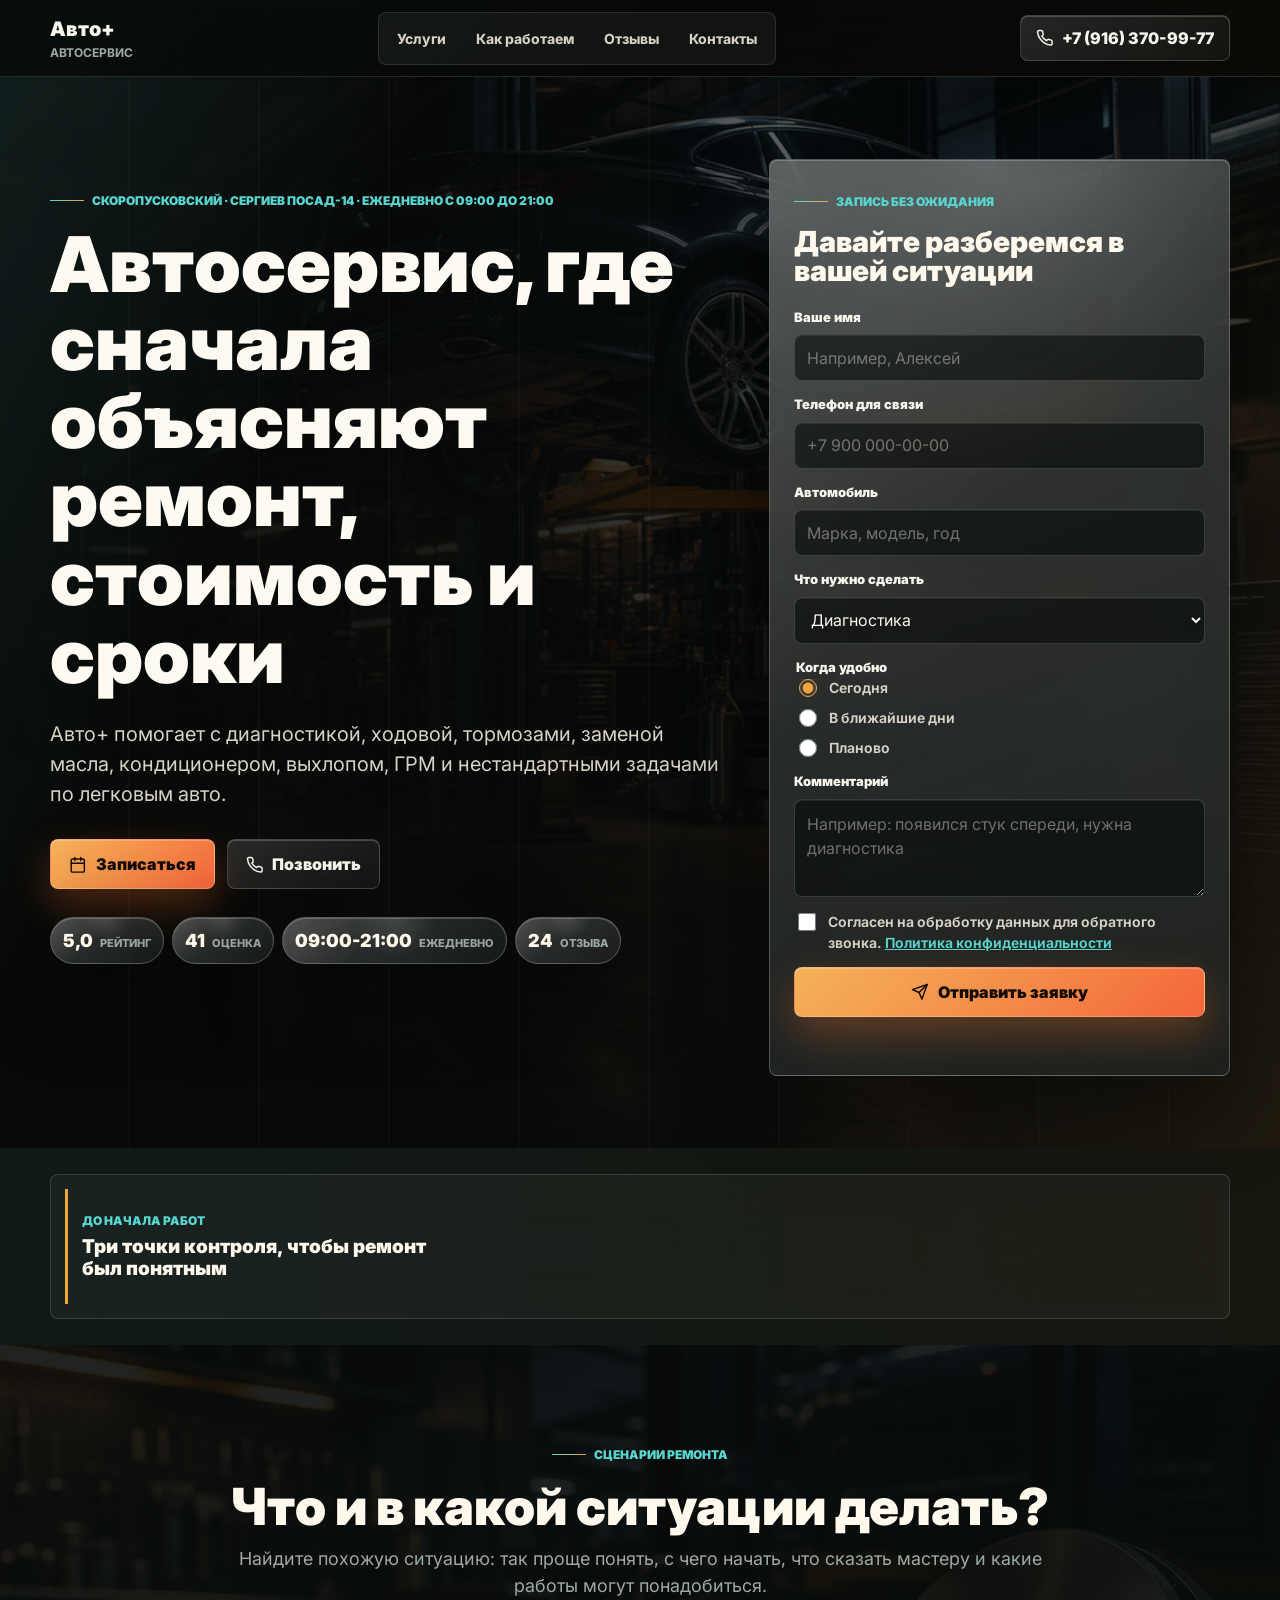
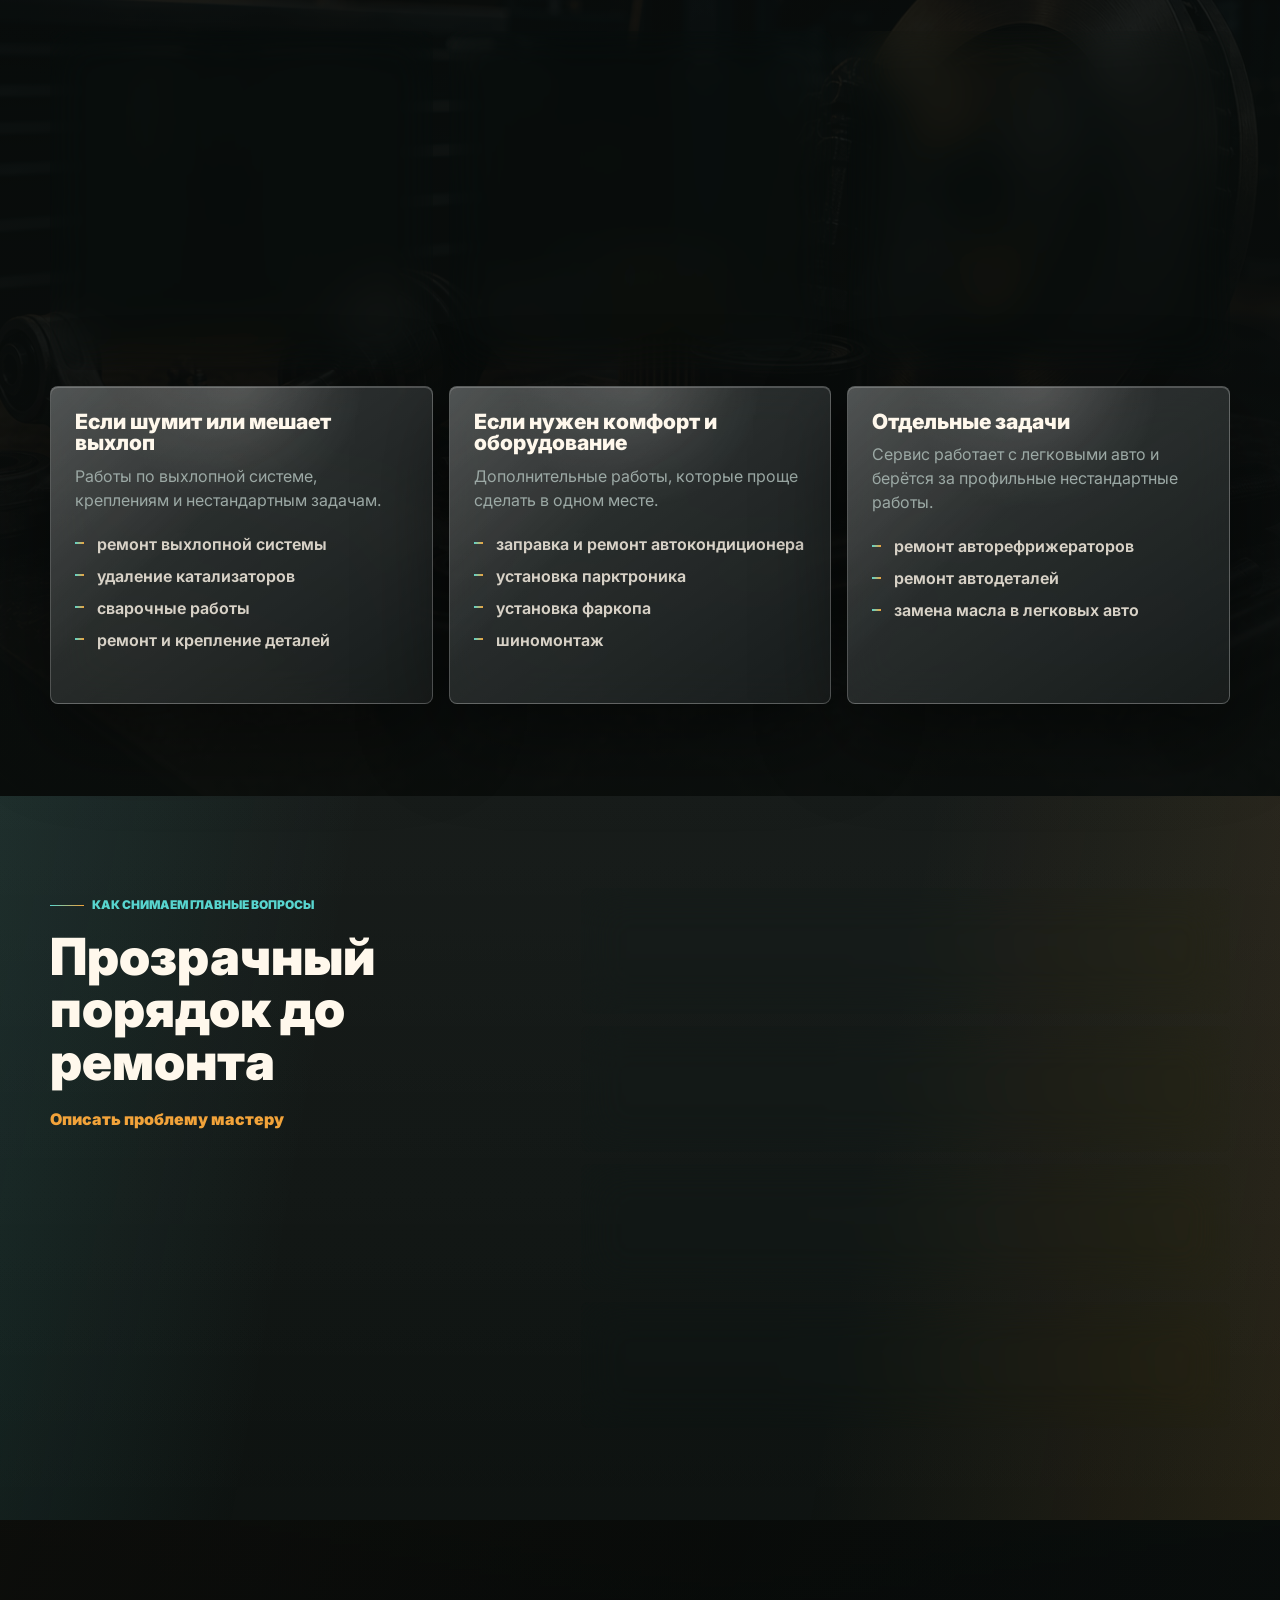
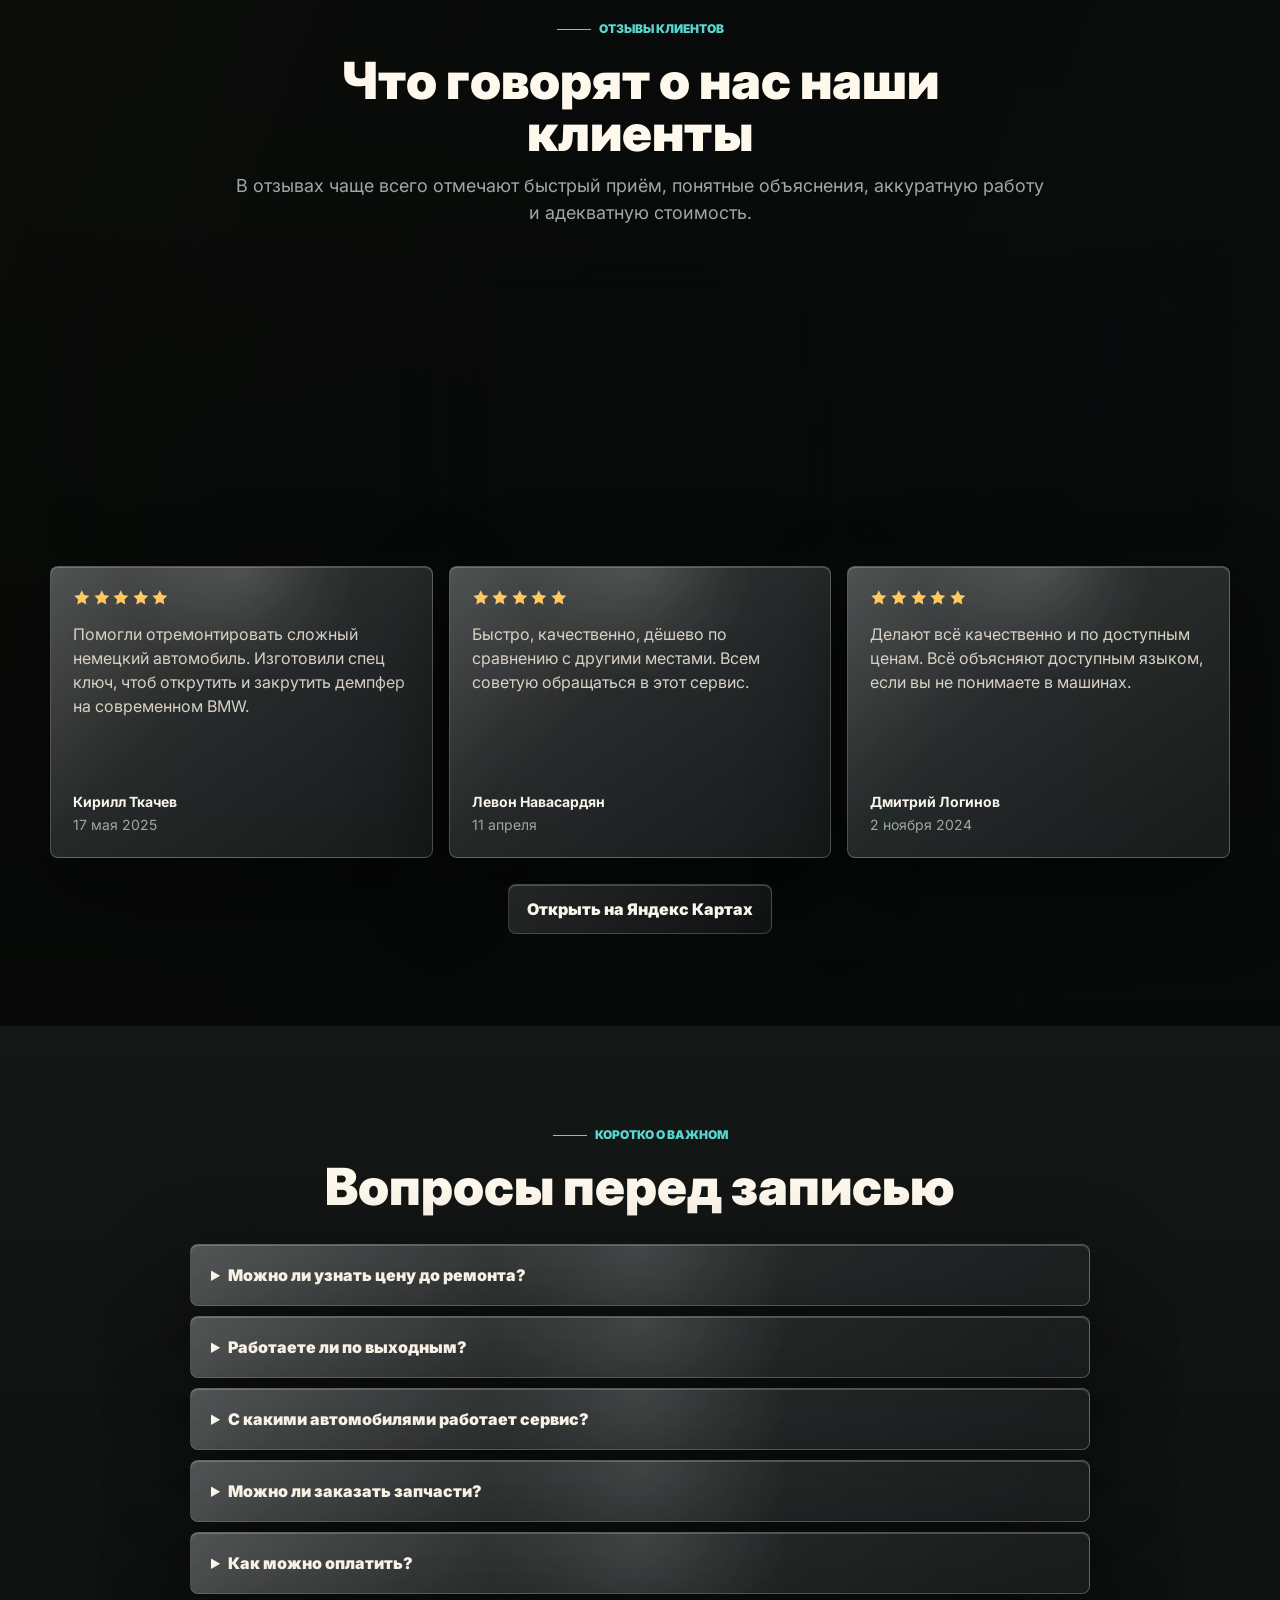
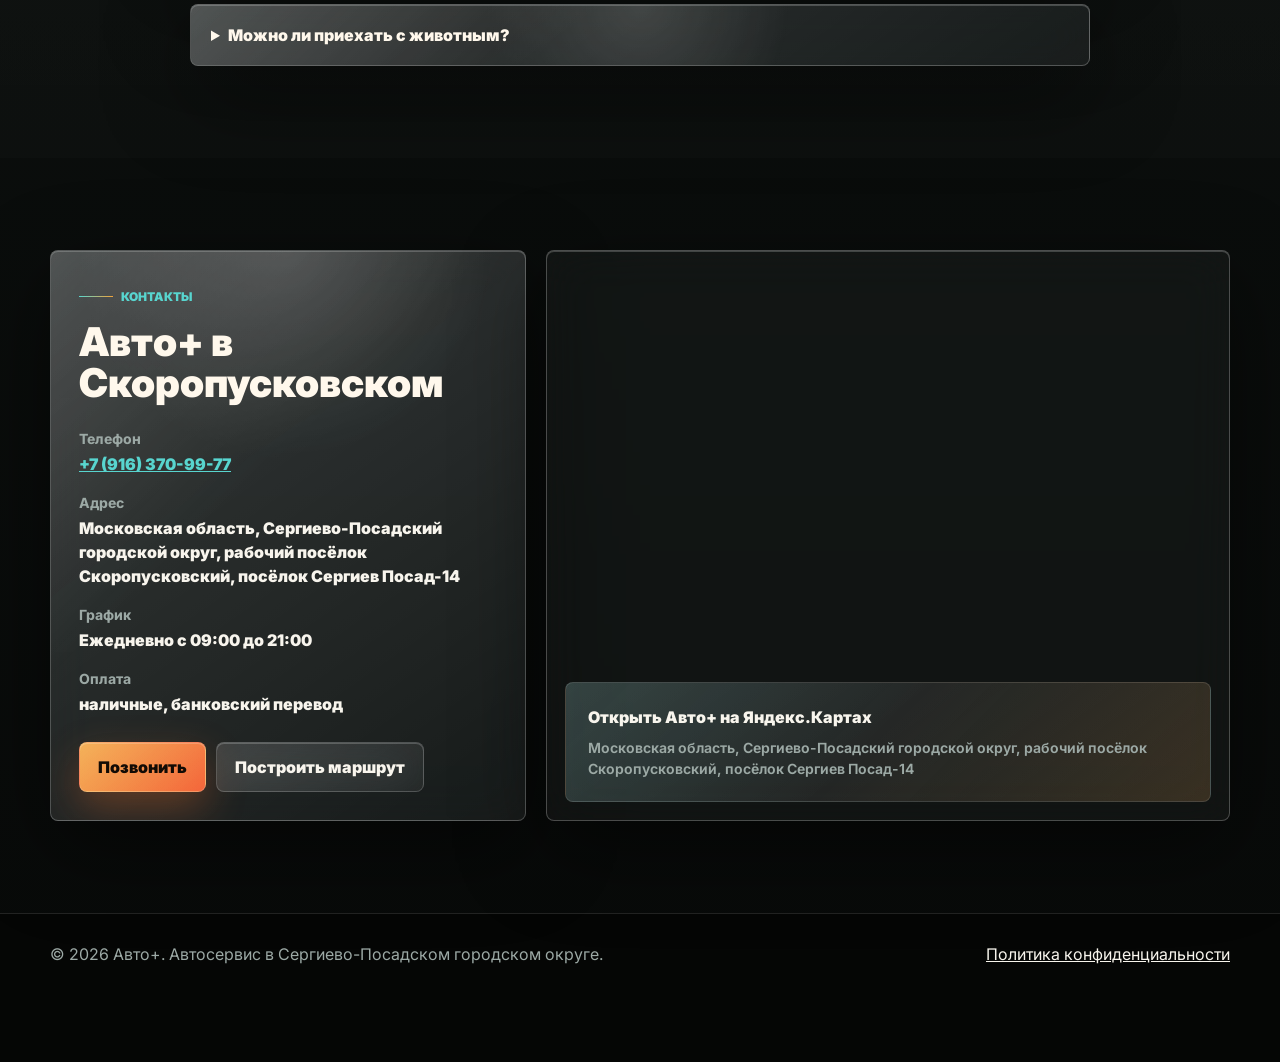
==== index.html @ de9ff043 "Publish static landing page" ====
﻿<!doctype html>
<html lang="ru">
<head>
    <meta charset="utf-8">
    <meta name="viewport" content="width=device-width, initial-scale=1">
    <title>Авто+ | Автосервис в Скоропусковском, Сергиев Посад-14</title>
    <meta name="description" content="Автосервис Авто+ в Скоропусковском: диагностика, ходовая, тормоза, замена масла, ГРМ, кондиционер, выхлоп, шиномонтаж. Рейтинг 5,0 на Яндекс.Картах, ежедневно 09:00-21:00.">
    <meta name="robots" content="index, follow">
    <meta property="og:type" content="website">
    <meta property="og:title" content="Авто+ — автосервис в Скоропусковском">
    <meta property="og:description" content="Ремонт и обслуживание легковых авто. Рейтинг 5,0, ежедневно 09:00-21:00, запись по телефону и через форму.">
    <meta property="og:locale" content="ru_RU">
    <link rel="preconnect" href="https://fonts.googleapis.com">
    <link rel="preconnect" href="https://fonts.gstatic.com" crossorigin>
    <link href="https://fonts.googleapis.com/css2?family=Inter:wght@400;500;600;700;800;900&display=swap" rel="stylesheet">
    <link rel="stylesheet" href="./css/styles.css">
    <script type="application/ld+json">
        {
    "@context": "https://schema.org",
    "@type": "AutoRepair",
    "name": "Авто+",
    "telephone": "+7 (916) 370-99-77",
    "address": {
        "@type": "PostalAddress",
        "addressLocality": "рабочий посёлок Скоропусковский",
        "addressRegion": "Московская область",
        "streetAddress": "посёлок Сергиев Посад-14"
    },
    "geo": {
        "@type": "GeoCoordinates",
        "latitude": 56.376827,
        "longitude": 38.193858
    },
    "openingHoursSpecification": [
        {
            "@type": "OpeningHoursSpecification",
            "dayOfWeek": [
                "Monday",
                "Tuesday",
                "Wednesday",
                "Thursday",
                "Friday",
                "Saturday",
                "Sunday"
            ],
            "opens": "09:00",
            "closes": "21:00"
        }
    ],
    "aggregateRating": {
        "@type": "AggregateRating",
        "ratingValue": "5.0",
        "ratingCount": "41",
        "reviewCount": "24"
    },
    "url": "https://yandex.ru/maps/-/CPxr4YkE",
    "paymentAccepted": [
        "Cash",
        "BankTransfer"
    ],
    "areaServed": "Сергиево-Посадский городской округ"
}    </script>
</head>
<body>
    <a class="skip-link" href="#main">Перейти к содержанию</a>
    <div class="ambient-shell" aria-hidden="true"></div>

    <header class="site-header" aria-label="Верхняя навигация">
        <div class="container header-inner">
            <a class="brand" href="#top" aria-label="Авто+ на начало страницы">
                <span>
                    <strong>Авто+</strong>
                    <small>Автосервис</small>
                </span>
            </a>
            <nav class="nav" aria-label="Разделы сайта">
                <a href="#services">Услуги</a>
                <a href="#process">Как работаем</a>
                <a href="#reviews">Отзывы</a>
                <a href="#contacts">Контакты</a>
            </nav>
            <a class="header-phone" href="tel:+79163709977">
                <svg viewBox="0 0 24 24" aria-hidden="true"><path d="M22 16.92v3a2 2 0 0 1-2.18 2 19.79 19.79 0 0 1-8.63-3.07 19.5 19.5 0 0 1-6-6A19.79 19.79 0 0 1 2.12 4.2 2 2 0 0 1 4.11 2h3a2 2 0 0 1 2 1.72c.12.9.33 1.77.62 2.61a2 2 0 0 1-.45 2.11L8 9.72a16 16 0 0 0 6.28 6.28l1.28-1.28a2 2 0 0 1 2.11-.45c.84.29 1.71.5 2.61.62A2 2 0 0 1 22 16.92Z"/></svg>
                <span>+7 (916) 370-99-77</span>
            </a>
        </div>
    </header>

    <main id="main">
        <section class="hero section" id="top">
            <div class="container hero-grid">
                <div class="hero-copy">
                    <p class="eyebrow">Скоропусковский · Сергиев Посад-14 · Ежедневно с 09:00 до 21:00</p>
                    <h1>Автосервис, где сначала объясняют ремонт, стоимость и сроки</h1>
                    <p class="hero-lead">Авто+ помогает с диагностикой, ходовой, тормозами, заменой масла, кондиционером, выхлопом, ГРМ и нестандартными задачами по легковым авто.</p>
                    <div class="hero-actions" aria-label="Основные действия">
                        <a class="btn btn-primary" href="#booking">
                            <svg viewBox="0 0 24 24" aria-hidden="true"><path d="M8 2v4M16 2v4M3 10h18M5 4h14a2 2 0 0 1 2 2v14a2 2 0 0 1-2 2H5a2 2 0 0 1-2-2V6a2 2 0 0 1 2-2Z"/></svg>
                            Записаться
                        </a>
                        <a class="btn btn-secondary" href="tel:+79163709977">
                            <svg viewBox="0 0 24 24" aria-hidden="true"><path d="M22 16.92v3a2 2 0 0 1-2.18 2 19.79 19.79 0 0 1-8.63-3.07 19.5 19.5 0 0 1-6-6A19.79 19.79 0 0 1 2.12 4.2 2 2 0 0 1 4.11 2h3a2 2 0 0 1 2 1.72c.12.9.33 1.77.62 2.61a2 2 0 0 1-.45 2.11L8 9.72a16 16 0 0 0 6.28 6.28l1.28-1.28a2 2 0 0 1 2.11-.45c.84.29 1.71.5 2.61.62A2 2 0 0 1 22 16.92Z"/></svg>
                            Позвонить
                        </a>
                    </div>
                    <dl class="proof-grid" aria-label="Факты о сервисе">
                                                    <div>
                                <dt>5,0</dt>
                                <dd>рейтинг</dd>
                            </div>
                                                    <div>
                                <dt>41</dt>
                                <dd>оценка</dd>
                            </div>
                                                    <div>
                                <dt>09:00-21:00</dt>
                                <dd>ежедневно</dd>
                            </div>
                                                    <div>
                                <dt>24</dt>
                                <dd>отзыва</dd>
                            </div>
                                            </dl>
                </div>

                <aside class="booking-panel" id="booking" aria-labelledby="booking-title">
                    <div class="panel-heading">
                        <p class="eyebrow">Запись без ожидания</p>
                        <h2 id="booking-title">Давайте разберемся в вашей ситуации</h2>
                    </div>

                    
                    <form class="lead-form" action="#booking" method="post" novalidate>
                        <div class="form-row">
                            <label for="name">Ваше имя</label>
                            <input id="name" name="name" type="text" autocomplete="name" maxlength="80" placeholder="Например, Алексей">
                        </div>
                        <div class="form-row">
                            <label for="phone">Телефон для связи</label>
                            <input id="phone" name="phone" type="tel" autocomplete="tel" inputmode="tel" maxlength="30" placeholder="+7 900 000-00-00" required>
                        </div>
                        <div class="form-row">
                            <label for="car">Автомобиль</label>
                            <input id="car" name="car" type="text" maxlength="80" placeholder="Марка, модель, год">
                        </div>
                        <div class="form-row">
                            <label for="service">Что нужно сделать</label>
                            <select id="service" name="service">
                                <option value="Диагностика">Диагностика</option>
                                <option value="Ходовая или тормоза">Ходовая или тормоза</option>
                                <option value="Замена масла / ТО">Замена масла / ТО</option>
                                <option value="Кондиционер">Кондиционер</option>
                                <option value="Выхлоп / сварка">Выхлоп / сварка</option>
                                <option value="ГРМ / форсунки">ГРМ / форсунки</option>
                                <option value="Шиномонтаж">Шиномонтаж</option>
                                <option value="Другое">Другое</option>
                            </select>
                        </div>
                        <fieldset class="choice-field">
                            <legend>Когда удобно</legend>
                            <label><input type="radio" name="urgency" value="Сегодня" checked> Сегодня</label>
                            <label><input type="radio" name="urgency" value="В ближайшие дни"> В ближайшие дни</label>
                            <label><input type="radio" name="urgency" value="Планово"> Планово</label>
                        </fieldset>
                        <div class="form-row">
                            <label for="comment">Комментарий</label>
                            <textarea id="comment" name="comment" rows="3" maxlength="700" placeholder="Например: появился стук спереди, нужна диагностика"></textarea>
                        </div>
                        <input class="honey" type="text" name="company" tabindex="-1" autocomplete="off" aria-hidden="true">
                        <label class="consent">
                            <input type="checkbox" name="consent" value="1" required>
                            <span>Согласен на обработку данных для обратного звонка. <a href="./privacy.html">Политика конфиденциальности</a></span>
                        </label>
                        <button class="btn btn-primary btn-wide" type="submit">
                            <svg viewBox="0 0 24 24" aria-hidden="true"><path d="m22 2-7 20-4-9-9-4 20-7Z"/><path d="M22 2 11 13"/></svg>
                            Отправить заявку
                        </button>
                        <p class="form-status" aria-live="polite"></p>
                    </form>
                </aside>
            </div>
        </section>

        <section class="section trust-strip" aria-label="Что сервис согласует перед ремонтом">
            <div class="container trust-grid">
                <div class="trust-intro">
                    <span>До начала работ</span>
                    <strong>Три точки контроля, чтобы ремонт был понятным</strong>
                </div>
                <ul class="trust-points">
                    <li>
                        <span>01</span>
                        <strong>Сначала причина</strong>
                        <em>диагностика и объяснение, что именно проверяют</em>
                    </li>
                    <li>
                        <span>02</span>
                        <strong>Потом стоимость</strong>
                        <em>работы, сроки и запчасти согласуются до ремонта</em>
                    </li>
                    <li>
                        <span>03</span>
                        <strong>Затем запись</strong>
                        <em>телефон и форма доступны сразу, особенно с мобильного</em>
                    </li>
                </ul>
            </div>
        </section>

        <section class="section" id="services">
            <div class="container section-heading">
                <p class="eyebrow">Сценарии ремонта</p>
                <h2>Что и в какой ситуации делать?</h2>
                <p>Найдите похожую ситуацию: так проще понять, с чего начать, что сказать мастеру и какие работы могут понадобиться.</p>
            </div>
            <div class="container service-grid">
                                    <article class="service-card">
                        <h3>Если нужен плановый сервис</h3>
                        <p>Подходит, когда машина исправна, но пора обслужить узлы и жидкости.</p>
                        <ul>
                                                            <li>замена масла</li>
                                                            <li>базовое сервисное обслуживание</li>
                                                            <li>компьютерная диагностика</li>
                                                            <li>предрейсовый техосмотр</li>
                                                            <li>запчасти и комплектующие под заказ</li>
                                                    </ul>
                    </article>
                                    <article class="service-card">
                        <h3>Если стучит, ведёт или скрипит</h3>
                        <p>Проверка ходовой, тормозов и деталей подвески без лишних догадок.</p>
                        <ul>
                                                            <li>ремонт ходовой части</li>
                                                            <li>ремонт тормозной системы</li>
                                                            <li>ремонт шаровых опор</li>
                                                            <li>запрессовка сайлентблоков и ремонт автодеталей</li>
                                                    </ul>
                    </article>
                                    <article class="service-card">
                        <h3>Если есть проблемы с двигателем</h3>
                        <p>Диагностика причин и ремонт работ, где важно не ошибиться с источником проблемы.</p>
                        <ul>
                                                            <li>замена ГРМ</li>
                                                            <li>чистка форсунок</li>
                                                            <li>компьютерная диагностика автомобиля</li>
                                                            <li>подбор запчастей под заказ</li>
                                                    </ul>
                    </article>
                                    <article class="service-card">
                        <h3>Если шумит или мешает выхлоп</h3>
                        <p>Работы по выхлопной системе, креплениям и нестандартным задачам.</p>
                        <ul>
                                                            <li>ремонт выхлопной системы</li>
                                                            <li>удаление катализаторов</li>
                                                            <li>сварочные работы</li>
                                                            <li>ремонт и крепление деталей</li>
                                                    </ul>
                    </article>
                                    <article class="service-card">
                        <h3>Если нужен комфорт и оборудование</h3>
                        <p>Дополнительные работы, которые проще сделать в одном месте.</p>
                        <ul>
                                                            <li>заправка и ремонт автокондиционера</li>
                                                            <li>установка парктроника</li>
                                                            <li>установка фаркопа</li>
                                                            <li>шиномонтаж</li>
                                                    </ul>
                    </article>
                                    <article class="service-card">
                        <h3>Отдельные задачи</h3>
                        <p>Сервис работает с легковыми авто и берётся за профильные нестандартные работы.</p>
                        <ul>
                                                            <li>ремонт авторефрижераторов</li>
                                                            <li>ремонт автодеталей</li>
                                                            <li>замена масла в легковых авто</li>
                                                    </ul>
                    </article>
                            </div>
        </section>

        <section class="section process" id="process">
            <div class="container process-grid">
                <div class="section-heading align-left">
                    <p class="eyebrow">Как снимаем главные вопросы</p>
                    <h2>Прозрачный порядок до ремонта</h2>
                    <a class="text-link" href="#booking">Описать проблему мастеру</a>
                </div>
                <ol class="steps">
                                            <li>
                            <span class="step-icon" aria-hidden="true">
                                <svg viewBox="0 0 24 24"><path d="M4 6.5A2.5 2.5 0 0 1 6.5 4h11A2.5 2.5 0 0 1 20 6.5v6A2.5 2.5 0 0 1 17.5 15H12l-4.5 4v-4h-1A2.5 2.5 0 0 1 4 12.5v-6Z"/><path d="M8 8h8M8 11h5"/></svg>
                            </span>
                            <div>
                                <h3>Описываете проблему</h3>
                                <p>Звоните или оставляете заявку: марка авто, симптом, срочность и удобное время.</p>
                            </div>
                        </li>
                                            <li>
                            <span class="step-icon" aria-hidden="true">
                                <svg viewBox="0 0 24 24"><path d="M5 8V5h3M16 5h3v3M19 16v3h-3M8 19H5v-3"/><path d="M8 12h8M10 9h4M10 15h4"/></svg>
                            </span>
                            <div>
                                <h3>Мастер уточняет детали</h3>
                                <p>Если нужно, предлагает диагностику и объясняет, что проверят в первую очередь.</p>
                            </div>
                        </li>
                                            <li>
                            <span class="step-icon" aria-hidden="true">
                                <svg viewBox="0 0 24 24"><path d="M14.7 6.3a4 4 0 0 0-5 5L4 17l3 3 5.7-5.7a4 4 0 0 0 5-5l-2.6 2.6-3-3 2.6-2.6Z"/></svg>
                            </span>
                            <div>
                                <h3>Согласовываете работы</h3>
                                <p>Стоимость, сроки и запчасти обсуждаются до начала ремонта, чтобы не было сюрпризов.</p>
                            </div>
                        </li>
                                            <li>
                            <span class="step-icon" aria-hidden="true">
                                <svg viewBox="0 0 24 24"><path d="M20 7 10 17l-5-5"/><path d="M12 3a9 9 0 1 1-8.4 5.7"/></svg>
                            </span>
                            <div>
                                <h3>Получаете понятный результат</h3>
                                <p>После работ можно оплатить наличными или банковским переводом.</p>
                            </div>
                        </li>
                                    </ol>
            </div>
        </section>

        <section class="section reviews" id="reviews">
            <div class="container section-heading">
                <p class="eyebrow">Отзывы клиентов</p>
                <h2>Что говорят о нас наши клиенты</h2>
                <p>В отзывах чаще всего отмечают быстрый приём, понятные объяснения, аккуратную работу и адекватную стоимость.</p>
            </div>
            <div class="container review-grid">
                                    <figure class="review-card">
                        <div class="stars" aria-label="Положительный отзыв">
                            <svg viewBox="0 0 20 20" aria-hidden="true"><path d="m10 1.5 2.6 5.3 5.9.9-4.3 4.1 1 5.8L10 14.9l-5.2 2.7 1-5.8-4.3-4.1 5.9-.9L10 1.5Z"/></svg>
                            <svg viewBox="0 0 20 20" aria-hidden="true"><path d="m10 1.5 2.6 5.3 5.9.9-4.3 4.1 1 5.8L10 14.9l-5.2 2.7 1-5.8-4.3-4.1 5.9-.9L10 1.5Z"/></svg>
                            <svg viewBox="0 0 20 20" aria-hidden="true"><path d="m10 1.5 2.6 5.3 5.9.9-4.3 4.1 1 5.8L10 14.9l-5.2 2.7 1-5.8-4.3-4.1 5.9-.9L10 1.5Z"/></svg>
                            <svg viewBox="0 0 20 20" aria-hidden="true"><path d="m10 1.5 2.6 5.3 5.9.9-4.3 4.1 1 5.8L10 14.9l-5.2 2.7 1-5.8-4.3-4.1 5.9-.9L10 1.5Z"/></svg>
                            <svg viewBox="0 0 20 20" aria-hidden="true"><path d="m10 1.5 2.6 5.3 5.9.9-4.3 4.1 1 5.8L10 14.9l-5.2 2.7 1-5.8-4.3-4.1 5.9-.9L10 1.5Z"/></svg>
                        </div>
                        <blockquote>Позвонили и в этот же день назначили время и взяли машину на ремонт, цена-качество соответствует. Всё делают на совесть, всё подскажут, расскажут.</blockquote>
                        <figcaption>
                            <strong>Nastya B.</strong>
                            <span>15 октября 2025</span>
                        </figcaption>
                    </figure>
                                    <figure class="review-card">
                        <div class="stars" aria-label="Положительный отзыв">
                            <svg viewBox="0 0 20 20" aria-hidden="true"><path d="m10 1.5 2.6 5.3 5.9.9-4.3 4.1 1 5.8L10 14.9l-5.2 2.7 1-5.8-4.3-4.1 5.9-.9L10 1.5Z"/></svg>
                            <svg viewBox="0 0 20 20" aria-hidden="true"><path d="m10 1.5 2.6 5.3 5.9.9-4.3 4.1 1 5.8L10 14.9l-5.2 2.7 1-5.8-4.3-4.1 5.9-.9L10 1.5Z"/></svg>
                            <svg viewBox="0 0 20 20" aria-hidden="true"><path d="m10 1.5 2.6 5.3 5.9.9-4.3 4.1 1 5.8L10 14.9l-5.2 2.7 1-5.8-4.3-4.1 5.9-.9L10 1.5Z"/></svg>
                            <svg viewBox="0 0 20 20" aria-hidden="true"><path d="m10 1.5 2.6 5.3 5.9.9-4.3 4.1 1 5.8L10 14.9l-5.2 2.7 1-5.8-4.3-4.1 5.9-.9L10 1.5Z"/></svg>
                            <svg viewBox="0 0 20 20" aria-hidden="true"><path d="m10 1.5 2.6 5.3 5.9.9-4.3 4.1 1 5.8L10 14.9l-5.2 2.7 1-5.8-4.3-4.1 5.9-.9L10 1.5Z"/></svg>
                        </div>
                        <blockquote>Сделали все для правильной диагностики, присылали видео манипуляций и всегда были на связи. Ребята очень толковые, рекомендую.</blockquote>
                        <figcaption>
                            <strong>Дарья Фадеева</strong>
                            <span>23 апреля</span>
                        </figcaption>
                    </figure>
                                    <figure class="review-card">
                        <div class="stars" aria-label="Положительный отзыв">
                            <svg viewBox="0 0 20 20" aria-hidden="true"><path d="m10 1.5 2.6 5.3 5.9.9-4.3 4.1 1 5.8L10 14.9l-5.2 2.7 1-5.8-4.3-4.1 5.9-.9L10 1.5Z"/></svg>
                            <svg viewBox="0 0 20 20" aria-hidden="true"><path d="m10 1.5 2.6 5.3 5.9.9-4.3 4.1 1 5.8L10 14.9l-5.2 2.7 1-5.8-4.3-4.1 5.9-.9L10 1.5Z"/></svg>
                            <svg viewBox="0 0 20 20" aria-hidden="true"><path d="m10 1.5 2.6 5.3 5.9.9-4.3 4.1 1 5.8L10 14.9l-5.2 2.7 1-5.8-4.3-4.1 5.9-.9L10 1.5Z"/></svg>
                            <svg viewBox="0 0 20 20" aria-hidden="true"><path d="m10 1.5 2.6 5.3 5.9.9-4.3 4.1 1 5.8L10 14.9l-5.2 2.7 1-5.8-4.3-4.1 5.9-.9L10 1.5Z"/></svg>
                            <svg viewBox="0 0 20 20" aria-hidden="true"><path d="m10 1.5 2.6 5.3 5.9.9-4.3 4.1 1 5.8L10 14.9l-5.2 2.7 1-5.8-4.3-4.1 5.9-.9L10 1.5Z"/></svg>
                        </div>
                        <blockquote>Все супер, делал ходовую, меняю масло, заправляю кондиционер. Все покажут и расскажут и сделают.</blockquote>
                        <figcaption>
                            <strong>Валерий Никитченко</strong>
                            <span>17 мая 2025</span>
                        </figcaption>
                    </figure>
                                    <figure class="review-card">
                        <div class="stars" aria-label="Положительный отзыв">
                            <svg viewBox="0 0 20 20" aria-hidden="true"><path d="m10 1.5 2.6 5.3 5.9.9-4.3 4.1 1 5.8L10 14.9l-5.2 2.7 1-5.8-4.3-4.1 5.9-.9L10 1.5Z"/></svg>
                            <svg viewBox="0 0 20 20" aria-hidden="true"><path d="m10 1.5 2.6 5.3 5.9.9-4.3 4.1 1 5.8L10 14.9l-5.2 2.7 1-5.8-4.3-4.1 5.9-.9L10 1.5Z"/></svg>
                            <svg viewBox="0 0 20 20" aria-hidden="true"><path d="m10 1.5 2.6 5.3 5.9.9-4.3 4.1 1 5.8L10 14.9l-5.2 2.7 1-5.8-4.3-4.1 5.9-.9L10 1.5Z"/></svg>
                            <svg viewBox="0 0 20 20" aria-hidden="true"><path d="m10 1.5 2.6 5.3 5.9.9-4.3 4.1 1 5.8L10 14.9l-5.2 2.7 1-5.8-4.3-4.1 5.9-.9L10 1.5Z"/></svg>
                            <svg viewBox="0 0 20 20" aria-hidden="true"><path d="m10 1.5 2.6 5.3 5.9.9-4.3 4.1 1 5.8L10 14.9l-5.2 2.7 1-5.8-4.3-4.1 5.9-.9L10 1.5Z"/></svg>
                        </div>
                        <blockquote>Помогли отремонтировать сложный немецкий автомобиль. Изготовили спец ключ, чтоб открутить и закрутить демпфер на современном BMW.</blockquote>
                        <figcaption>
                            <strong>Кирилл Ткачев</strong>
                            <span>17 мая 2025</span>
                        </figcaption>
                    </figure>
                                    <figure class="review-card">
                        <div class="stars" aria-label="Положительный отзыв">
                            <svg viewBox="0 0 20 20" aria-hidden="true"><path d="m10 1.5 2.6 5.3 5.9.9-4.3 4.1 1 5.8L10 14.9l-5.2 2.7 1-5.8-4.3-4.1 5.9-.9L10 1.5Z"/></svg>
                            <svg viewBox="0 0 20 20" aria-hidden="true"><path d="m10 1.5 2.6 5.3 5.9.9-4.3 4.1 1 5.8L10 14.9l-5.2 2.7 1-5.8-4.3-4.1 5.9-.9L10 1.5Z"/></svg>
                            <svg viewBox="0 0 20 20" aria-hidden="true"><path d="m10 1.5 2.6 5.3 5.9.9-4.3 4.1 1 5.8L10 14.9l-5.2 2.7 1-5.8-4.3-4.1 5.9-.9L10 1.5Z"/></svg>
                            <svg viewBox="0 0 20 20" aria-hidden="true"><path d="m10 1.5 2.6 5.3 5.9.9-4.3 4.1 1 5.8L10 14.9l-5.2 2.7 1-5.8-4.3-4.1 5.9-.9L10 1.5Z"/></svg>
                            <svg viewBox="0 0 20 20" aria-hidden="true"><path d="m10 1.5 2.6 5.3 5.9.9-4.3 4.1 1 5.8L10 14.9l-5.2 2.7 1-5.8-4.3-4.1 5.9-.9L10 1.5Z"/></svg>
                        </div>
                        <blockquote>Быстро, качественно, дёшево по сравнению с другими местами. Всем советую обращаться в этот сервис.</blockquote>
                        <figcaption>
                            <strong>Левон Навасардян</strong>
                            <span>11 апреля</span>
                        </figcaption>
                    </figure>
                                    <figure class="review-card">
                        <div class="stars" aria-label="Положительный отзыв">
                            <svg viewBox="0 0 20 20" aria-hidden="true"><path d="m10 1.5 2.6 5.3 5.9.9-4.3 4.1 1 5.8L10 14.9l-5.2 2.7 1-5.8-4.3-4.1 5.9-.9L10 1.5Z"/></svg>
                            <svg viewBox="0 0 20 20" aria-hidden="true"><path d="m10 1.5 2.6 5.3 5.9.9-4.3 4.1 1 5.8L10 14.9l-5.2 2.7 1-5.8-4.3-4.1 5.9-.9L10 1.5Z"/></svg>
                            <svg viewBox="0 0 20 20" aria-hidden="true"><path d="m10 1.5 2.6 5.3 5.9.9-4.3 4.1 1 5.8L10 14.9l-5.2 2.7 1-5.8-4.3-4.1 5.9-.9L10 1.5Z"/></svg>
                            <svg viewBox="0 0 20 20" aria-hidden="true"><path d="m10 1.5 2.6 5.3 5.9.9-4.3 4.1 1 5.8L10 14.9l-5.2 2.7 1-5.8-4.3-4.1 5.9-.9L10 1.5Z"/></svg>
                            <svg viewBox="0 0 20 20" aria-hidden="true"><path d="m10 1.5 2.6 5.3 5.9.9-4.3 4.1 1 5.8L10 14.9l-5.2 2.7 1-5.8-4.3-4.1 5.9-.9L10 1.5Z"/></svg>
                        </div>
                        <blockquote>Делают всё качественно и по доступным ценам. Всё объясняют доступным языком, если вы не понимаете в машинах.</blockquote>
                        <figcaption>
                            <strong>Дмитрий Логинов</strong>
                            <span>2 ноября 2024</span>
                        </figcaption>
                    </figure>
                            </div>
            <div class="container centered-cta">
                <a class="btn btn-secondary" href="https://yandex.ru/maps/-/CPxr4YkE" target="_blank" rel="noopener">Открыть на Яндекс Картах</a>
            </div>
        </section>

        <section class="section faq" aria-labelledby="faq-title">
            <div class="container section-heading">
                <p class="eyebrow">Коротко о важном</p>
                <h2 id="faq-title">Вопросы перед записью</h2>
            </div>
            <div class="container faq-list">
                                    <details>
                        <summary>Можно ли узнать цену до ремонта?</summary>
                        <p>Да. На сайте не указаны выдуманные цены, потому что итог зависит от модели, состояния узла и запчастей. Оставьте симптом в заявке: мастер уточнит ориентир и согласует работы до начала ремонта.</p>
                    </details>
                                    <details>
                        <summary>Работаете ли по выходным?</summary>
                        <p>Да, сервис открыт каждый день с 09:00 до 21:00.</p>
                    </details>
                                    <details>
                        <summary>С какими автомобилями работает сервис?</summary>
                        <p>В карточке указаны легковые автомобили. Для нестандартной задачи лучше коротко описать проблему в заявке или позвонить.</p>
                    </details>
                                    <details>
                        <summary>Можно ли заказать запчасти?</summary>
                        <p>Да, в услугах указаны запчасти и комплектующие под заказ.</p>
                    </details>
                                    <details>
                        <summary>Как можно оплатить?</summary>
                        <p>Доступна оплата наличными и банковским переводом.</p>
                    </details>
                                    <details>
                        <summary>Можно ли приехать с животным?</summary>
                        <p>Да, в особенностях указано, что посещение разрешено со всеми животными.</p>
                    </details>
                            </div>
        </section>

        <section class="section contacts" id="contacts">
            <div class="container contacts-grid">
                <div class="contact-card">
                    <p class="eyebrow">Контакты</p>
                    <h2>Авто+ в Скоропусковском</h2>
                    <dl class="contact-list">
                        <div>
                            <dt>Телефон</dt>
                            <dd><a href="tel:+79163709977">+7 (916) 370-99-77</a></dd>
                        </div>
                        <div>
                            <dt>Адрес</dt>
                            <dd>Московская область, Сергиево-Посадский городской округ, рабочий посёлок Скоропусковский, посёлок Сергиев Посад-14</dd>
                        </div>
                        <div>
                            <dt>График</dt>
                            <dd>Ежедневно с 09:00 до 21:00</dd>
                        </div>
                        <div>
                            <dt>Оплата</dt>
                            <dd>наличные, банковский перевод</dd>
                        </div>
                    </dl>
                    <div class="contact-actions">
                        <a class="btn btn-primary" href="tel:+79163709977">Позвонить</a>
                        <a class="btn btn-secondary" href="https://yandex.ru/maps/-/CPxr4YkE" target="_blank" rel="noopener">Построить маршрут</a>
                    </div>
                </div>
                <div class="map-wrap" aria-label="Карта расположения Авто+">
                    <a class="map-fallback" href="https://yandex.ru/maps/-/CPxr4YkE" target="_blank" rel="noopener">
                        <strong>Открыть Авто+ на Яндекс.Картах</strong>
                        <span>Московская область, Сергиево-Посадский городской округ, рабочий посёлок Скоропусковский, посёлок Сергиев Посад-14</span>
                    </a>
                    <iframe src="https://yandex.ru/map-widget/v1/?ll=38.193858%2C56.376827&amp;mode=search&amp;oid=167443148786&amp;ol=biz&amp;z=16" title="Авто+ на карте" loading="lazy"></iframe>
                </div>
            </div>
        </section>
    </main>

    <footer class="site-footer">
        <div class="container footer-inner">
            <p>© 2026 Авто+. Автосервис в Сергиево-Посадском городском округе.</p>
            <a href="./privacy.html">Политика конфиденциальности</a>
        </div>
    </footer>

    <div class="mobile-cta" aria-label="Быстрые действия">
        <a href="tel:+79163709977">
            <svg viewBox="0 0 24 24" aria-hidden="true"><path d="M22 16.92v3a2 2 0 0 1-2.18 2 19.79 19.79 0 0 1-8.63-3.07 19.5 19.5 0 0 1-6-6A19.79 19.79 0 0 1 2.12 4.2 2 2 0 0 1 4.11 2h3a2 2 0 0 1 2 1.72c.12.9.33 1.77.62 2.61a2 2 0 0 1-.45 2.11L8 9.72a16 16 0 0 0 6.28 6.28l1.28-1.28a2 2 0 0 1 2.11-.45c.84.29 1.71.5 2.61.62A2 2 0 0 1 22 16.92Z"/></svg>
            Позвонить
        </a>
        <a href="#booking">
            <svg viewBox="0 0 24 24" aria-hidden="true"><path d="M8 2v4M16 2v4M3 10h18M5 4h14a2 2 0 0 1 2 2v14a2 2 0 0 1-2 2H5a2 2 0 0 1-2-2V6a2 2 0 0 1 2-2Z"/></svg>
            Записаться
        </a>
    </div>

    <script src="./js/site.js" defer></script>
</body>
</html>
---- css/styles.css ----
﻿:root {
    --bg: #070908;
    --bg-2: #0d1110;
    --panel: rgba(18, 24, 23, .58);
    --panel-strong: rgba(23, 30, 29, .78);
    --glass-top: rgba(255, 255, 255, .16);
    --glass-line: rgba(255, 255, 255, .24);
    --glass-soft: rgba(255, 255, 255, .08);
    --ink: #f8f5ed;
    --ink-2: #d7d1c6;
    --muted: #9ca9a5;
    --dark-muted: #66736f;
    --cyan: #58d5cf;
    --cyan-dark: #1a8e8b;
    --amber: #f2a33a;
    --amber-dark: #c8771a;
    --ember: #f35f32;
    --green: #8ea15c;
    --success: #69d0a8;
    --danger: #ff7a68;
    --star: #ffc861;
    --radius: 8px;
    --container: 1180px;
    --shadow: 0 28px 90px rgba(0, 0, 0, .48);
    --inner-light: inset 0 1px 0 rgba(255, 255, 255, .2);
}

* {
    box-sizing: border-box;
}

html {
    scroll-behavior: smooth;
}

body {
    margin: 0;
    min-width: 320px;
    background:
        linear-gradient(180deg, #080a09 0%, #0f1412 48%, #080a09 100%);
    color: var(--ink);
    font-family: "Inter", Arial, sans-serif;
    line-height: 1.5;
    text-rendering: optimizeLegibility;
    -webkit-font-smoothing: antialiased;
}

body::before {
    content: "";
    position: fixed;
    inset: 0;
    z-index: -3;
    pointer-events: none;
    background:
        repeating-linear-gradient(90deg, rgba(255, 255, 255, .035) 0 1px, transparent 1px 88px),
        repeating-linear-gradient(180deg, rgba(255, 255, 255, .025) 0 1px, transparent 1px 88px),
        linear-gradient(135deg, rgba(88, 213, 207, .1), transparent 34%, rgba(242, 163, 58, .08) 69%, transparent);
    mask-image: linear-gradient(180deg, rgba(0, 0, 0, .72), transparent 92%);
}

.ambient-shell {
    display: none;
}

a {
    color: inherit;
}

button,
input,
select,
textarea {
    font: inherit;
}

button:disabled {
    cursor: wait;
    opacity: .72;
}

img {
    display: block;
    max-width: 100%;
}

svg {
    width: 1.1em;
    height: 1.1em;
    fill: none;
    stroke: currentColor;
    stroke-width: 2;
    stroke-linecap: round;
    stroke-linejoin: round;
}

.stars svg {
    fill: currentColor;
    stroke: none;
}

.container {
    width: min(100% - 32px, var(--container));
    margin-inline: auto;
}

.section {
    position: relative;
    padding: 92px 0;
}

.skip-link {
    position: absolute;
    left: 16px;
    top: 12px;
    z-index: 30;
    padding: 10px 14px;
    border-radius: var(--radius);
    background: var(--ink);
    color: #090b0a;
    transform: translateY(-160%);
}

.skip-link:focus {
    transform: translateY(0);
}

.site-header {
    position: sticky;
    top: 0;
    z-index: 20;
    border-bottom: 1px solid rgba(255, 255, 255, .12);
    background: rgba(7, 9, 8, .62);
    backdrop-filter: blur(24px) saturate(1.35);
    -webkit-backdrop-filter: blur(24px) saturate(1.35);
}

.header-inner {
    min-height: 76px;
    display: flex;
    align-items: center;
    justify-content: space-between;
    gap: 22px;
}

.brand,
.header-phone,
.btn,
.mobile-cta a {
    -webkit-tap-highlight-color: transparent;
}

.brand {
    display: inline-flex;
    align-items: center;
    text-decoration: none;
}

.brand strong,
.brand small {
    display: block;
}

.brand strong {
    font-size: 20px;
    font-weight: 900;
}

.brand small {
    color: var(--muted);
    font-size: 12px;
    font-weight: 700;
    text-transform: uppercase;
}

.nav {
    display: flex;
    align-items: center;
    gap: 6px;
    padding: 6px;
    border: 1px solid rgba(255, 255, 255, .1);
    border-radius: var(--radius);
    background: rgba(255, 255, 255, .05);
}

.nav a,
.text-link {
    text-decoration: none;
}

.nav a {
    min-height: 38px;
    padding: 9px 12px;
    border-radius: 7px;
    color: var(--ink-2);
    font-size: 14px;
    font-weight: 750;
}

.header-phone {
    display: inline-flex;
    align-items: center;
    gap: 8px;
    min-height: 46px;
    padding: 0 15px;
    border: 1px solid rgba(255, 255, 255, .16);
    border-radius: var(--radius);
    background: linear-gradient(145deg, rgba(255, 255, 255, .12), rgba(255, 255, 255, .04));
    box-shadow: var(--inner-light);
    color: var(--ink);
    text-decoration: none;
    font-weight: 850;
}

.hero {
    min-height: calc(100vh - 76px);
    padding: 82px 0 72px;
    isolation: isolate;
}

.hero::before,
.hero::after {
    content: "";
    position: absolute;
    inset: 0;
    z-index: -2;
    pointer-events: none;
}

.hero::before {
    background:
        linear-gradient(90deg, rgba(7, 9, 8, .95) 0%, rgba(7, 9, 8, .8) 35%, rgba(7, 9, 8, .25) 72%, rgba(7, 9, 8, .65) 100%),
        linear-gradient(180deg, rgba(7, 9, 8, .35), rgba(7, 9, 8, .95)),
        url("../images/garage-hero.png") center right / cover no-repeat;
}

.hero::after {
    z-index: -1;
    background:
        linear-gradient(115deg, rgba(88, 213, 207, .19), transparent 24% 70%, rgba(242, 163, 58, .2)),
        repeating-linear-gradient(90deg, transparent 0 128px, rgba(255, 255, 255, .08) 129px, transparent 130px);
    mix-blend-mode: screen;
    opacity: .5;
}

.hero-grid {
    display: grid;
    grid-template-columns: minmax(0, 1.06fr) minmax(360px, .72fr);
    gap: 40px;
    align-items: start;
}

.hero-copy {
    padding-top: 24px;
}

.eyebrow {
    display: inline-flex;
    align-items: center;
    gap: 8px;
    margin: 0 0 16px;
    color: var(--cyan);
    font-size: 12px;
    font-weight: 900;
    letter-spacing: 0;
    text-transform: uppercase;
}

.eyebrow::before {
    content: "";
    width: 34px;
    height: 1px;
    background: linear-gradient(90deg, var(--cyan), var(--amber));
}

h1,
h2,
h3 {
    margin: 0;
    font-family: "Inter", Arial, sans-serif;
    letter-spacing: 0;
    line-height: 1.02;
}

h1 {
    max-width: 820px;
    color: #fffaf1;
    font-size: clamp(42px, 6vw, 82px);
    font-weight: 900;
}

h2 {
    color: #fff8ec;
    font-size: clamp(31px, 4vw, 54px);
    font-weight: 900;
}

h3 {
    color: #fff8ec;
    font-size: 21px;
    font-weight: 850;
}

p {
    margin: 0;
}

.hero-lead {
    max-width: 720px;
    margin-top: 24px;
    color: var(--ink-2);
    font-size: 20px;
}

.hero-actions {
    display: flex;
    flex-wrap: wrap;
    gap: 12px;
    margin-top: 30px;
}

.btn {
    position: relative;
    display: inline-flex;
    align-items: center;
    justify-content: center;
    gap: 9px;
    min-height: 50px;
    overflow: hidden;
    padding: 0 18px;
    border: 1px solid transparent;
    border-radius: var(--radius);
    cursor: pointer;
    text-decoration: none;
    font-weight: 900;
}

.btn::before {
    content: "";
    position: absolute;
    inset: 0;
    pointer-events: none;
    background: linear-gradient(120deg, transparent, rgba(255, 255, 255, .24), transparent);
    transform: translateX(-120%);
}

.btn svg,
.btn span {
    position: relative;
}

.btn-primary {
    border-color: rgba(255, 255, 255, .16);
    background:
        linear-gradient(145deg, rgba(255, 255, 255, .16), rgba(255, 255, 255, .04)),
        linear-gradient(135deg, var(--amber), var(--ember));
    box-shadow: 0 16px 40px rgba(242, 113, 42, .32), var(--inner-light);
    color: #120b05;
}

.btn-secondary {
    border-color: rgba(255, 255, 255, .18);
    background: linear-gradient(145deg, rgba(255, 255, 255, .13), rgba(255, 255, 255, .045));
    box-shadow: var(--inner-light);
    color: var(--ink);
    backdrop-filter: blur(20px) saturate(1.3);
    -webkit-backdrop-filter: blur(20px) saturate(1.3);
}

.btn-wide {
    width: 100%;
}

.proof-grid {
    display: flex;
    flex-wrap: wrap;
    gap: 8px;
    max-width: 690px;
    margin: 28px 0 0;
}

.proof-grid div,
.booking-panel,
.service-card,
.review-card,
.contact-card,
details,
.trust-points li,
.steps li,
.map-wrap {
    position: relative;
    overflow: hidden;
    border: 1px solid var(--glass-line);
    border-radius: var(--radius);
    background:
        linear-gradient(145deg, var(--glass-top), rgba(255, 255, 255, .045)),
        var(--panel);
    box-shadow: var(--inner-light), var(--shadow);
    backdrop-filter: blur(22px) saturate(1.35);
    -webkit-backdrop-filter: blur(22px) saturate(1.35);
}

.proof-grid div::before,
.booking-panel::before,
.service-card::before,
.review-card::before,
.contact-card::before,
details::before,
.trust-points li::before,
.steps li::before {
    content: "";
    position: absolute;
    inset: 0;
    pointer-events: none;
    background:
        linear-gradient(135deg, rgba(255, 255, 255, .18), transparent 42%),
        radial-gradient(circle at var(--mx, 50%) var(--my, 0%), rgba(255, 255, 255, .16), transparent 34%);
    opacity: .8;
}

.proof-grid div {
    display: inline-flex;
    align-items: baseline;
    gap: 7px;
    min-height: 0;
    padding: 9px 12px;
    border-radius: 999px;
}

.proof-grid dt {
    position: relative;
    color: #fff7e8;
    font-size: 18px;
    font-weight: 900;
}

.proof-grid dd {
    position: relative;
    margin: 0;
    color: var(--muted);
    font-size: 11px;
    font-weight: 800;
    text-transform: uppercase;
}

.booking-panel {
    position: sticky;
    top: 98px;
    padding: 24px;
    background:
        linear-gradient(160deg, rgba(255, 255, 255, .18), rgba(255, 255, 255, .055)),
        rgba(15, 20, 19, .72);
}

.panel-heading {
    position: relative;
}

.panel-heading h2 {
    font-size: 29px;
}

.notice {
    position: relative;
    margin-top: 18px;
    padding: 12px 14px;
    border-radius: var(--radius);
    font-weight: 800;
}

.notice-success {
    border: 1px solid rgba(105, 208, 168, .28);
    background: rgba(105, 208, 168, .1);
    color: var(--success);
}

.notice-error {
    border: 1px solid rgba(255, 122, 104, .28);
    background: rgba(255, 122, 104, .11);
    color: var(--danger);
}

.lead-form {
    position: relative;
    display: grid;
    gap: 14px;
    margin-top: 22px;
}

.form-row {
    display: grid;
    gap: 7px;
}

label,
legend {
    color: var(--ink);
    font-size: 13px;
    font-weight: 900;
}

input,
select,
textarea {
    width: 100%;
    border: 1px solid rgba(255, 255, 255, .16);
    border-radius: var(--radius);
    background: rgba(3, 7, 7, .54);
    box-shadow: inset 0 1px 0 rgba(255, 255, 255, .08);
    color: var(--ink);
}

input::placeholder,
textarea::placeholder {
    color: rgba(215, 209, 198, .48);
}

input,
select {
    min-height: 47px;
    padding: 0 12px;
}

select option {
    background: #0d1110;
    color: var(--ink);
}

textarea {
    min-height: 88px;
    padding: 12px;
    resize: vertical;
}

.choice-field {
    display: grid;
    gap: 9px;
    margin: 0;
    padding: 0;
    border: 0;
}

.choice-field label,
.consent {
    display: flex;
    align-items: flex-start;
    gap: 9px;
    color: var(--ink-2);
    font-size: 14px;
    font-weight: 650;
}

.choice-field input,
.consent input {
    width: 18px;
    min-width: 18px;
    height: 18px;
    min-height: 18px;
    margin-top: 2px;
    accent-color: var(--amber);
}

.consent a {
    color: var(--cyan);
}

.honey {
    position: absolute;
    left: -10000px;
    width: 1px;
    height: 1px;
    opacity: 0;
}

.form-status {
    min-height: 20px;
    color: var(--muted);
    font-size: 14px;
    font-weight: 800;
}

.form-status.is-error {
    color: var(--danger);
}

.form-status.is-success {
    color: var(--success);
}

.trust-strip {
    padding: 26px 0;
    background: linear-gradient(90deg, rgba(88, 213, 207, .06), rgba(242, 163, 58, .05));
}

.trust-grid {
    display: grid;
    grid-template-columns: minmax(220px, .7fr) minmax(0, 1.3fr);
    gap: 16px;
    align-items: stretch;
    padding: 14px;
    border: 1px solid rgba(255, 255, 255, .14);
    border-radius: var(--radius);
    background: rgba(255, 255, 255, .04);
}

.trust-intro {
    display: grid;
    align-content: center;
    gap: 6px;
    padding: 10px 14px;
    border-left: 3px solid var(--amber);
}

.trust-intro span,
.trust-intro strong,
.trust-points span,
.trust-points strong,
.trust-points em {
    position: relative;
}

.trust-intro span {
    color: var(--cyan);
    font-size: 12px;
    font-weight: 900;
    text-transform: uppercase;
}

.trust-intro strong {
    color: #fff8ec;
    font-size: 19px;
    line-height: 1.16;
    font-weight: 900;
}

.trust-points {
    display: grid;
    grid-template-columns: repeat(3, minmax(0, 1fr));
    gap: 10px;
    margin: 0;
    padding: 0;
    list-style: none;
}

.trust-points li {
    display: grid;
    grid-template-columns: 34px minmax(0, 1fr);
    column-gap: 10px;
    row-gap: 3px;
    min-height: 86px;
    padding: 14px;
}

.trust-points li > span {
    grid-row: 1 / 3;
    display: grid;
    place-items: center;
    width: 34px;
    height: 34px;
    border-radius: 7px;
    background: rgba(88, 213, 207, .16);
    color: var(--cyan);
    font-size: 12px;
    font-weight: 900;
}

.trust-points strong {
    color: #fff8ec;
    font-weight: 900;
}

.trust-points em {
    color: var(--muted);
    font-size: 13px;
    font-style: normal;
    font-weight: 650;
}

.section-heading {
    max-width: 820px;
    margin-bottom: 32px;
    text-align: center;
}

.section-heading p:last-child {
    margin-top: 13px;
    color: var(--muted);
    font-size: 18px;
}

.align-left {
    text-align: left;
    margin: 0;
}

#services::before,
.reviews::before,
.faq::before,
.contacts::before {
    content: "";
    position: absolute;
    inset: 0;
    z-index: -1;
    pointer-events: none;
}

#services::before {
    background:
        linear-gradient(180deg, rgba(7, 9, 8, .76), rgba(7, 9, 8, .97)),
        url("../images/service-parts.png") center / cover no-repeat;
    opacity: .42;
}

.service-grid {
    display: grid;
    grid-template-columns: repeat(3, minmax(0, 1fr));
    gap: 16px;
}

.service-card {
    min-height: 318px;
    padding: 24px;
}

.service-card h3,
.service-card p,
.service-card ul {
    position: relative;
}

.service-card p {
    margin-top: 10px;
    color: var(--muted);
}

.service-card ul {
    display: grid;
    gap: 8px;
    margin: 20px 0 0;
    padding: 0;
    list-style: none;
}

.service-card li {
    position: relative;
    padding-left: 22px;
    color: var(--ink-2);
    font-weight: 650;
}

.service-card li::before {
    content: "";
    position: absolute;
    left: 0;
    top: .67em;
    width: 9px;
    height: 2px;
    background: linear-gradient(90deg, var(--cyan), var(--amber));
}

.process {
    overflow: hidden;
}

.process::before {
    content: "";
    position: absolute;
    inset: 0;
    z-index: -1;
    background:
        linear-gradient(100deg, rgba(88, 213, 207, .1), transparent 26% 66%, rgba(242, 163, 58, .1)),
        linear-gradient(180deg, rgba(255, 255, 255, .045), transparent);
}

.process-grid {
    display: grid;
    grid-template-columns: minmax(0, .86fr) minmax(0, 1.14fr);
    gap: 42px;
    align-items: start;
}

.steps {
    display: grid;
    gap: 12px;
    margin: 0;
    padding: 0;
    list-style: none;
}

.steps li {
    display: grid;
    grid-template-columns: 52px minmax(0, 1fr);
    gap: 16px;
    min-height: 126px;
    padding: 20px;
}

.step-icon {
    position: relative;
    z-index: 1;
    display: grid;
    place-items: center;
    width: 54px;
    height: 54px;
    border: 1px solid rgba(255, 255, 255, .2);
    border-radius: 14px;
    background:
        radial-gradient(circle at 30% 20%, rgba(255, 255, 255, .38), transparent 28%),
        linear-gradient(145deg, rgba(88, 213, 207, .48), rgba(242, 163, 58, .24) 62%, rgba(255, 255, 255, .08));
    box-shadow:
        inset 0 1px 0 rgba(255, 255, 255, .42),
        inset -12px -14px 22px rgba(0, 0, 0, .22),
        0 16px 32px rgba(0, 0, 0, .38),
        0 2px 0 rgba(255, 255, 255, .16);
    color: #fff8ec;
    transform: perspective(700px) rotateX(10deg) rotateY(-10deg);
}

.step-icon::after {
    content: "";
    position: absolute;
    left: 11px;
    right: 8px;
    bottom: -9px;
    height: 10px;
    border-radius: 999px;
    background: rgba(0, 0, 0, .36);
    filter: blur(7px);
}

.step-icon svg {
    position: relative;
    z-index: 1;
    width: 27px;
    height: 27px;
    filter: drop-shadow(0 2px 1px rgba(0, 0, 0, .35));
}

.steps div,
.steps h3,
.steps p {
    position: relative;
    z-index: 1;
}

.steps p {
    margin-top: 7px;
    color: var(--muted);
}

.text-link {
    display: inline-flex;
    margin-top: 20px;
    color: var(--amber);
    font-weight: 900;
}

.reviews::before {
    background:
        linear-gradient(180deg, rgba(7, 9, 8, .78), rgba(7, 9, 8, .94)),
        linear-gradient(110deg, rgba(242, 163, 58, .09), transparent 44%, rgba(88, 213, 207, .1));
}

.review-grid {
    display: grid;
    grid-template-columns: repeat(3, minmax(0, 1fr));
    gap: 16px;
}

.review-card {
    display: flex;
    flex-direction: column;
    min-height: 292px;
    margin: 0;
    padding: 22px;
}

.stars {
    position: relative;
    display: flex;
    gap: 2px;
    color: var(--star);
}

.review-card blockquote {
    position: relative;
    flex: 1;
    margin: 16px 0 18px;
    color: var(--ink-2);
}

.review-card figcaption {
    position: relative;
    display: flex;
    flex-direction: column;
    gap: 2px;
    color: var(--muted);
    font-size: 14px;
}

.review-card figcaption strong {
    color: var(--ink);
}

.centered-cta {
    display: flex;
    justify-content: center;
    margin-top: 26px;
}

.faq {
    background: linear-gradient(180deg, rgba(255, 255, 255, .035), rgba(255, 255, 255, .015));
}

.faq-list {
    display: grid;
    gap: 10px;
    max-width: 900px;
}

details {
    padding: 18px 20px;
}

summary {
    position: relative;
    cursor: pointer;
    color: #fff8ec;
    font-weight: 900;
}

details p {
    position: relative;
    margin-top: 12px;
    color: var(--muted);
}

.contacts {
    padding-bottom: 92px;
}

.contacts-grid {
    display: grid;
    grid-template-columns: minmax(0, .82fr) minmax(0, 1.18fr);
    gap: 20px;
    align-items: stretch;
}

.contact-card {
    padding: 28px;
}

.contact-card > * {
    position: relative;
}

.contact-card h2 {
    max-width: 100%;
    font-size: clamp(28px, 3.1vw, 40px);
    line-height: 1.04;
    overflow-wrap: anywhere;
}

.contact-list {
    display: grid;
    gap: 16px;
    margin: 24px 0 0;
}

.contact-list div {
    display: grid;
    gap: 3px;
}

.contact-list dt {
    color: var(--muted);
    font-size: 14px;
    font-weight: 750;
}

.contact-list dd {
    margin: 0;
    color: var(--ink);
    font-weight: 900;
}

.contact-list a {
    color: var(--cyan);
}

.contact-actions {
    display: flex;
    flex-wrap: wrap;
    gap: 10px;
    margin-top: 26px;
}

.map-wrap {
    position: relative;
    min-height: 468px;
    background: rgba(255, 255, 255, .04);
}

.map-fallback {
    position: absolute;
    left: 18px;
    right: 18px;
    bottom: 18px;
    z-index: 2;
    display: grid;
    align-content: end;
    gap: 8px;
    padding: 22px;
    border: 1px solid rgba(255, 255, 255, .12);
    border-radius: var(--radius);
    background:
        linear-gradient(145deg, rgba(255, 255, 255, .12), rgba(255, 255, 255, .04)),
        linear-gradient(135deg, rgba(88, 213, 207, .12), transparent 48%, rgba(242, 163, 58, .14));
    color: var(--ink);
    text-decoration: none;
}

.map-fallback strong,
.map-fallback span {
    position: relative;
}

.map-fallback strong {
    font-weight: 900;
}

.map-fallback span {
    color: var(--muted);
    font-size: 14px;
    font-weight: 650;
}

.map-wrap iframe {
    position: relative;
    z-index: 1;
    width: 100%;
    height: 100%;
    min-height: 468px;
    border: 0;
    filter: saturate(.78) contrast(1.04);
}

.site-footer {
    padding: 28px 0 96px;
    border-top: 1px solid rgba(255, 255, 255, .12);
    background: #050605;
    color: var(--muted);
}

.footer-inner {
    display: flex;
    justify-content: space-between;
    gap: 18px;
}

.footer-inner a {
    color: var(--ink);
}

.mobile-cta {
    display: none;
}

.policy-page {
    background: var(--bg);
}

.policy {
    max-width: 820px;
    padding: 54px 0 88px;
}

.policy h1 {
    margin-top: 24px;
    font-size: clamp(36px, 5vw, 56px);
}

.policy h2 {
    margin-top: 28px;
    font-size: 26px;
}

.policy p {
    margin-top: 12px;
    color: var(--muted);
    font-size: 18px;
}

.policy a {
    color: var(--cyan);
}

.btn:focus-visible,
.nav a:focus-visible,
.header-phone:focus-visible,
.text-link:focus-visible,
summary:focus-visible,
input:focus-visible,
select:focus-visible,
textarea:focus-visible,
.mobile-cta a:focus-visible {
    outline: 3px solid rgba(242, 163, 58, .42);
    outline-offset: 3px;
}

input:focus,
select:focus,
textarea:focus {
    border-color: rgba(88, 213, 207, .55);
}

@media (hover: hover) and (pointer: fine) and (min-width: 769px) {
    .btn,
    .nav a,
    .header-phone,
    .brand,
    .service-card,
    .review-card,
    .trust-points li,
    .steps li,
    details,
    input,
    select,
    textarea {
        transition: transform .22s ease, border-color .22s ease, box-shadow .22s ease, background .22s ease, color .22s ease, filter .22s ease;
    }

    .btn::before {
        transition: transform .55s ease;
    }

    .btn:hover::before {
        transform: translateX(120%);
    }

    .btn:hover,
    .header-phone:hover,
    .brand:hover {
        transform: translateY(-2px);
    }

    .btn-primary:hover {
        box-shadow: 0 18px 46px rgba(242, 113, 42, .42), var(--inner-light);
        filter: saturate(1.08);
    }

    .btn-secondary:hover,
    .header-phone:hover,
    .nav a:hover {
        border-color: rgba(88, 213, 207, .42);
        background: rgba(255, 255, 255, .11);
        color: #fff;
    }

    .service-card:hover,
    .review-card:hover,
    .trust-points li:hover,
    .steps li:hover,
    details:hover {
        transform: translateY(-5px);
        border-color: rgba(255, 255, 255, .36);
        box-shadow: var(--inner-light), 0 32px 96px rgba(0, 0, 0, .56);
    }

    input:hover,
    select:hover,
    textarea:hover {
        border-color: rgba(255, 255, 255, .28);
    }

}

@media (max-width: 1040px) {
    .nav {
        display: none;
    }

    .hero-grid,
    .process-grid,
    .contacts-grid {
        grid-template-columns: 1fr;
    }

    .booking-panel {
        position: static;
    }

    .proof-grid,
    .service-grid,
    .review-grid {
        grid-template-columns: repeat(2, minmax(0, 1fr));
    }

    .trust-grid {
        grid-template-columns: 1fr;
    }

    .trust-points {
        grid-template-columns: 1fr;
    }
}

@media (max-width: 680px) {
    html {
        scroll-behavior: auto;
    }

    .container {
        width: min(100% - 24px, var(--container));
    }

    .section {
        padding: 58px 0;
    }

    .site-header {
        position: sticky;
        background: rgba(7, 9, 8, .9);
        backdrop-filter: none;
        -webkit-backdrop-filter: none;
    }

    .header-inner {
        min-height: 68px;
    }

    .header-phone span {
        display: none;
    }

    .header-phone {
        width: 44px;
        padding: 0;
        justify-content: center;
    }

    .hero {
        min-height: auto;
        padding: 48px 0 52px;
    }

    .hero::before {
        background:
            linear-gradient(180deg, rgba(7, 9, 8, .82), rgba(7, 9, 8, .98)),
            url("../images/garage-hero.png") center / cover no-repeat;
    }

    .hero::after,
    .ambient-shell,
    body::before {
        opacity: .18;
    }

    .hero-copy {
        padding-top: 0;
    }

    h1 {
        font-size: 40px;
    }

    h2 {
        font-size: 31px;
    }

    h3 {
        font-size: 20px;
    }

    .hero-lead,
    .section-heading p:last-child {
        font-size: 17px;
    }

    .hero-actions,
    .contact-actions {
        display: grid;
        grid-template-columns: 1fr;
    }

    .proof-grid,
    .service-grid,
    .review-grid {
        grid-template-columns: 1fr;
    }

    .proof-grid div,
    .trust-points li,
    .service-card,
    .review-card,
    .steps li {
        min-height: auto;
    }

    .booking-panel,
    .service-card,
    .review-card,
    .contact-card {
        padding: 20px;
    }

    .booking-panel,
    .proof-grid div,
    .service-card,
    .review-card,
    .contact-card,
    details,
    .trust-points li,
    .steps li,
    .map-wrap {
        backdrop-filter: none;
        -webkit-backdrop-filter: none;
    }

    .steps li {
        grid-template-columns: 42px minmax(0, 1fr);
        padding: 16px;
    }

    .step-icon {
        width: 42px;
        height: 42px;
        border-radius: 12px;
    }

    .step-icon svg {
        width: 22px;
        height: 22px;
    }

    .contact-card h2 {
        font-size: 28px;
    }

    .map-wrap,
    .map-wrap iframe {
        min-height: 340px;
    }

    .footer-inner {
        display: grid;
    }

    .site-footer {
        padding-bottom: 96px;
    }

    .mobile-cta {
        position: fixed;
        left: 0;
        right: 0;
        bottom: 0;
        z-index: 25;
        display: grid;
        grid-template-columns: 1fr 1fr;
        gap: 8px;
        padding: 10px 12px calc(10px + env(safe-area-inset-bottom));
        border-top: 1px solid rgba(255, 255, 255, .14);
        background: rgba(7, 9, 8, .96);
    }

    .mobile-cta a {
        display: inline-flex;
        align-items: center;
        justify-content: center;
        gap: 8px;
        min-height: 46px;
        border-radius: var(--radius);
        text-decoration: none;
        font-weight: 900;
    }

    .mobile-cta a:first-child {
        border: 1px solid rgba(255, 255, 255, .18);
        color: var(--ink);
    }

    .mobile-cta a:last-child {
        background: linear-gradient(135deg, var(--amber), var(--ember));
        color: #120b05;
    }
}

@media (prefers-reduced-motion: reduce) {
    *,
    *::before,
    *::after {
        scroll-behavior: auto !important;
        transition-duration: .01ms !important;
        animation-duration: .01ms !important;
        animation-iteration-count: 1 !important;
    }
}
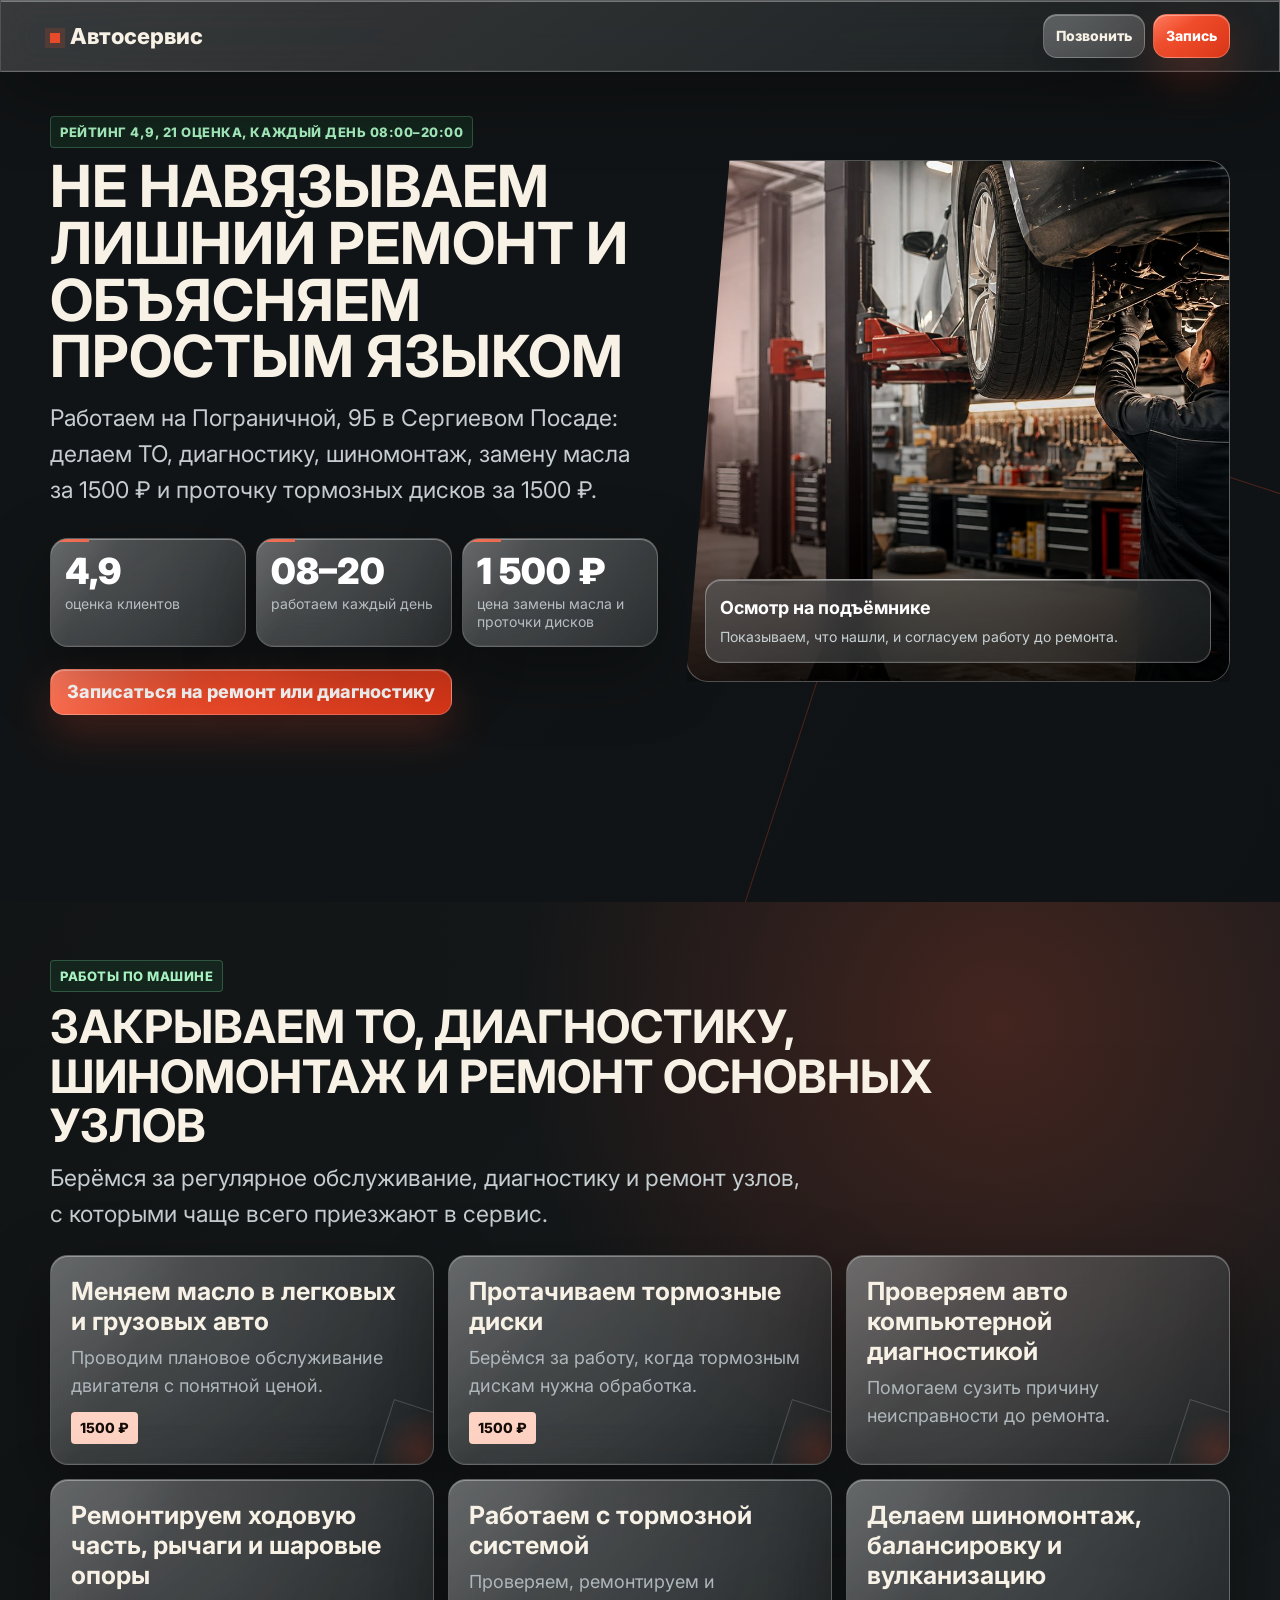
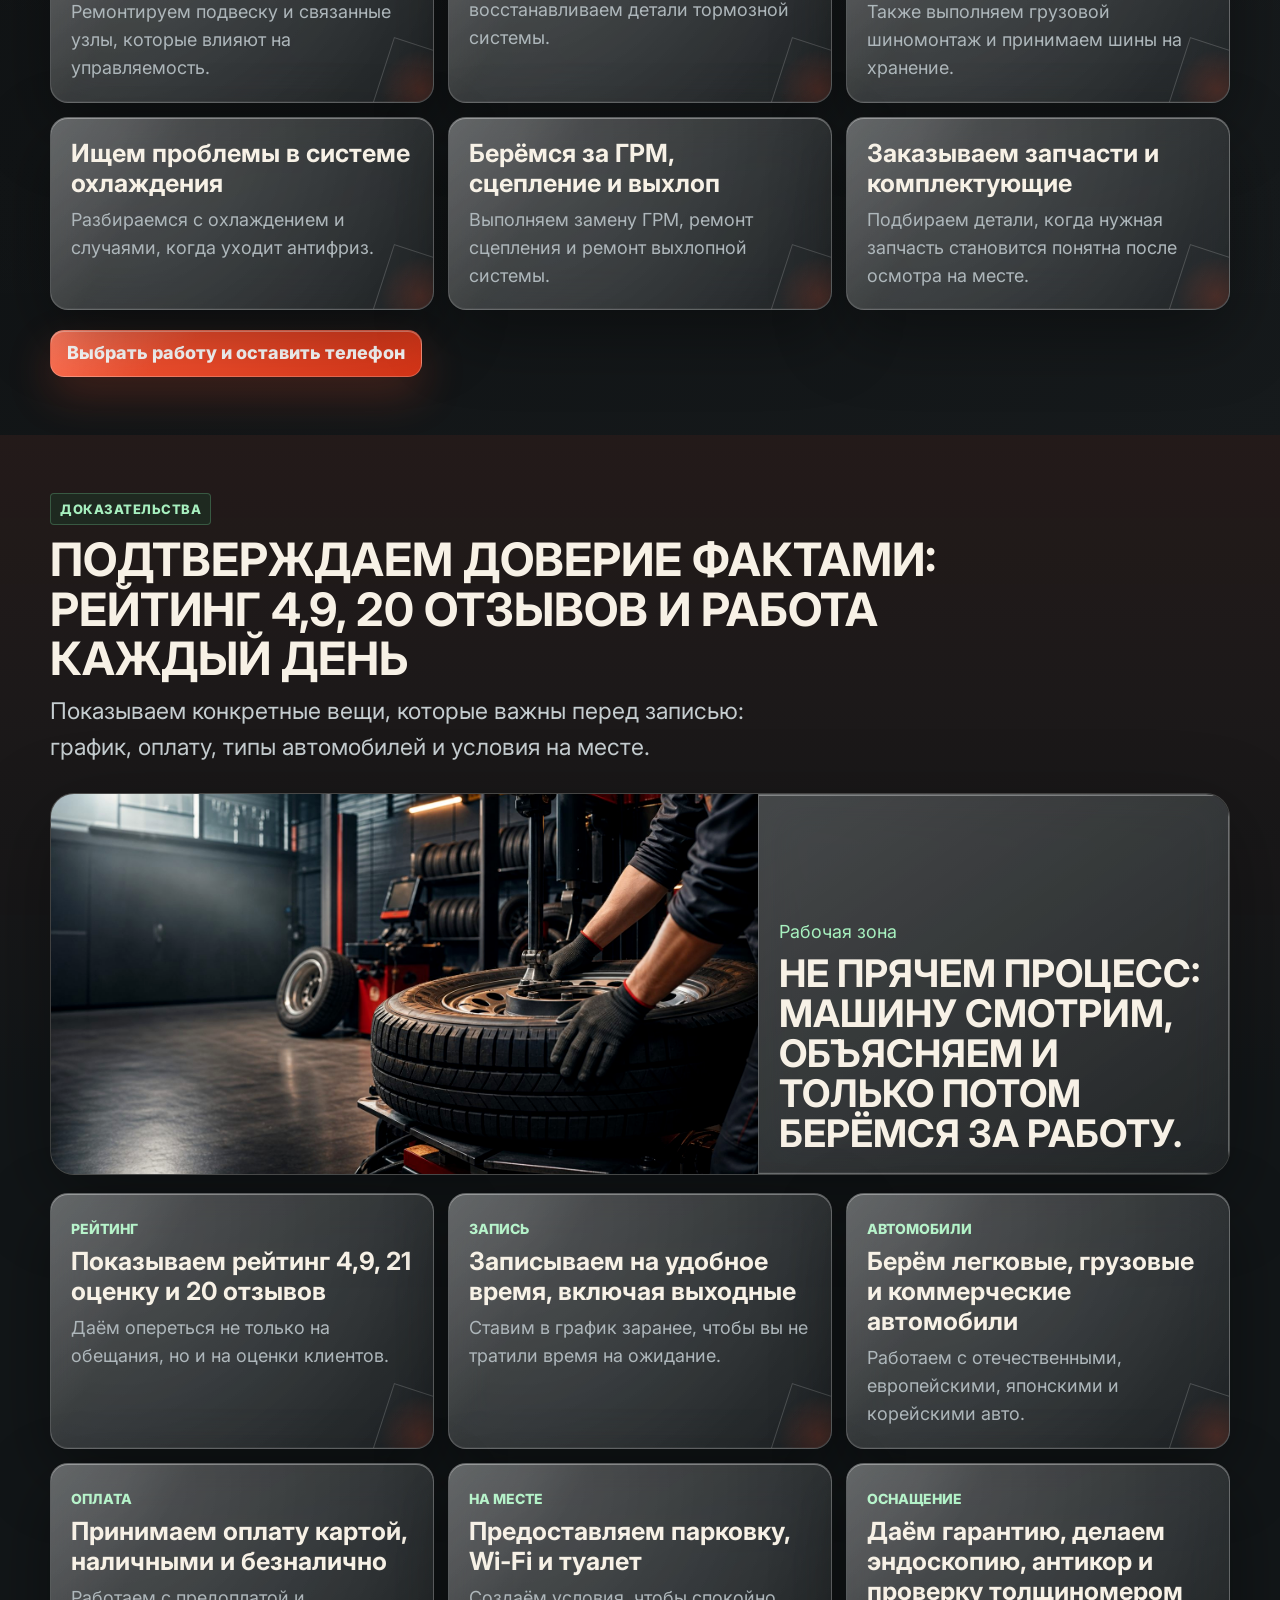
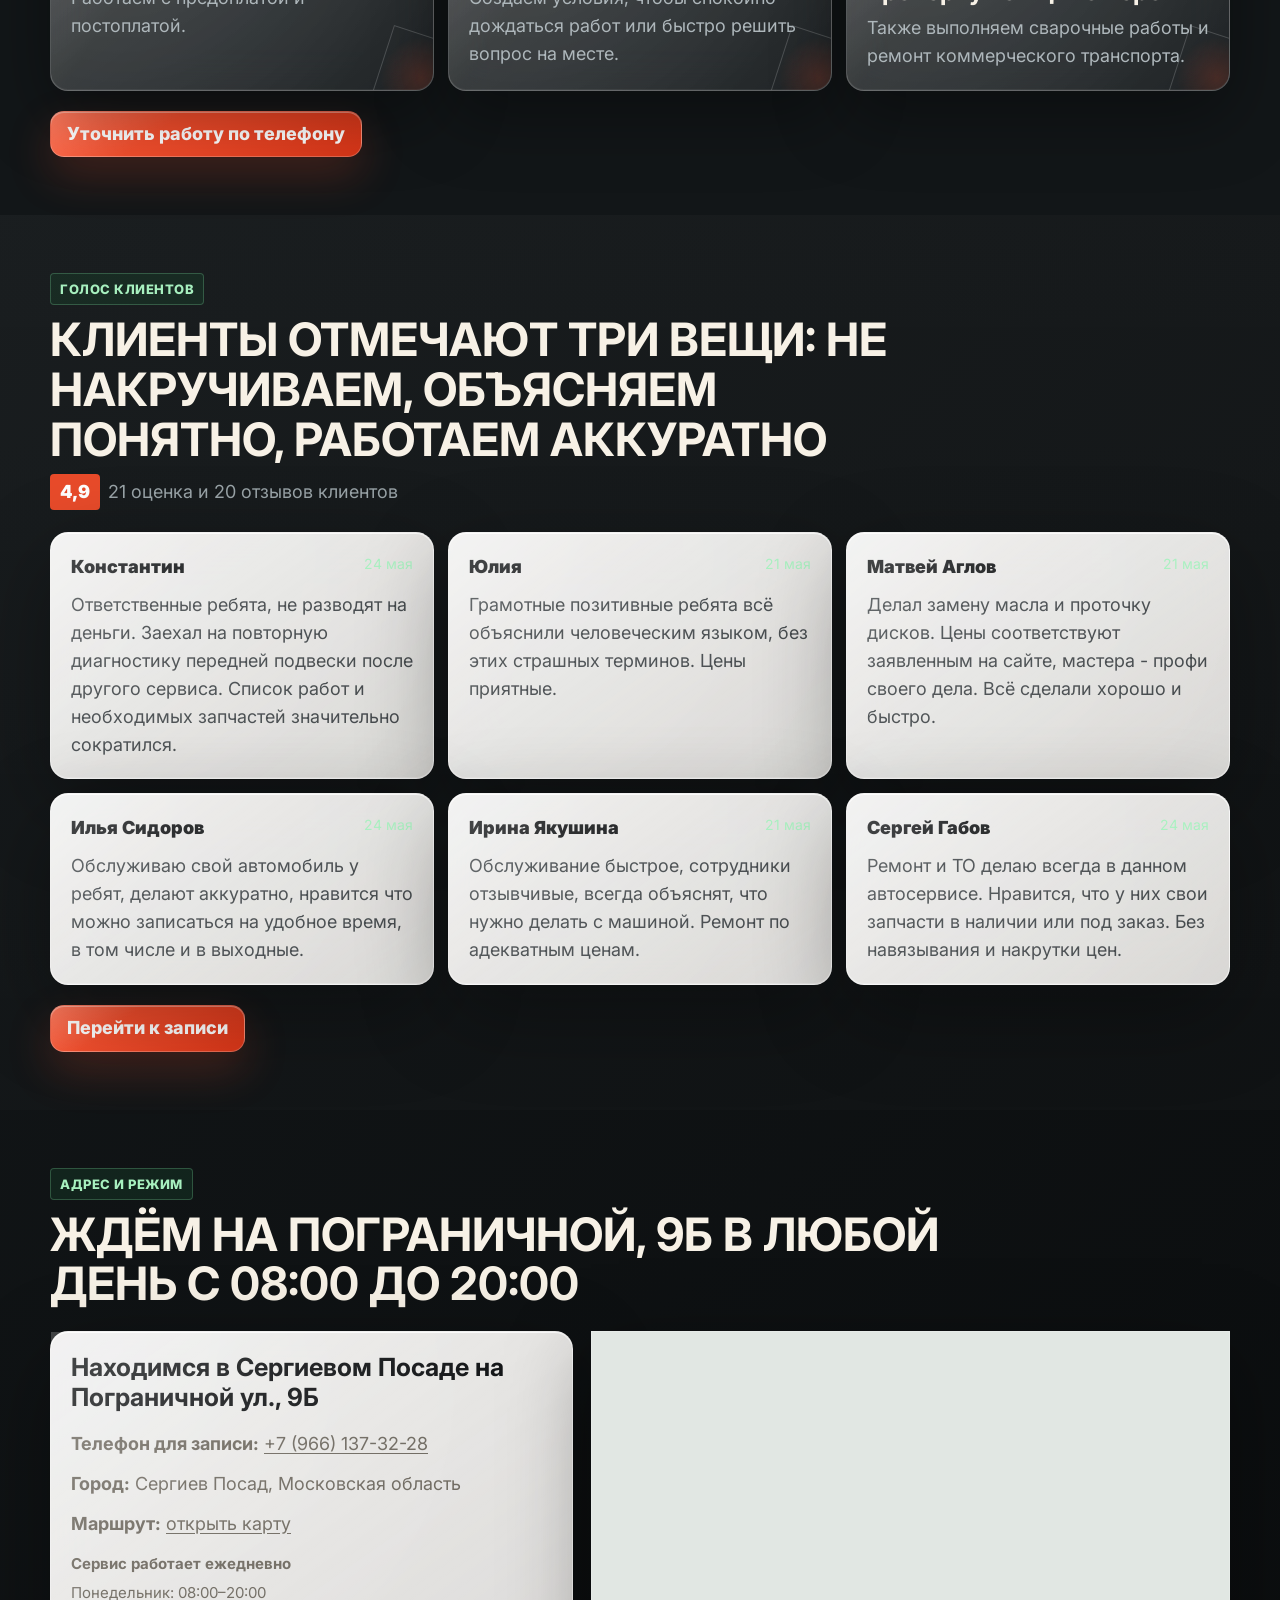
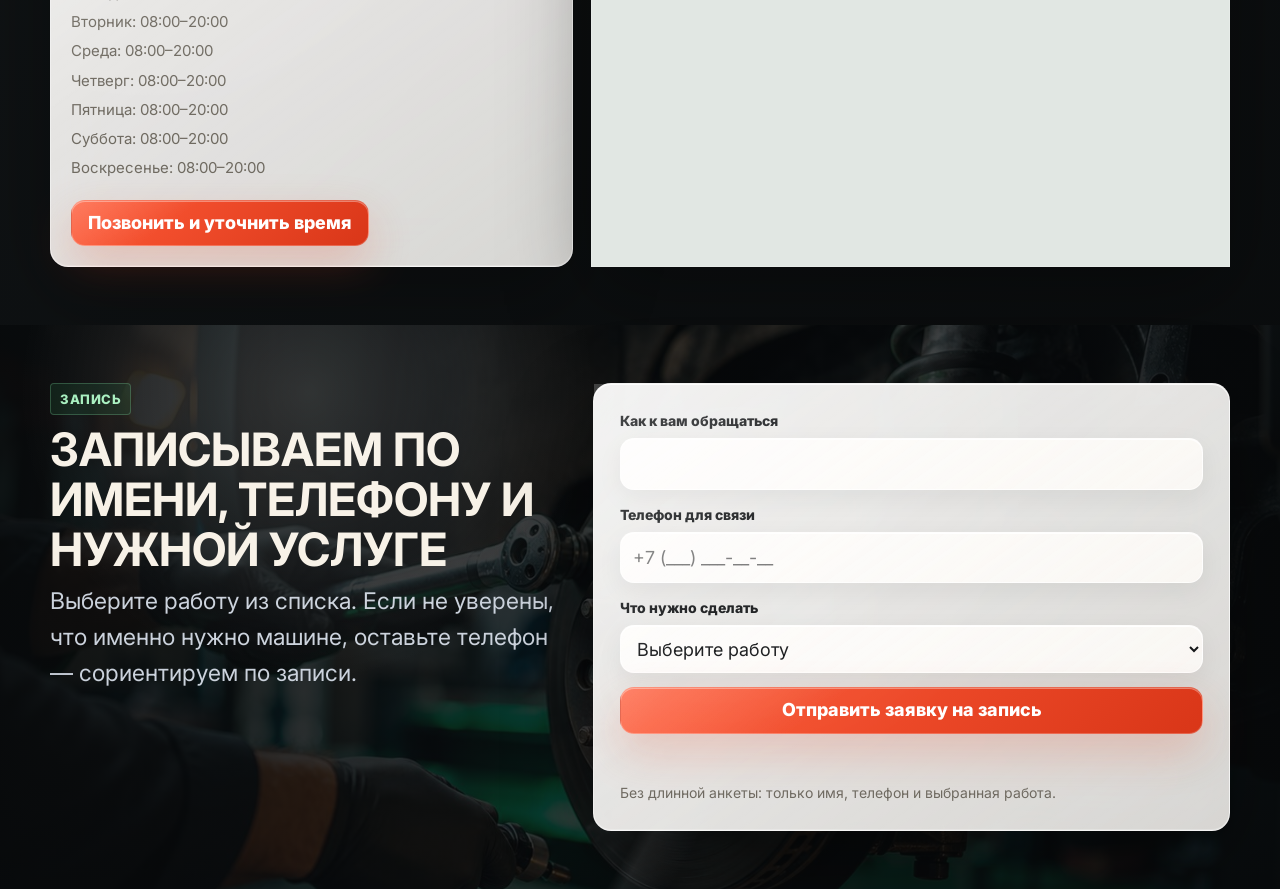
==== commit 191dbc35: "Publish autoservice landing redesign" ====
--- a/index.html
+++ b/index.html
@@ -1,517 +1,1794 @@
 ﻿<!doctype html>
 <html lang="ru">
 <head>
-    <meta charset="utf-8">
-    <meta name="viewport" content="width=device-width, initial-scale=1">
-    <title>Авто+ | Автосервис в Скоропусковском, Сергиев Посад-14</title>
-    <meta name="description" content="Автосервис Авто+ в Скоропусковском: диагностика, ходовая, тормоза, замена масла, ГРМ, кондиционер, выхлоп, шиномонтаж. Рейтинг 5,0 на Яндекс.Картах, ежедневно 09:00-21:00.">
-    <meta name="robots" content="index, follow">
-    <meta property="og:type" content="website">
-    <meta property="og:title" content="Авто+ — автосервис в Скоропусковском">
-    <meta property="og:description" content="Ремонт и обслуживание легковых авто. Рейтинг 5,0, ежедневно 09:00-21:00, запись по телефону и через форму.">
-    <meta property="og:locale" content="ru_RU">
-    <link rel="preconnect" href="https://fonts.googleapis.com">
-    <link rel="preconnect" href="https://fonts.gstatic.com" crossorigin>
-    <link href="https://fonts.googleapis.com/css2?family=Inter:wght@400;500;600;700;800;900&display=swap" rel="stylesheet">
-    <link rel="stylesheet" href="./css/styles.css">
-    <script type="application/ld+json">
-        {
-    "@context": "https://schema.org",
-    "@type": "AutoRepair",
-    "name": "Авто+",
-    "telephone": "+7 (916) 370-99-77",
-    "address": {
+  <meta charset="utf-8">
+  <meta name="viewport" content="width=device-width, initial-scale=1">
+  <title>Автосервис в Сергиевом Посаде без лишних работ: ТО, диагностика, шиномонтаж</title>
+  <meta name="description" content="Автосервис на Пограничной, 9Б: ТО, диагностика, шиномонтаж, замена масла за 1500 ₽, проточка тормозных дисков за 1500 ₽. Рейтинг 4,9.">
+  <link rel="canonical" href="https://rombensonn.github.io/autoservice-sergiev-posad/">
+  <meta property="og:type" content="website">
+  <meta property="og:title" content="Автосервис на Пограничной, 9Б: без лишних работ и с понятными объяснениями">
+  <meta property="og:description" content="ТО, диагностика, шиномонтаж и ремонт авто в Сергиевом Посаде. Рейтинг 4,9, 21 оценка, ежедневно 08:00–20:00.">
+  <meta property="og:url" content="https://rombensonn.github.io/autoservice-sergiev-posad/">
+  <meta property="og:locale" content="ru_RU">
+  <meta name="theme-color" content="#12161c">
+  <link rel="preconnect" href="https://fonts.googleapis.com">
+  <link rel="preconnect" href="https://fonts.gstatic.com" crossorigin>
+  <link href="https://fonts.googleapis.com/css2?family=Inter:wght@400;500;600;700;800;900&display=swap" rel="stylesheet">
+  <style>
+    :root {
+      --bg: #f4f6f5;
+      --surface: #ffffff;
+      --surface-strong: #12161c;
+      --text: #171a20;
+      --muted: #606773;
+      --line: #d8ded9;
+      --accent: #d94b2b;
+      --accent-dark: #ad341a;
+      --accent-soft: #fff0e8;
+      --green: #20714b;
+      --shadow: 0 18px 44px rgba(18, 22, 28, .1);
+      --radius: 8px;
+      --max: 1120px;
+    }
+
+    * {
+      box-sizing: border-box;
+    }
+
+    html {
+      scroll-behavior: smooth;
+    }
+
+    body {
+      margin: 0;
+      color: var(--text);
+      background: var(--bg);
+      font-family: "Inter";
+      font-size: clamp(16px, 2.4vw, 18px);
+      line-height: 1.55;
+      padding-bottom: 78px;
+    }
+
+    a {
+      color: inherit;
+      text-decoration: none;
+    }
+
+    img {
+      display: block;
+      max-width: 100%;
+      height: auto;
+    }
+
+    button,
+    input,
+    select {
+      font: inherit;
+      font-family: "Inter";
+    }
+
+    .container {
+      width: min(100% - 32px, var(--max));
+      margin: 0 auto;
+    }
+
+    .site-header {
+      position: sticky;
+      top: 0;
+      z-index: 20;
+      background: rgba(244, 246, 245, .96);
+      border-bottom: 1px solid var(--line);
+      backdrop-filter: blur(10px);
+    }
+
+    .header-inner {
+      display: flex;
+      align-items: center;
+      justify-content: space-between;
+      gap: 12px;
+      min-height: 68px;
+    }
+
+    .brand {
+      min-width: 0;
+    }
+
+    .brand-name {
+      display: block;
+      font-size: clamp(18px, 4.2vw, 22px);
+      font-weight: 800;
+      line-height: 1.1;
+    }
+
+    .header-actions {
+      display: flex;
+      align-items: center;
+      gap: 8px;
+      flex-shrink: 0;
+    }
+
+    .btn {
+      display: inline-flex;
+      align-items: center;
+      justify-content: center;
+      min-height: 44px;
+      padding: 12px 16px;
+      border: 0;
+      border-radius: var(--radius);
+      background: var(--accent);
+      color: #fff;
+      font-weight: 800;
+      line-height: 1.15;
+      cursor: pointer;
+      transition: background .18s ease, transform .18s ease, box-shadow .18s ease;
+    }
+
+    .btn:hover,
+    .btn:focus-visible {
+      background: var(--accent-dark);
+      box-shadow: 0 12px 26px rgba(217, 75, 43, .24);
+      outline: none;
+    }
+
+    .btn:active {
+      transform: translateY(1px);
+    }
+
+    .btn-secondary {
+      color: var(--text);
+      background: #fff;
+      border: 1px solid var(--line);
+    }
+
+    .btn-secondary:hover,
+    .btn-secondary:focus-visible {
+      color: var(--text);
+      background: #eef2ef;
+      box-shadow: none;
+    }
+
+    .btn-small {
+      min-height: 44px;
+      padding: 10px 12px;
+      font-size: 14px;
+      white-space: nowrap;
+    }
+
+    .section {
+      padding: 44px 0;
+      scroll-margin-top: 84px;
+    }
+
+    .section-dark {
+      color: #fff;
+      background: var(--surface-strong);
+    }
+
+    .section-head {
+      margin-bottom: 22px;
+    }
+
+    .eyebrow {
+      display: inline-flex;
+      align-items: center;
+      min-height: 30px;
+      padding: 4px 9px;
+      margin: 0 0 10px;
+      border-radius: 999px;
+      color: var(--green);
+      background: #e9f4ee;
+      font-size: 13px;
+      font-weight: 800;
+    }
+
+    h1,
+    h2,
+    h3,
+    p {
+      margin-top: 0;
+    }
+
+    h1 {
+      max-width: 900px;
+      margin-bottom: 16px;
+      font-size: clamp(34px, 9vw, 72px);
+      line-height: .98;
+      letter-spacing: 0;
+    }
+
+    h2 {
+      margin-bottom: 10px;
+      font-size: clamp(28px, 6vw, 46px);
+      line-height: 1.08;
+      letter-spacing: 0;
+    }
+
+    h3 {
+      margin-bottom: 8px;
+      font-size: clamp(20px, 4.2vw, 25px);
+      line-height: 1.2;
+      letter-spacing: 0;
+    }
+
+    .lead {
+      max-width: 760px;
+      color: var(--muted);
+      font-size: clamp(18px, 3.2vw, 23px);
+    }
+
+    .section-dark .lead,
+    .section-dark .muted {
+      color: #cbd2dc;
+    }
+
+    .hero {
+      padding: 44px 0 36px;
+      background:
+        linear-gradient(180deg, rgba(18, 22, 28, .04), rgba(244, 246, 245, 0)),
+        var(--bg);
+    }
+
+    .hero-grid {
+      display: grid;
+      gap: 24px;
+    }
+
+    .hero-proof {
+      display: grid;
+      gap: 10px;
+      margin: 24px 0 22px;
+    }
+
+    .proof-item {
+      padding: 14px;
+      border: 1px solid var(--line);
+      border-radius: var(--radius);
+      background: var(--surface);
+    }
+
+    .proof-value {
+      display: block;
+      font-size: clamp(23px, 7vw, 36px);
+      font-weight: 900;
+      line-height: 1;
+    }
+
+    .proof-label {
+      display: block;
+      color: var(--muted);
+      font-size: 14px;
+      line-height: 1.3;
+      margin-top: 6px;
+    }
+
+    .price-note {
+      padding: 18px;
+      border-left: 4px solid var(--accent);
+      border-radius: var(--radius);
+      background: var(--accent-soft);
+      color: #3a211a;
+    }
+
+    .price-note strong {
+      display: block;
+      margin-bottom: 4px;
+    }
+
+    .service-grid,
+    .fact-grid,
+    .review-grid {
+      display: grid;
+      gap: 12px;
+    }
+
+    .service-card,
+    .fact-card,
+    .review-card,
+    .contact-panel,
+    .form-panel {
+      border: 1px solid var(--line);
+      border-radius: var(--radius);
+      background: var(--surface);
+      box-shadow: var(--shadow);
+    }
+
+    .service-card,
+    .fact-card,
+    .review-card {
+      padding: 18px;
+    }
+
+    .service-card p,
+    .fact-card p,
+    .review-card p {
+      margin-bottom: 0;
+      color: var(--muted);
+    }
+
+    .service-price {
+      display: inline-flex;
+      align-items: center;
+      min-height: 32px;
+      margin-top: 12px;
+      padding: 4px 9px;
+      border-radius: 999px;
+      color: #fff;
+      background: var(--surface-strong);
+      font-size: 14px;
+      font-weight: 800;
+    }
+
+    .section-cta {
+      margin-top: 20px;
+    }
+
+    .facts-band {
+      background: #e7ede8;
+    }
+
+    .fact-label {
+      color: var(--muted);
+      font-size: 14px;
+      font-weight: 800;
+      text-transform: uppercase;
+    }
+
+    .fact-card h3 {
+      margin-top: 4px;
+    }
+
+    .review-top {
+      display: flex;
+      justify-content: space-between;
+      gap: 12px;
+      margin-bottom: 10px;
+    }
+
+    .review-author {
+      font-weight: 900;
+    }
+
+    .review-meta {
+      color: var(--muted);
+      font-size: 14px;
+      white-space: nowrap;
+    }
+
+    .rating-line {
+      display: flex;
+      flex-wrap: wrap;
+      gap: 8px;
+      align-items: center;
+      margin-bottom: 18px;
+      color: var(--muted);
+    }
+
+    .rating-pill {
+      display: inline-flex;
+      align-items: center;
+      min-height: 34px;
+      padding: 4px 10px;
+      border-radius: 999px;
+      color: #111;
+      background: #ffe9a8;
+      font-weight: 900;
+    }
+
+    .contact-grid {
+      display: grid;
+      gap: 18px;
+    }
+
+    .contact-panel {
+      padding: 20px;
+    }
+
+    .contact-list {
+      display: grid;
+      gap: 12px;
+      margin: 18px 0 0;
+      padding: 0;
+      list-style: none;
+    }
+
+    .contact-list a {
+      text-decoration: underline;
+      text-underline-offset: 3px;
+    }
+
+    .hours {
+      display: grid;
+      gap: 6px;
+      margin-top: 14px;
+      color: var(--muted);
+      font-size: 15px;
+    }
+
+    .map-frame {
+      width: 100%;
+      min-height: 320px;
+      border: 0;
+      border-radius: var(--radius);
+      background: #dbe2de;
+      box-shadow: var(--shadow);
+    }
+
+    .final-cta {
+      padding-bottom: 54px;
+    }
+
+    .form-layout {
+      display: grid;
+      gap: 22px;
+    }
+
+    .form-panel {
+      padding: 20px;
+      color: var(--text);
+    }
+
+    .form-grid {
+      display: grid;
+      gap: 14px;
+    }
+
+    .field label {
+      display: block;
+      margin-bottom: 6px;
+      font-size: 14px;
+      font-weight: 800;
+    }
+
+    .field input,
+    .field select {
+      width: 100%;
+      min-height: 48px;
+      padding: 11px 12px;
+      border: 1px solid #c9c1b6;
+      border-radius: var(--radius);
+      background: #fff;
+      color: var(--text);
+    }
+
+    .field input:focus,
+    .field select:focus {
+      border-color: var(--accent);
+      outline: 3px solid rgba(217, 75, 43, .2);
+    }
+
+    .form-message {
+      min-height: 24px;
+      margin: 12px 0 0;
+      font-weight: 800;
+    }
+
+    .form-message.success {
+      color: var(--green);
+    }
+
+    .form-message.error {
+      color: #b3261e;
+    }
+
+    .microcopy {
+      margin: 12px 0 0;
+      color: var(--muted);
+      font-size: 14px;
+    }
+
+    .mobile-call {
+      position: fixed;
+      right: 16px;
+      bottom: 14px;
+      left: 16px;
+      z-index: 40;
+      display: inline-flex;
+      align-items: center;
+      justify-content: center;
+      min-height: 52px;
+      border-radius: var(--radius);
+      background: var(--surface-strong);
+      color: #fff;
+      font-weight: 900;
+      box-shadow: 0 18px 38px rgba(18, 22, 28, .28);
+    }
+
+    .visually-hidden {
+      position: absolute;
+      width: 1px;
+      height: 1px;
+      padding: 0;
+      margin: -1px;
+      overflow: hidden;
+      clip: rect(0, 0, 0, 0);
+      white-space: nowrap;
+      border: 0;
+    }
+
+    @media (min-width: 360px) and (max-width: 479px) {
+      .hero-proof {
+        grid-template-columns: repeat(2, minmax(0, 1fr));
+      }
+
+      .hero-proof .proof-item:last-child {
+        grid-column: span 2;
+      }
+    }
+
+    @media (max-width: 767px) {
+      .hero .btn {
+        width: 100%;
+        margin-bottom: 76px;
+      }
+    }
+
+    @media (min-width: 480px) {
+      .hero-proof,
+      .service-grid,
+      .fact-grid {
+        grid-template-columns: repeat(2, minmax(0, 1fr));
+      }
+
+      .review-grid {
+        grid-template-columns: repeat(2, minmax(0, 1fr));
+      }
+    }
+
+    @media (min-width: 768px) {
+      body {
+        padding-bottom: 0;
+      }
+
+      .mobile-call {
+        display: none;
+      }
+
+      .section {
+        padding: 70px 0;
+      }
+
+      .hero {
+        padding: 78px 0 64px;
+      }
+
+      .hero-proof {
+        grid-template-columns: repeat(3, minmax(0, 1fr));
+      }
+
+      .service-grid {
+        grid-template-columns: repeat(3, minmax(0, 1fr));
+      }
+
+      .fact-grid {
+        grid-template-columns: repeat(3, minmax(0, 1fr));
+      }
+
+      .review-grid {
+        grid-template-columns: repeat(3, minmax(0, 1fr));
+      }
+
+      .contact-grid,
+      .form-layout {
+        grid-template-columns: .9fr 1.1fr;
+        align-items: stretch;
+      }
+
+      .form-panel {
+        padding: 26px;
+      }
+    }
+
+    /* Visual redesign layer */
+    :root {
+      --bg: #0f1214;
+      --surface: #f5f1e9;
+      --surface-strong: #111416;
+      --panel: #1a1f22;
+      --panel-2: #22292d;
+      --text: #f7f1e6;
+      --dark-text: #151719;
+      --muted: #9aa4a8;
+      --muted-warm: #6f6a61;
+      --line: rgba(247, 241, 230, .16);
+      --dark-line: rgba(21, 23, 25, .14);
+      --accent: #e84b2a;
+      --accent-dark: #bd3218;
+      --accent-soft: #341a13;
+      --green: #7ad29c;
+      --shadow: 0 24px 80px rgba(0, 0, 0, .34);
+      --radius: 6px;
+      --max: 1180px;
+    }
+
+    body {
+      color: var(--text);
+      background:
+        radial-gradient(circle at 8% 0%, rgba(232, 75, 42, .16), transparent 28rem),
+        linear-gradient(180deg, #151a1d 0%, #0f1214 34%, #171b1d 100%);
+      font-family: "Inter";
+    }
+
+    body::before {
+      content: "";
+      position: fixed;
+      inset: 0;
+      z-index: -1;
+      pointer-events: none;
+      opacity: .22;
+      background-image:
+        linear-gradient(rgba(255, 255, 255, .045) 1px, transparent 1px),
+        linear-gradient(90deg, rgba(255, 255, 255, .035) 1px, transparent 1px);
+      background-size: 52px 52px;
+      mask-image: linear-gradient(180deg, #000, transparent 82%);
+    }
+
+    .site-header {
+      background: rgba(15, 18, 20, .82);
+      border-bottom: 1px solid rgba(255, 255, 255, .09);
+      box-shadow: 0 12px 34px rgba(0, 0, 0, .22);
+    }
+
+    .header-inner {
+      min-height: 70px;
+    }
+
+    .brand-name {
+      color: var(--text);
+      letter-spacing: 0;
+    }
+
+    .brand-name::before {
+      content: "";
+      display: inline-block;
+      width: 10px;
+      height: 10px;
+      margin-right: 10px;
+      background: var(--accent);
+      box-shadow: 0 0 0 5px rgba(232, 75, 42, .16);
+      vertical-align: 1px;
+    }
+
+    .btn {
+      border-radius: 4px;
+      background: var(--accent);
+      color: #fff;
+      box-shadow: inset 0 -2px 0 rgba(0, 0, 0, .22);
+    }
+
+    .btn-secondary {
+      color: var(--text);
+      background: rgba(255, 255, 255, .08);
+      border-color: rgba(255, 255, 255, .18);
+      box-shadow: none;
+    }
+
+    .btn-secondary:hover,
+    .btn-secondary:focus-visible {
+      color: #fff;
+      background: rgba(255, 255, 255, .14);
+    }
+
+    .hero {
+      position: relative;
+      overflow: hidden;
+      min-height: calc(100svh - 70px);
+      padding: 44px 0 52px;
+      background:
+        linear-gradient(120deg, rgba(17, 20, 22, .98) 0%, rgba(17, 20, 22, .92) 46%, rgba(17, 20, 22, .3) 100%),
+        var(--bg);
+    }
+
+    .hero::after {
+      content: "";
+      position: absolute;
+      right: -16vw;
+      bottom: -20vw;
+      width: 54vw;
+      height: 54vw;
+      border: 1px solid rgba(232, 75, 42, .28);
+      transform: rotate(18deg);
+    }
+
+    .hero-grid {
+      position: relative;
+      z-index: 1;
+      gap: 28px;
+      align-items: center;
+    }
+
+    .hero h1 {
+      max-width: 760px;
+      text-transform: uppercase;
+      font-size: clamp(34px, 6.2vw, 58px);
+      line-height: .98;
+    }
+
+    .lead {
+      color: #c5cdd0;
+    }
+
+    .eyebrow {
+      min-height: 32px;
+      border: 1px solid rgba(122, 210, 156, .28);
+      color: #a7f0bf;
+      background: rgba(25, 83, 51, .28);
+      border-radius: 4px;
+      text-transform: uppercase;
+      letter-spacing: .04em;
+    }
+
+    .hero-proof {
+      max-width: 760px;
+      margin: 30px 0 22px;
+    }
+
+    .proof-item,
+    .service-card,
+    .fact-card,
+    .review-card,
+    .contact-panel,
+    .form-panel {
+      border: 1px solid var(--line);
+      background: rgba(255, 255, 255, .055);
+      box-shadow: none;
+      backdrop-filter: blur(12px);
+    }
+
+    .proof-item {
+      position: relative;
+      overflow: hidden;
+      min-height: 96px;
+    }
+
+    .proof-item::before {
+      content: "";
+      position: absolute;
+      top: 0;
+      left: 0;
+      width: 38px;
+      height: 3px;
+      background: var(--accent);
+    }
+
+    .proof-value {
+      color: #fff;
+    }
+
+    .proof-label,
+    .service-card p,
+    .fact-card p,
+    .review-card p {
+      color: #aeb7bb;
+    }
+
+    .hero-media {
+      position: relative;
+      margin: 10px 0 0;
+      min-height: 360px;
+      border: 1px solid rgba(255, 255, 255, .16);
+      background: #050607;
+      box-shadow: var(--shadow);
+      overflow: hidden;
+      transform: none;
+    }
+
+    .hero-media::before {
+      content: "";
+      position: absolute;
+      inset: 0;
+      z-index: 1;
+      background:
+        linear-gradient(180deg, transparent 42%, rgba(0, 0, 0, .84) 100%),
+        linear-gradient(90deg, rgba(232, 75, 42, .22), transparent 40%);
+      pointer-events: none;
+    }
+
+    .hero-media img {
+      width: 100%;
+      height: 100%;
+      min-height: 360px;
+      object-fit: cover;
+    }
+
+    .hero-media figcaption {
+      position: absolute;
+      right: 18px;
+      bottom: 18px;
+      left: 18px;
+      z-index: 2;
+      display: grid;
+      gap: 4px;
+      padding: 14px;
+      border-left: 3px solid var(--accent);
+      color: #fff;
+      background: rgba(12, 14, 15, .72);
+      backdrop-filter: blur(10px);
+    }
+
+    .hero-media figcaption span {
+      color: #c7d0d3;
+      font-size: 14px;
+    }
+
+    .section {
+      position: relative;
+      padding: 58px 0;
+    }
+
+    .section:nth-of-type(even) {
+      background: linear-gradient(180deg, rgba(255, 255, 255, .03), rgba(255, 255, 255, .015));
+    }
+
+    h2 {
+      max-width: 900px;
+      text-transform: uppercase;
+      color: var(--text);
+    }
+
+    h3 {
+      color: var(--text);
+    }
+
+    .service-grid,
+    .fact-grid,
+    .review-grid {
+      gap: 14px;
+    }
+
+    .service-card,
+    .fact-card,
+    .review-card {
+      position: relative;
+      overflow: hidden;
+      padding: 20px;
+    }
+
+    .service-card::after,
+    .fact-card::after {
+      content: "";
+      position: absolute;
+      right: -30px;
+      bottom: -30px;
+      width: 82px;
+      height: 82px;
+      border: 1px solid rgba(232, 75, 42, .22);
+      transform: rotate(18deg);
+    }
+
+    .service-price {
+      border-radius: 4px;
+      color: #160c08;
+      background: #ffd3c4;
+    }
+
+    .facts-band {
+      background:
+        linear-gradient(180deg, rgba(232, 75, 42, .08), transparent 48%),
+        #121618;
+    }
+
+    .fact-visual {
+      display: grid;
+      gap: 0;
+      margin: 28px 0 18px;
+      border: 1px solid var(--line);
+      background: #070808;
+      overflow: hidden;
+      box-shadow: var(--shadow);
+    }
+
+    .fact-visual img {
+      width: 100%;
+      height: 260px;
+      object-fit: cover;
+    }
+
+    .fact-visual-copy {
+      display: grid;
+      gap: 8px;
+      padding: 20px;
+      border-top: 3px solid var(--accent);
+      background: rgba(255, 255, 255, .055);
+    }
+
+    .fact-visual-copy span,
+    .fact-label,
+    .review-meta {
+      color: #a7f0bf;
+    }
+
+    .fact-visual-copy strong {
+      max-width: 760px;
+      font-size: clamp(22px, 4.6vw, 38px);
+      line-height: 1.05;
+      text-transform: uppercase;
+    }
+
+    .review-card {
+      background: var(--surface);
+      color: var(--dark-text);
+      border-color: var(--dark-line);
+    }
+
+    .review-card h3,
+    .review-author {
+      color: var(--dark-text);
+    }
+
+    .review-card p {
+      color: #43484b;
+    }
+
+    .rating-pill {
+      border-radius: 4px;
+      background: var(--accent);
+      color: #fff;
+    }
+
+    .contact-panel,
+    .form-panel {
+      background: var(--surface);
+      color: var(--dark-text);
+      border-color: var(--dark-line);
+      backdrop-filter: none;
+    }
+
+    .contact-panel h3,
+    .form-panel h3,
+    .form-panel label {
+      color: var(--dark-text);
+    }
+
+    .contact-list,
+    .hours,
+    .microcopy {
+      color: var(--muted-warm);
+    }
+
+    .map-frame {
+      min-height: 390px;
+      border: 1px solid rgba(255, 255, 255, .14);
+      border-radius: 0;
+      box-shadow: var(--shadow);
+      filter: grayscale(.2) contrast(1.05);
+    }
+
+    .section-dark {
+      background:
+        linear-gradient(120deg, rgba(232, 75, 42, .14), transparent 42%),
+        #0d1011;
+    }
+
+    .field input,
+    .field select {
+      border-radius: 4px;
+      border-color: rgba(21, 23, 25, .22);
+      background: #fffaf1;
+    }
+
+    .mobile-call {
+      border: 1px solid rgba(255, 255, 255, .18);
+      border-radius: 4px;
+      background: #111416;
+    }
+
+    @media (max-width: 767px) {
+      html {
+        scroll-behavior: auto;
+      }
+
+      *,
+      *::before,
+      *::after {
+        transition: none !important;
+        animation: none !important;
+      }
+
+      body {
+        background: #101315;
+      }
+
+      body::before {
+        display: none;
+      }
+
+      .site-header {
+        background: rgba(15, 18, 20, .96);
+      }
+
+      .hero {
+        min-height: auto;
+        padding-top: 32px;
+      }
+
+      .hero .btn {
+        margin-bottom: 20px;
+      }
+
+      .hero::after,
+      .service-card::after,
+      .fact-card::after {
+        display: none;
+      }
+
+      .hero h1,
+      h2 {
+        text-transform: none;
+      }
+
+      .hero-media {
+        min-height: 260px;
+      }
+
+      .hero-media img {
+        min-height: 260px;
+      }
+
+      .section {
+        padding: 48px 0;
+      }
+
+      .fact-visual img {
+        height: 220px;
+      }
+
+      .btn:hover,
+      .btn:focus-visible,
+      .btn-secondary:hover,
+      .btn-secondary:focus-visible {
+        box-shadow: none;
+        transform: none;
+      }
+    }
+
+    @media (min-width: 768px) {
+      .hero-grid {
+        grid-template-columns: minmax(0, .95fr) minmax(360px, .85fr);
+      }
+
+      .hero-media {
+        min-height: 520px;
+        clip-path: polygon(8% 0, 100% 0, 100% 100%, 0 100%);
+      }
+
+      .hero-media img {
+        min-height: 520px;
+      }
+
+      .fact-visual {
+        grid-template-columns: minmax(0, 1.2fr) minmax(340px, .8fr);
+        align-items: stretch;
+      }
+
+      .fact-visual img {
+        height: 380px;
+      }
+
+      .fact-visual-copy {
+        align-content: end;
+        border-top: 0;
+        border-left: 3px solid var(--accent);
+      }
+
+      .btn,
+      .service-card,
+      .fact-card,
+      .review-card,
+      .contact-panel,
+      .form-panel,
+      .hero-media,
+      .fact-visual {
+        transition: transform .22s ease, border-color .22s ease, box-shadow .22s ease, background .22s ease, filter .22s ease;
+      }
+
+      .btn:hover,
+      .btn:focus-visible {
+        transform: translateY(-2px);
+      }
+
+      .service-card:hover,
+      .fact-card:hover,
+      .review-card:hover {
+        transform: translateY(-4px);
+        border-color: rgba(232, 75, 42, .42);
+        box-shadow: 0 22px 60px rgba(0, 0, 0, .24);
+      }
+
+      .hero-media:hover,
+      .fact-visual:hover {
+        transform: translateY(-3px);
+        border-color: rgba(232, 75, 42, .46);
+      }
+
+      .hero-media:hover img,
+      .fact-visual:hover img {
+        filter: saturate(1.06) contrast(1.04);
+      }
+    }
+
+    /* Liquid Glass industrial language */
+    body {
+      font-family: "Inter";
+      background:
+        radial-gradient(circle at 16% 8%, rgba(255, 255, 255, .13), transparent 18rem),
+        radial-gradient(circle at 78% 18%, rgba(232, 75, 42, .22), transparent 30rem),
+        linear-gradient(135deg, #080a0b 0%, #131719 48%, #090b0c 100%);
+    }
+
+    body::after {
+      content: "";
+      position: fixed;
+      inset: 0;
+      z-index: -1;
+      pointer-events: none;
+      opacity: .16;
+      background:
+        linear-gradient(115deg, transparent 0 44%, rgba(255, 255, 255, .16) 45%, transparent 47% 100%),
+        linear-gradient(290deg, transparent 0 55%, rgba(122, 210, 156, .08) 56%, transparent 58% 100%);
+      background-size: 760px 760px, 520px 520px;
+    }
+
+    .site-header,
+    .proof-item,
+    .service-card,
+    .fact-card,
+    .contact-panel,
+    .form-panel,
+    .hero-media figcaption,
+    .fact-visual-copy,
+    .mobile-call,
+    .btn-secondary {
+      background:
+        linear-gradient(145deg, rgba(255, 255, 255, .18), rgba(255, 255, 255, .055)),
+        rgba(18, 22, 24, .52);
+      border: 1px solid rgba(255, 255, 255, .24);
+      box-shadow:
+        inset 0 1px 0 rgba(255, 255, 255, .34),
+        inset 0 -1px 0 rgba(255, 255, 255, .06),
+        0 24px 70px rgba(0, 0, 0, .36);
+      backdrop-filter: blur(22px) saturate(1.35);
+      -webkit-backdrop-filter: blur(22px) saturate(1.35);
+    }
+
+    .contact-panel,
+    .form-panel,
+    .review-card {
+      background:
+        linear-gradient(145deg, rgba(255, 255, 255, .8), rgba(255, 255, 255, .48)),
+        rgba(245, 241, 233, .72);
+      border-color: rgba(255, 255, 255, .58);
+      box-shadow:
+        inset 0 1px 0 rgba(255, 255, 255, .82),
+        inset 0 -1px 0 rgba(255, 255, 255, .22),
+        0 28px 90px rgba(0, 0, 0, .32);
+      backdrop-filter: blur(28px) saturate(1.25);
+      -webkit-backdrop-filter: blur(28px) saturate(1.25);
+    }
+
+    .proof-item::after,
+    .service-card::before,
+    .fact-card::before,
+    .review-card::before,
+    .contact-panel::before,
+    .form-panel::before,
+    .hero-media::after,
+    .fact-visual::before {
+      content: "";
+      position: absolute;
+      inset: 0;
+      pointer-events: none;
+      background:
+        linear-gradient(120deg, rgba(255, 255, 255, .32), transparent 28%),
+        radial-gradient(circle at 18% 10%, rgba(255, 255, 255, .28), transparent 22rem);
+      opacity: .45;
+      mix-blend-mode: screen;
+    }
+
+    .contact-panel,
+    .form-panel,
+    .hero-media,
+    .fact-visual {
+      position: relative;
+    }
+
+    .hero-media {
+      border-radius: 22px;
+      border-color: rgba(255, 255, 255, .26);
+      background:
+        linear-gradient(145deg, rgba(255, 255, 255, .18), rgba(255, 255, 255, .04)),
+        #050607;
+      box-shadow:
+        inset 0 1px 0 rgba(255, 255, 255, .28),
+        0 36px 110px rgba(0, 0, 0, .48);
+    }
+
+    .hero-media img,
+    .fact-visual img {
+      filter: contrast(1.06) saturate(1.02);
+    }
+
+    .hero-media figcaption {
+      border-radius: 16px;
+      border-left: 1px solid rgba(255, 255, 255, .36);
+    }
+
+    .hero-media figcaption::before {
+      content: "";
+      position: absolute;
+      top: -1px;
+      left: 18px;
+      right: 18px;
+      height: 1px;
+      background: linear-gradient(90deg, transparent, rgba(255, 255, 255, .78), transparent);
+    }
+
+    .service-card,
+    .fact-card,
+    .review-card,
+    .contact-panel,
+    .form-panel,
+    .proof-item,
+    .fact-visual {
+      border-radius: 18px;
+    }
+
+    .service-card h3,
+    .fact-card h3 {
+      position: relative;
+      z-index: 1;
+    }
+
+    .service-card p,
+    .fact-card p,
+    .service-price {
+      position: relative;
+      z-index: 1;
+    }
+
+    .service-card::after,
+    .fact-card::after {
+      border-color: rgba(255, 255, 255, .18);
+      background: radial-gradient(circle, rgba(232, 75, 42, .2), transparent 70%);
+    }
+
+    .btn {
+      border-radius: 14px;
+      background:
+        linear-gradient(145deg, rgba(255, 255, 255, .2), transparent 36%),
+        linear-gradient(135deg, #ff5b38, #d93618);
+      border: 1px solid rgba(255, 255, 255, .22);
+      box-shadow:
+        inset 0 1px 0 rgba(255, 255, 255, .36),
+        0 18px 44px rgba(232, 75, 42, .24);
+    }
+
+    .btn-secondary {
+      background:
+        linear-gradient(145deg, rgba(255, 255, 255, .2), rgba(255, 255, 255, .06)),
+        rgba(255, 255, 255, .08);
+      box-shadow:
+        inset 0 1px 0 rgba(255, 255, 255, .28),
+        0 18px 44px rgba(0, 0, 0, .18);
+    }
+
+    .fact-visual {
+      border-radius: 24px;
+      background:
+        linear-gradient(145deg, rgba(255, 255, 255, .12), rgba(255, 255, 255, .035)),
+        rgba(17, 20, 22, .58);
+      backdrop-filter: blur(18px) saturate(1.25);
+      -webkit-backdrop-filter: blur(18px) saturate(1.25);
+    }
+
+    .fact-visual-copy {
+      border-left-color: rgba(255, 255, 255, .26);
+    }
+
+    .section-dark.final-cta {
+      background:
+        linear-gradient(110deg, rgba(8, 10, 11, .96) 0%, rgba(8, 10, 11, .78) 46%, rgba(8, 10, 11, .92) 100%),
+        url("./images/booking-reception.jpg") center / cover no-repeat;
+    }
+
+    .section-dark.final-cta::before {
+      content: "";
+      position: absolute;
+      inset: 0;
+      pointer-events: none;
+      background:
+        radial-gradient(circle at 24% 12%, rgba(255, 255, 255, .16), transparent 18rem),
+        linear-gradient(120deg, transparent 0 58%, rgba(255, 255, 255, .08) 59%, transparent 62% 100%);
+    }
+
+    .field input,
+    .field select {
+      font-family: "Inter";
+      color: var(--dark-text);
+      border-radius: 14px;
+      background:
+        linear-gradient(145deg, rgba(255, 255, 255, .78), rgba(255, 255, 255, .48)),
+        rgba(255, 250, 241, .68);
+      border-color: rgba(255, 255, 255, .68);
+      box-shadow:
+        inset 0 1px 0 rgba(255, 255, 255, .88),
+        0 8px 26px rgba(0, 0, 0, .06);
+    }
+
+    @media (max-width: 767px) {
+      body,
+      button,
+      input,
+      select {
+        font-family: "Inter";
+      }
+
+      .site-header,
+      .proof-item,
+      .service-card,
+      .fact-card,
+      .hero-media figcaption,
+      .fact-visual-copy,
+      .mobile-call,
+      .btn-secondary {
+        backdrop-filter: none;
+        -webkit-backdrop-filter: none;
+      }
+
+      .contact-panel,
+      .form-panel,
+      .review-card {
+        backdrop-filter: none;
+        -webkit-backdrop-filter: none;
+      }
+
+      .hero-media,
+      .fact-visual,
+      .service-card,
+      .fact-card,
+      .review-card,
+      .contact-panel,
+      .form-panel,
+      .proof-item {
+        border-radius: 14px;
+      }
+
+      .final-cta {
+        padding-bottom: 136px;
+      }
+
+      .form-panel {
+        margin-bottom: 34px;
+        padding-bottom: 92px;
+      }
+
+      .microcopy {
+        display: none;
+      }
+    }
+
+    @media (min-width: 768px) {
+      .btn:hover,
+      .btn:focus-visible {
+        filter: brightness(1.06) saturate(1.05);
+      }
+
+      .btn:hover::after,
+      .service-card:hover::before,
+      .fact-card:hover::before,
+      .review-card:hover::before,
+      .hero-media:hover::after,
+      .fact-visual:hover::before {
+        opacity: .78;
+      }
+
+      .field input,
+      .field select {
+        transition: transform .2s ease, box-shadow .2s ease, border-color .2s ease;
+      }
+
+      .field input:hover,
+      .field select:hover {
+        transform: translateY(-1px);
+        border-color: rgba(232, 75, 42, .48);
+      }
+    }
+
+    @media (max-width: 767px) {
+      #booking .microcopy {
+        display: none !important;
+      }
+    }
+  </style>
+  <script type="application/ld+json">
+    {
+      "@context": "https://schema.org",
+      "@type": "AutoRepair",
+      "name": "Автосервис",
+      "address": {
         "@type": "PostalAddress",
-        "addressLocality": "рабочий посёлок Скоропусковский",
+        "streetAddress": "Пограничная ул., 9Б",
+        "addressLocality": "Сергиев Посад",
         "addressRegion": "Московская область",
-        "streetAddress": "посёлок Сергиев Посад-14"
-    },
-    "geo": {
-        "@type": "GeoCoordinates",
-        "latitude": 56.376827,
-        "longitude": 38.193858
-    },
-    "openingHoursSpecification": [
-        {
-            "@type": "OpeningHoursSpecification",
-            "dayOfWeek": [
-                "Monday",
-                "Tuesday",
-                "Wednesday",
-                "Thursday",
-                "Friday",
-                "Saturday",
-                "Sunday"
-            ],
-            "opens": "09:00",
-            "closes": "21:00"
-        }
-    ],
-    "aggregateRating": {
+        "addressCountry": "RU"
+      },
+      "telephone": "+7 966 137-32-28",
+      "url": "https://yandex.ru/maps/-/CPxzJQlx",
+      "hasMap": "https://yandex.ru/maps/-/CPxzJQlx",
+      "openingHours": "Mo-Su 08:00-20:00",
+      "aggregateRating": {
         "@type": "AggregateRating",
-        "ratingValue": "5.0",
-        "ratingCount": "41",
-        "reviewCount": "24"
-    },
-    "url": "https://yandex.ru/maps/-/CPxr4YkE",
-    "paymentAccepted": [
-        "Cash",
-        "BankTransfer"
-    ],
-    "areaServed": "Сергиево-Посадский городской округ"
-}    </script>
+        "ratingValue": "4.9",
+        "ratingCount": "21",
+        "reviewCount": "20"
+      },
+      "priceRange": "Нормочас от 2500 ₽"
+    }
+  </script>
 </head>
 <body>
-    <a class="skip-link" href="#main">Перейти к содержанию</a>
-    <div class="ambient-shell" aria-hidden="true"></div>
-
-    <header class="site-header" aria-label="Верхняя навигация">
-        <div class="container header-inner">
-            <a class="brand" href="#top" aria-label="Авто+ на начало страницы">
-                <span>
-                    <strong>Авто+</strong>
-                    <small>Автосервис</small>
-                </span>
-            </a>
-            <nav class="nav" aria-label="Разделы сайта">
-                <a href="#services">Услуги</a>
-                <a href="#process">Как работаем</a>
-                <a href="#reviews">Отзывы</a>
-                <a href="#contacts">Контакты</a>
-            </nav>
-            <a class="header-phone" href="tel:+79163709977">
-                <svg viewBox="0 0 24 24" aria-hidden="true"><path d="M22 16.92v3a2 2 0 0 1-2.18 2 19.79 19.79 0 0 1-8.63-3.07 19.5 19.5 0 0 1-6-6A19.79 19.79 0 0 1 2.12 4.2 2 2 0 0 1 4.11 2h3a2 2 0 0 1 2 1.72c.12.9.33 1.77.62 2.61a2 2 0 0 1-.45 2.11L8 9.72a16 16 0 0 0 6.28 6.28l1.28-1.28a2 2 0 0 1 2.11-.45c.84.29 1.71.5 2.61.62A2 2 0 0 1 22 16.92Z"/></svg>
-                <span>+7 (916) 370-99-77</span>
-            </a>
+  <header class="site-header">
+    <div class="container header-inner">
+      <a class="brand" href="#top" aria-label="Автосервис, начало страницы">
+        <span class="brand-name">Автосервис</span>
+      </a>
+      <div class="header-actions">
+        <a class="btn btn-secondary btn-small" href="tel:+79661373228">Позвонить</a>
+        <a class="btn btn-small" href="#booking">Запись</a>
+      </div>
+    </div>
+  </header>
+
+  <main id="top">
+    <section class="hero" aria-labelledby="hero-title">
+      <div class="container hero-grid">
+        <div>
+          <p class="eyebrow">Рейтинг 4,9, 21 оценка, каждый день 08:00–20:00</p>
+          <h1 id="hero-title">Не навязываем лишний ремонт и объясняем простым языком</h1>
+          <p class="lead">Работаем на Пограничной, 9Б в Сергиевом Посаде: делаем ТО, диагностику, шиномонтаж, замену масла за 1500 ₽ и проточку тормозных дисков за 1500 ₽.</p>
+          <div class="hero-proof" aria-label="Факты для быстрого решения">
+            <div class="proof-item">
+              <span class="proof-value">4,9</span>
+              <span class="proof-label">оценка клиентов</span>
+            </div>
+            <div class="proof-item">
+              <span class="proof-value">08–20</span>
+              <span class="proof-label">работаем каждый день</span>
+            </div>
+            <div class="proof-item">
+              <span class="proof-value">1 500 ₽</span>
+              <span class="proof-label">цена замены масла и проточки дисков</span>
+            </div>
+          </div>
+          <a class="btn" href="#booking">Записаться на ремонт или диагностику</a>
         </div>
-    </header>
-
-    <main id="main">
-        <section class="hero section" id="top">
-            <div class="container hero-grid">
-                <div class="hero-copy">
-                    <p class="eyebrow">Скоропусковский · Сергиев Посад-14 · Ежедневно с 09:00 до 21:00</p>
-                    <h1>Автосервис, где сначала объясняют ремонт, стоимость и сроки</h1>
-                    <p class="hero-lead">Авто+ помогает с диагностикой, ходовой, тормозами, заменой масла, кондиционером, выхлопом, ГРМ и нестандартными задачами по легковым авто.</p>
-                    <div class="hero-actions" aria-label="Основные действия">
-                        <a class="btn btn-primary" href="#booking">
-                            <svg viewBox="0 0 24 24" aria-hidden="true"><path d="M8 2v4M16 2v4M3 10h18M5 4h14a2 2 0 0 1 2 2v14a2 2 0 0 1-2 2H5a2 2 0 0 1-2-2V6a2 2 0 0 1 2-2Z"/></svg>
-                            Записаться
-                        </a>
-                        <a class="btn btn-secondary" href="tel:+79163709977">
-                            <svg viewBox="0 0 24 24" aria-hidden="true"><path d="M22 16.92v3a2 2 0 0 1-2.18 2 19.79 19.79 0 0 1-8.63-3.07 19.5 19.5 0 0 1-6-6A19.79 19.79 0 0 1 2.12 4.2 2 2 0 0 1 4.11 2h3a2 2 0 0 1 2 1.72c.12.9.33 1.77.62 2.61a2 2 0 0 1-.45 2.11L8 9.72a16 16 0 0 0 6.28 6.28l1.28-1.28a2 2 0 0 1 2.11-.45c.84.29 1.71.5 2.61.62A2 2 0 0 1 22 16.92Z"/></svg>
-                            Позвонить
-                        </a>
-                    </div>
-                    <dl class="proof-grid" aria-label="Факты о сервисе">
-                                                    <div>
-                                <dt>5,0</dt>
-                                <dd>рейтинг</dd>
-                            </div>
-                                                    <div>
-                                <dt>41</dt>
-                                <dd>оценка</dd>
-                            </div>
-                                                    <div>
-                                <dt>09:00-21:00</dt>
-                                <dd>ежедневно</dd>
-                            </div>
-                                                    <div>
-                                <dt>24</dt>
-                                <dd>отзыва</dd>
-                            </div>
-                                            </dl>
-                </div>
-
-                <aside class="booking-panel" id="booking" aria-labelledby="booking-title">
-                    <div class="panel-heading">
-                        <p class="eyebrow">Запись без ожидания</p>
-                        <h2 id="booking-title">Давайте разберемся в вашей ситуации</h2>
-                    </div>
-
-                    
-                    <form class="lead-form" action="#booking" method="post" novalidate>
-                        <div class="form-row">
-                            <label for="name">Ваше имя</label>
-                            <input id="name" name="name" type="text" autocomplete="name" maxlength="80" placeholder="Например, Алексей">
-                        </div>
-                        <div class="form-row">
-                            <label for="phone">Телефон для связи</label>
-                            <input id="phone" name="phone" type="tel" autocomplete="tel" inputmode="tel" maxlength="30" placeholder="+7 900 000-00-00" required>
-                        </div>
-                        <div class="form-row">
-                            <label for="car">Автомобиль</label>
-                            <input id="car" name="car" type="text" maxlength="80" placeholder="Марка, модель, год">
-                        </div>
-                        <div class="form-row">
-                            <label for="service">Что нужно сделать</label>
-                            <select id="service" name="service">
-                                <option value="Диагностика">Диагностика</option>
-                                <option value="Ходовая или тормоза">Ходовая или тормоза</option>
-                                <option value="Замена масла / ТО">Замена масла / ТО</option>
-                                <option value="Кондиционер">Кондиционер</option>
-                                <option value="Выхлоп / сварка">Выхлоп / сварка</option>
-                                <option value="ГРМ / форсунки">ГРМ / форсунки</option>
-                                <option value="Шиномонтаж">Шиномонтаж</option>
-                                <option value="Другое">Другое</option>
-                            </select>
-                        </div>
-                        <fieldset class="choice-field">
-                            <legend>Когда удобно</legend>
-                            <label><input type="radio" name="urgency" value="Сегодня" checked> Сегодня</label>
-                            <label><input type="radio" name="urgency" value="В ближайшие дни"> В ближайшие дни</label>
-                            <label><input type="radio" name="urgency" value="Планово"> Планово</label>
-                        </fieldset>
-                        <div class="form-row">
-                            <label for="comment">Комментарий</label>
-                            <textarea id="comment" name="comment" rows="3" maxlength="700" placeholder="Например: появился стук спереди, нужна диагностика"></textarea>
-                        </div>
-                        <input class="honey" type="text" name="company" tabindex="-1" autocomplete="off" aria-hidden="true">
-                        <label class="consent">
-                            <input type="checkbox" name="consent" value="1" required>
-                            <span>Согласен на обработку данных для обратного звонка. <a href="./privacy.html">Политика конфиденциальности</a></span>
-                        </label>
-                        <button class="btn btn-primary btn-wide" type="submit">
-                            <svg viewBox="0 0 24 24" aria-hidden="true"><path d="m22 2-7 20-4-9-9-4 20-7Z"/><path d="M22 2 11 13"/></svg>
-                            Отправить заявку
-                        </button>
-                        <p class="form-status" aria-live="polite"></p>
-                    </form>
-                </aside>
+        <figure class="hero-media">
+          <img src="./images/service-detail.jpg" alt="Мастер осматривает автомобиль на подъёмнике в автосервисе" width="1400" height="800" loading="eager">
+          <figcaption>
+            <strong>Осмотр на подъёмнике</strong>
+            <span>Показываем, что нашли, и согласуем работу до ремонта.</span>
+          </figcaption>
+        </figure>
+      </div>
+    </section>
+
+    <section class="section" id="services" aria-labelledby="services-title">
+      <div class="container">
+        <div class="section-head">
+          <p class="eyebrow">Работы по машине</p>
+          <h2 id="services-title">Закрываем ТО, диагностику, шиномонтаж и ремонт основных узлов</h2>
+          <p class="lead">Берёмся за регулярное обслуживание, диагностику и ремонт узлов, с которыми чаще всего приезжают в сервис.</p>
+        </div>
+        <div class="service-grid">
+          <article class="service-card">
+            <h3>Меняем масло в легковых и грузовых авто</h3>
+            <p>Проводим плановое обслуживание двигателя с понятной ценой.</p>
+            <span class="service-price">1500 ₽</span>
+          </article>
+          <article class="service-card">
+            <h3>Протачиваем тормозные диски</h3>
+            <p>Берёмся за работу, когда тормозным дискам нужна обработка.</p>
+            <span class="service-price">1500 ₽</span>
+          </article>
+          <article class="service-card">
+            <h3>Проверяем авто компьютерной диагностикой</h3>
+            <p>Помогаем сузить причину неисправности до ремонта.</p>
+          </article>
+          <article class="service-card">
+            <h3>Ремонтируем ходовую часть, рычаги и шаровые опоры</h3>
+            <p>Ремонтируем подвеску и связанные узлы, которые влияют на управляемость.</p>
+          </article>
+          <article class="service-card">
+            <h3>Работаем с тормозной системой</h3>
+            <p>Проверяем, ремонтируем и восстанавливаем детали тормозной системы.</p>
+          </article>
+          <article class="service-card">
+            <h3>Делаем шиномонтаж, балансировку и вулканизацию</h3>
+            <p>Также выполняем грузовой шиномонтаж и принимаем шины на хранение.</p>
+          </article>
+          <article class="service-card">
+            <h3>Ищем проблемы в системе охлаждения</h3>
+            <p>Разбираемся с охлаждением и случаями, когда уходит антифриз.</p>
+          </article>
+          <article class="service-card">
+            <h3>Берёмся за ГРМ, сцепление и выхлоп</h3>
+            <p>Выполняем замену ГРМ, ремонт сцепления и ремонт выхлопной системы.</p>
+          </article>
+          <article class="service-card">
+            <h3>Заказываем запчасти и комплектующие</h3>
+            <p>Подбираем детали, когда нужная запчасть становится понятна после осмотра на месте.</p>
+          </article>
+        </div>
+        <div class="section-cta">
+          <a class="btn" href="#booking">Выбрать работу и оставить телефон</a>
+        </div>
+      </div>
+    </section>
+
+    <section class="section facts-band" id="facts" aria-labelledby="facts-title">
+      <div class="container">
+        <div class="section-head">
+          <p class="eyebrow">Доказательства</p>
+          <h2 id="facts-title">Подтверждаем доверие фактами: рейтинг 4,9, 20 отзывов и работа каждый день</h2>
+          <p class="lead">Показываем конкретные вещи, которые важны перед записью: график, оплату, типы автомобилей и условия на месте.</p>
+        </div>
+        <div class="fact-visual">
+          <img src="./images/workshop-hero.jpg" alt="Шиномонтажное оборудование и колесо в рабочей зоне автосервиса" width="1400" height="800" loading="lazy">
+          <div class="fact-visual-copy">
+            <span>Рабочая зона</span>
+            <strong>Не прячем процесс: машину смотрим, объясняем и только потом берёмся за работу.</strong>
+          </div>
+        </div>
+        <div class="fact-grid">
+          <article class="fact-card">
+            <span class="fact-label">Рейтинг</span>
+            <h3>Показываем рейтинг 4,9, 21 оценку и 20 отзывов</h3>
+            <p>Даём опереться не только на обещания, но и на оценки клиентов.</p>
+          </article>
+          <article class="fact-card">
+            <span class="fact-label">Запись</span>
+            <h3>Записываем на удобное время, включая выходные</h3>
+            <p>Ставим в график заранее, чтобы вы не тратили время на ожидание.</p>
+          </article>
+          <article class="fact-card">
+            <span class="fact-label">Автомобили</span>
+            <h3>Берём легковые, грузовые и коммерческие автомобили</h3>
+            <p>Работаем с отечественными, европейскими, японскими и корейскими авто.</p>
+          </article>
+          <article class="fact-card">
+            <span class="fact-label">Оплата</span>
+            <h3>Принимаем оплату картой, наличными и безналично</h3>
+            <p>Работаем с предоплатой и постоплатой.</p>
+          </article>
+          <article class="fact-card">
+            <span class="fact-label">На месте</span>
+            <h3>Предоставляем парковку, Wi-Fi и туалет</h3>
+            <p>Создаём условия, чтобы спокойно дождаться работ или быстро решить вопрос на месте.</p>
+          </article>
+          <article class="fact-card">
+            <span class="fact-label">Оснащение</span>
+            <h3>Даём гарантию, делаем эндоскопию, антикор и проверку толщиномером</h3>
+            <p>Также выполняем сварочные работы и ремонт коммерческого транспорта.</p>
+          </article>
+        </div>
+        <div class="section-cta">
+          <a class="btn" href="tel:+79661373228">Уточнить работу по телефону</a>
+        </div>
+      </div>
+    </section>
+
+    <section class="section" id="reviews" aria-labelledby="reviews-title">
+      <div class="container">
+        <div class="section-head">
+          <p class="eyebrow">Голос клиентов</p>
+          <h2 id="reviews-title">Клиенты отмечают три вещи: не накручиваем, объясняем понятно, работаем аккуратно</h2>
+          <div class="rating-line">
+            <span class="rating-pill">4,9</span>
+            <span>21 оценка и 20 отзывов клиентов</span>
+          </div>
+        </div>
+        <div class="review-grid">
+          <article class="review-card">
+            <div class="review-top">
+              <span class="review-author">Константин</span>
+              <span class="review-meta">24 мая</span>
             </div>
-        </section>
-
-        <section class="section trust-strip" aria-label="Что сервис согласует перед ремонтом">
-            <div class="container trust-grid">
-                <div class="trust-intro">
-                    <span>До начала работ</span>
-                    <strong>Три точки контроля, чтобы ремонт был понятным</strong>
-                </div>
-                <ul class="trust-points">
-                    <li>
-                        <span>01</span>
-                        <strong>Сначала причина</strong>
-                        <em>диагностика и объяснение, что именно проверяют</em>
-                    </li>
-                    <li>
-                        <span>02</span>
-                        <strong>Потом стоимость</strong>
-                        <em>работы, сроки и запчасти согласуются до ремонта</em>
-                    </li>
-                    <li>
-                        <span>03</span>
-                        <strong>Затем запись</strong>
-                        <em>телефон и форма доступны сразу, особенно с мобильного</em>
-                    </li>
-                </ul>
+            <p>Ответственные ребята, не разводят на деньги. Заехал на повторную диагностику передней подвески после другого сервиса. Список работ и необходимых запчастей значительно сократился.</p>
+          </article>
+          <article class="review-card">
+            <div class="review-top">
+              <span class="review-author">Юлия</span>
+              <span class="review-meta">21 мая</span>
             </div>
-        </section>
-
-        <section class="section" id="services">
-            <div class="container section-heading">
-                <p class="eyebrow">Сценарии ремонта</p>
-                <h2>Что и в какой ситуации делать?</h2>
-                <p>Найдите похожую ситуацию: так проще понять, с чего начать, что сказать мастеру и какие работы могут понадобиться.</p>
+            <p>Грамотные позитивные ребята всё объяснили человеческим языком, без этих страшных терминов. Цены приятные.</p>
+          </article>
+          <article class="review-card">
+            <div class="review-top">
+              <span class="review-author">Матвей Аглов</span>
+              <span class="review-meta">21 мая</span>
             </div>
-            <div class="container service-grid">
-                                    <article class="service-card">
-                        <h3>Если нужен плановый сервис</h3>
-                        <p>Подходит, когда машина исправна, но пора обслужить узлы и жидкости.</p>
-                        <ul>
-                                                            <li>замена масла</li>
-                                                            <li>базовое сервисное обслуживание</li>
-                                                            <li>компьютерная диагностика</li>
-                                                            <li>предрейсовый техосмотр</li>
-                                                            <li>запчасти и комплектующие под заказ</li>
-                                                    </ul>
-                    </article>
-                                    <article class="service-card">
-                        <h3>Если стучит, ведёт или скрипит</h3>
-                        <p>Проверка ходовой, тормозов и деталей подвески без лишних догадок.</p>
-                        <ul>
-                                                            <li>ремонт ходовой части</li>
-                                                            <li>ремонт тормозной системы</li>
-                                                            <li>ремонт шаровых опор</li>
-                                                            <li>запрессовка сайлентблоков и ремонт автодеталей</li>
-                                                    </ul>
-                    </article>
-                                    <article class="service-card">
-                        <h3>Если есть проблемы с двигателем</h3>
-                        <p>Диагностика причин и ремонт работ, где важно не ошибиться с источником проблемы.</p>
-                        <ul>
-                                                            <li>замена ГРМ</li>
-                                                            <li>чистка форсунок</li>
-                                                            <li>компьютерная диагностика автомобиля</li>
-                                                            <li>подбор запчастей под заказ</li>
-                                                    </ul>
-                    </article>
-                                    <article class="service-card">
-                        <h3>Если шумит или мешает выхлоп</h3>
-                        <p>Работы по выхлопной системе, креплениям и нестандартным задачам.</p>
-                        <ul>
-                                                            <li>ремонт выхлопной системы</li>
-                                                            <li>удаление катализаторов</li>
-                                                            <li>сварочные работы</li>
-                                                            <li>ремонт и крепление деталей</li>
-                                                    </ul>
-                    </article>
-                                    <article class="service-card">
-                        <h3>Если нужен комфорт и оборудование</h3>
-                        <p>Дополнительные работы, которые проще сделать в одном месте.</p>
-                        <ul>
-                                                            <li>заправка и ремонт автокондиционера</li>
-                                                            <li>установка парктроника</li>
-                                                            <li>установка фаркопа</li>
-                                                            <li>шиномонтаж</li>
-                                                    </ul>
-                    </article>
-                                    <article class="service-card">
-                        <h3>Отдельные задачи</h3>
-                        <p>Сервис работает с легковыми авто и берётся за профильные нестандартные работы.</p>
-                        <ul>
-                                                            <li>ремонт авторефрижераторов</li>
-                                                            <li>ремонт автодеталей</li>
-                                                            <li>замена масла в легковых авто</li>
-                                                    </ul>
-                    </article>
-                            </div>
-        </section>
-
-        <section class="section process" id="process">
-            <div class="container process-grid">
-                <div class="section-heading align-left">
-                    <p class="eyebrow">Как снимаем главные вопросы</p>
-                    <h2>Прозрачный порядок до ремонта</h2>
-                    <a class="text-link" href="#booking">Описать проблему мастеру</a>
-                </div>
-                <ol class="steps">
-                                            <li>
-                            <span class="step-icon" aria-hidden="true">
-                                <svg viewBox="0 0 24 24"><path d="M4 6.5A2.5 2.5 0 0 1 6.5 4h11A2.5 2.5 0 0 1 20 6.5v6A2.5 2.5 0 0 1 17.5 15H12l-4.5 4v-4h-1A2.5 2.5 0 0 1 4 12.5v-6Z"/><path d="M8 8h8M8 11h5"/></svg>
-                            </span>
-                            <div>
-                                <h3>Описываете проблему</h3>
-                                <p>Звоните или оставляете заявку: марка авто, симптом, срочность и удобное время.</p>
-                            </div>
-                        </li>
-                                            <li>
-                            <span class="step-icon" aria-hidden="true">
-                                <svg viewBox="0 0 24 24"><path d="M5 8V5h3M16 5h3v3M19 16v3h-3M8 19H5v-3"/><path d="M8 12h8M10 9h4M10 15h4"/></svg>
-                            </span>
-                            <div>
-                                <h3>Мастер уточняет детали</h3>
-                                <p>Если нужно, предлагает диагностику и объясняет, что проверят в первую очередь.</p>
-                            </div>
-                        </li>
-                                            <li>
-                            <span class="step-icon" aria-hidden="true">
-                                <svg viewBox="0 0 24 24"><path d="M14.7 6.3a4 4 0 0 0-5 5L4 17l3 3 5.7-5.7a4 4 0 0 0 5-5l-2.6 2.6-3-3 2.6-2.6Z"/></svg>
-                            </span>
-                            <div>
-                                <h3>Согласовываете работы</h3>
-                                <p>Стоимость, сроки и запчасти обсуждаются до начала ремонта, чтобы не было сюрпризов.</p>
-                            </div>
-                        </li>
-                                            <li>
-                            <span class="step-icon" aria-hidden="true">
-                                <svg viewBox="0 0 24 24"><path d="M20 7 10 17l-5-5"/><path d="M12 3a9 9 0 1 1-8.4 5.7"/></svg>
-                            </span>
-                            <div>
-                                <h3>Получаете понятный результат</h3>
-                                <p>После работ можно оплатить наличными или банковским переводом.</p>
-                            </div>
-                        </li>
-                                    </ol>
+            <p>Делал замену масла и проточку дисков. Цены соответствуют заявленным на сайте, мастера - профи своего дела. Всё сделали хорошо и быстро.</p>
+          </article>
+          <article class="review-card">
+            <div class="review-top">
+              <span class="review-author">Илья Сидоров</span>
+              <span class="review-meta">24 мая</span>
             </div>
-        </section>
-
-        <section class="section reviews" id="reviews">
-            <div class="container section-heading">
-                <p class="eyebrow">Отзывы клиентов</p>
-                <h2>Что говорят о нас наши клиенты</h2>
-                <p>В отзывах чаще всего отмечают быстрый приём, понятные объяснения, аккуратную работу и адекватную стоимость.</p>
+            <p>Обслуживаю свой автомобиль у ребят, делают аккуратно, нравится что можно записаться на удобное время, в том числе и в выходные.</p>
+          </article>
+          <article class="review-card">
+            <div class="review-top">
+              <span class="review-author">Ирина Якушина</span>
+              <span class="review-meta">21 мая</span>
             </div>
-            <div class="container review-grid">
-                                    <figure class="review-card">
-                        <div class="stars" aria-label="Положительный отзыв">
-                            <svg viewBox="0 0 20 20" aria-hidden="true"><path d="m10 1.5 2.6 5.3 5.9.9-4.3 4.1 1 5.8L10 14.9l-5.2 2.7 1-5.8-4.3-4.1 5.9-.9L10 1.5Z"/></svg>
-                            <svg viewBox="0 0 20 20" aria-hidden="true"><path d="m10 1.5 2.6 5.3 5.9.9-4.3 4.1 1 5.8L10 14.9l-5.2 2.7 1-5.8-4.3-4.1 5.9-.9L10 1.5Z"/></svg>
-                            <svg viewBox="0 0 20 20" aria-hidden="true"><path d="m10 1.5 2.6 5.3 5.9.9-4.3 4.1 1 5.8L10 14.9l-5.2 2.7 1-5.8-4.3-4.1 5.9-.9L10 1.5Z"/></svg>
-                            <svg viewBox="0 0 20 20" aria-hidden="true"><path d="m10 1.5 2.6 5.3 5.9.9-4.3 4.1 1 5.8L10 14.9l-5.2 2.7 1-5.8-4.3-4.1 5.9-.9L10 1.5Z"/></svg>
-                            <svg viewBox="0 0 20 20" aria-hidden="true"><path d="m10 1.5 2.6 5.3 5.9.9-4.3 4.1 1 5.8L10 14.9l-5.2 2.7 1-5.8-4.3-4.1 5.9-.9L10 1.5Z"/></svg>
-                        </div>
-                        <blockquote>Позвонили и в этот же день назначили время и взяли машину на ремонт, цена-качество соответствует. Всё делают на совесть, всё подскажут, расскажут.</blockquote>
-                        <figcaption>
-                            <strong>Nastya B.</strong>
-                            <span>15 октября 2025</span>
-                        </figcaption>
-                    </figure>
-                                    <figure class="review-card">
-                        <div class="stars" aria-label="Положительный отзыв">
-                            <svg viewBox="0 0 20 20" aria-hidden="true"><path d="m10 1.5 2.6 5.3 5.9.9-4.3 4.1 1 5.8L10 14.9l-5.2 2.7 1-5.8-4.3-4.1 5.9-.9L10 1.5Z"/></svg>
-                            <svg viewBox="0 0 20 20" aria-hidden="true"><path d="m10 1.5 2.6 5.3 5.9.9-4.3 4.1 1 5.8L10 14.9l-5.2 2.7 1-5.8-4.3-4.1 5.9-.9L10 1.5Z"/></svg>
-                            <svg viewBox="0 0 20 20" aria-hidden="true"><path d="m10 1.5 2.6 5.3 5.9.9-4.3 4.1 1 5.8L10 14.9l-5.2 2.7 1-5.8-4.3-4.1 5.9-.9L10 1.5Z"/></svg>
-                            <svg viewBox="0 0 20 20" aria-hidden="true"><path d="m10 1.5 2.6 5.3 5.9.9-4.3 4.1 1 5.8L10 14.9l-5.2 2.7 1-5.8-4.3-4.1 5.9-.9L10 1.5Z"/></svg>
-                            <svg viewBox="0 0 20 20" aria-hidden="true"><path d="m10 1.5 2.6 5.3 5.9.9-4.3 4.1 1 5.8L10 14.9l-5.2 2.7 1-5.8-4.3-4.1 5.9-.9L10 1.5Z"/></svg>
-                        </div>
-                        <blockquote>Сделали все для правильной диагностики, присылали видео манипуляций и всегда были на связи. Ребята очень толковые, рекомендую.</blockquote>
-                        <figcaption>
-                            <strong>Дарья Фадеева</strong>
-                            <span>23 апреля</span>
-                        </figcaption>
-                    </figure>
-                                    <figure class="review-card">
-                        <div class="stars" aria-label="Положительный отзыв">
-                            <svg viewBox="0 0 20 20" aria-hidden="true"><path d="m10 1.5 2.6 5.3 5.9.9-4.3 4.1 1 5.8L10 14.9l-5.2 2.7 1-5.8-4.3-4.1 5.9-.9L10 1.5Z"/></svg>
-                            <svg viewBox="0 0 20 20" aria-hidden="true"><path d="m10 1.5 2.6 5.3 5.9.9-4.3 4.1 1 5.8L10 14.9l-5.2 2.7 1-5.8-4.3-4.1 5.9-.9L10 1.5Z"/></svg>
-                            <svg viewBox="0 0 20 20" aria-hidden="true"><path d="m10 1.5 2.6 5.3 5.9.9-4.3 4.1 1 5.8L10 14.9l-5.2 2.7 1-5.8-4.3-4.1 5.9-.9L10 1.5Z"/></svg>
-                            <svg viewBox="0 0 20 20" aria-hidden="true"><path d="m10 1.5 2.6 5.3 5.9.9-4.3 4.1 1 5.8L10 14.9l-5.2 2.7 1-5.8-4.3-4.1 5.9-.9L10 1.5Z"/></svg>
-                            <svg viewBox="0 0 20 20" aria-hidden="true"><path d="m10 1.5 2.6 5.3 5.9.9-4.3 4.1 1 5.8L10 14.9l-5.2 2.7 1-5.8-4.3-4.1 5.9-.9L10 1.5Z"/></svg>
-                        </div>
-                        <blockquote>Все супер, делал ходовую, меняю масло, заправляю кондиционер. Все покажут и расскажут и сделают.</blockquote>
-                        <figcaption>
-                            <strong>Валерий Никитченко</strong>
-                            <span>17 мая 2025</span>
-                        </figcaption>
-                    </figure>
-                                    <figure class="review-card">
-                        <div class="stars" aria-label="Положительный отзыв">
-                            <svg viewBox="0 0 20 20" aria-hidden="true"><path d="m10 1.5 2.6 5.3 5.9.9-4.3 4.1 1 5.8L10 14.9l-5.2 2.7 1-5.8-4.3-4.1 5.9-.9L10 1.5Z"/></svg>
-                            <svg viewBox="0 0 20 20" aria-hidden="true"><path d="m10 1.5 2.6 5.3 5.9.9-4.3 4.1 1 5.8L10 14.9l-5.2 2.7 1-5.8-4.3-4.1 5.9-.9L10 1.5Z"/></svg>
-                            <svg viewBox="0 0 20 20" aria-hidden="true"><path d="m10 1.5 2.6 5.3 5.9.9-4.3 4.1 1 5.8L10 14.9l-5.2 2.7 1-5.8-4.3-4.1 5.9-.9L10 1.5Z"/></svg>
-                            <svg viewBox="0 0 20 20" aria-hidden="true"><path d="m10 1.5 2.6 5.3 5.9.9-4.3 4.1 1 5.8L10 14.9l-5.2 2.7 1-5.8-4.3-4.1 5.9-.9L10 1.5Z"/></svg>
-                            <svg viewBox="0 0 20 20" aria-hidden="true"><path d="m10 1.5 2.6 5.3 5.9.9-4.3 4.1 1 5.8L10 14.9l-5.2 2.7 1-5.8-4.3-4.1 5.9-.9L10 1.5Z"/></svg>
-                        </div>
-                        <blockquote>Помогли отремонтировать сложный немецкий автомобиль. Изготовили спец ключ, чтоб открутить и закрутить демпфер на современном BMW.</blockquote>
-                        <figcaption>
-                            <strong>Кирилл Ткачев</strong>
-                            <span>17 мая 2025</span>
-                        </figcaption>
-                    </figure>
-                                    <figure class="review-card">
-                        <div class="stars" aria-label="Положительный отзыв">
-                            <svg viewBox="0 0 20 20" aria-hidden="true"><path d="m10 1.5 2.6 5.3 5.9.9-4.3 4.1 1 5.8L10 14.9l-5.2 2.7 1-5.8-4.3-4.1 5.9-.9L10 1.5Z"/></svg>
-                            <svg viewBox="0 0 20 20" aria-hidden="true"><path d="m10 1.5 2.6 5.3 5.9.9-4.3 4.1 1 5.8L10 14.9l-5.2 2.7 1-5.8-4.3-4.1 5.9-.9L10 1.5Z"/></svg>
-                            <svg viewBox="0 0 20 20" aria-hidden="true"><path d="m10 1.5 2.6 5.3 5.9.9-4.3 4.1 1 5.8L10 14.9l-5.2 2.7 1-5.8-4.3-4.1 5.9-.9L10 1.5Z"/></svg>
-                            <svg viewBox="0 0 20 20" aria-hidden="true"><path d="m10 1.5 2.6 5.3 5.9.9-4.3 4.1 1 5.8L10 14.9l-5.2 2.7 1-5.8-4.3-4.1 5.9-.9L10 1.5Z"/></svg>
-                            <svg viewBox="0 0 20 20" aria-hidden="true"><path d="m10 1.5 2.6 5.3 5.9.9-4.3 4.1 1 5.8L10 14.9l-5.2 2.7 1-5.8-4.3-4.1 5.9-.9L10 1.5Z"/></svg>
-                        </div>
-                        <blockquote>Быстро, качественно, дёшево по сравнению с другими местами. Всем советую обращаться в этот сервис.</blockquote>
-                        <figcaption>
-                            <strong>Левон Навасардян</strong>
-                            <span>11 апреля</span>
-                        </figcaption>
-                    </figure>
-                                    <figure class="review-card">
-                        <div class="stars" aria-label="Положительный отзыв">
-                            <svg viewBox="0 0 20 20" aria-hidden="true"><path d="m10 1.5 2.6 5.3 5.9.9-4.3 4.1 1 5.8L10 14.9l-5.2 2.7 1-5.8-4.3-4.1 5.9-.9L10 1.5Z"/></svg>
-                            <svg viewBox="0 0 20 20" aria-hidden="true"><path d="m10 1.5 2.6 5.3 5.9.9-4.3 4.1 1 5.8L10 14.9l-5.2 2.7 1-5.8-4.3-4.1 5.9-.9L10 1.5Z"/></svg>
-                            <svg viewBox="0 0 20 20" aria-hidden="true"><path d="m10 1.5 2.6 5.3 5.9.9-4.3 4.1 1 5.8L10 14.9l-5.2 2.7 1-5.8-4.3-4.1 5.9-.9L10 1.5Z"/></svg>
-                            <svg viewBox="0 0 20 20" aria-hidden="true"><path d="m10 1.5 2.6 5.3 5.9.9-4.3 4.1 1 5.8L10 14.9l-5.2 2.7 1-5.8-4.3-4.1 5.9-.9L10 1.5Z"/></svg>
-                            <svg viewBox="0 0 20 20" aria-hidden="true"><path d="m10 1.5 2.6 5.3 5.9.9-4.3 4.1 1 5.8L10 14.9l-5.2 2.7 1-5.8-4.3-4.1 5.9-.9L10 1.5Z"/></svg>
-                        </div>
-                        <blockquote>Делают всё качественно и по доступным ценам. Всё объясняют доступным языком, если вы не понимаете в машинах.</blockquote>
-                        <figcaption>
-                            <strong>Дмитрий Логинов</strong>
-                            <span>2 ноября 2024</span>
-                        </figcaption>
-                    </figure>
-                            </div>
-            <div class="container centered-cta">
-                <a class="btn btn-secondary" href="https://yandex.ru/maps/-/CPxr4YkE" target="_blank" rel="noopener">Открыть на Яндекс Картах</a>
+            <p>Обслуживание быстрое, сотрудники отзывчивые, всегда объяснят, что нужно делать с машиной. Ремонт по адекватным ценам.</p>
+          </article>
+          <article class="review-card">
+            <div class="review-top">
+              <span class="review-author">Сергей Габов</span>
+              <span class="review-meta">24 мая</span>
             </div>
-        </section>
-
-        <section class="section faq" aria-labelledby="faq-title">
-            <div class="container section-heading">
-                <p class="eyebrow">Коротко о важном</p>
-                <h2 id="faq-title">Вопросы перед записью</h2>
+            <p>Ремонт и ТО делаю всегда в данном автосервисе. Нравится, что у них свои запчасти в наличии или под заказ. Без навязывания и накрутки цен.</p>
+          </article>
+        </div>
+        <div class="section-cta">
+          <a class="btn" href="#booking">Перейти к записи</a>
+        </div>
+      </div>
+    </section>
+
+    <section class="section" id="contacts" aria-labelledby="contacts-title">
+      <div class="container">
+        <div class="section-head">
+          <p class="eyebrow">Адрес и режим</p>
+          <h2 id="contacts-title">Ждём на Пограничной, 9Б в любой день с 08:00 до 20:00</h2>
+        </div>
+        <div class="contact-grid">
+          <div class="contact-panel">
+            <h3>Находимся в Сергиевом Посаде на Пограничной ул., 9Б</h3>
+            <ul class="contact-list">
+              <li><strong>Телефон для записи:</strong> <a href="tel:+79661373228">+7 (966) 137-32-28</a></li>
+              <li><strong>Город:</strong> Сергиев Посад, Московская область</li>
+              <li><strong>Маршрут:</strong> <a href="https://yandex.ru/maps/-/CPxzJQlx" target="_blank" rel="noopener">открыть карту</a></li>
+            </ul>
+            <div class="hours" aria-label="Режим работы">
+              <strong>Сервис работает ежедневно</strong>
+              <span>Понедельник: 08:00–20:00</span>
+              <span>Вторник: 08:00–20:00</span>
+              <span>Среда: 08:00–20:00</span>
+              <span>Четверг: 08:00–20:00</span>
+              <span>Пятница: 08:00–20:00</span>
+              <span>Суббота: 08:00–20:00</span>
+              <span>Воскресенье: 08:00–20:00</span>
             </div>
-            <div class="container faq-list">
-                                    <details>
-                        <summary>Можно ли узнать цену до ремонта?</summary>
-                        <p>Да. На сайте не указаны выдуманные цены, потому что итог зависит от модели, состояния узла и запчастей. Оставьте симптом в заявке: мастер уточнит ориентир и согласует работы до начала ремонта.</p>
-                    </details>
-                                    <details>
-                        <summary>Работаете ли по выходным?</summary>
-                        <p>Да, сервис открыт каждый день с 09:00 до 21:00.</p>
-                    </details>
-                                    <details>
-                        <summary>С какими автомобилями работает сервис?</summary>
-                        <p>В карточке указаны легковые автомобили. Для нестандартной задачи лучше коротко описать проблему в заявке или позвонить.</p>
-                    </details>
-                                    <details>
-                        <summary>Можно ли заказать запчасти?</summary>
-                        <p>Да, в услугах указаны запчасти и комплектующие под заказ.</p>
-                    </details>
-                                    <details>
-                        <summary>Как можно оплатить?</summary>
-                        <p>Доступна оплата наличными и банковским переводом.</p>
-                    </details>
-                                    <details>
-                        <summary>Можно ли приехать с животным?</summary>
-                        <p>Да, в особенностях указано, что посещение разрешено со всеми животными.</p>
-                    </details>
-                            </div>
-        </section>
-
-        <section class="section contacts" id="contacts">
-            <div class="container contacts-grid">
-                <div class="contact-card">
-                    <p class="eyebrow">Контакты</p>
-                    <h2>Авто+ в Скоропусковском</h2>
-                    <dl class="contact-list">
-                        <div>
-                            <dt>Телефон</dt>
-                            <dd><a href="tel:+79163709977">+7 (916) 370-99-77</a></dd>
-                        </div>
-                        <div>
-                            <dt>Адрес</dt>
-                            <dd>Московская область, Сергиево-Посадский городской округ, рабочий посёлок Скоропусковский, посёлок Сергиев Посад-14</dd>
-                        </div>
-                        <div>
-                            <dt>График</dt>
-                            <dd>Ежедневно с 09:00 до 21:00</dd>
-                        </div>
-                        <div>
-                            <dt>Оплата</dt>
-                            <dd>наличные, банковский перевод</dd>
-                        </div>
-                    </dl>
-                    <div class="contact-actions">
-                        <a class="btn btn-primary" href="tel:+79163709977">Позвонить</a>
-                        <a class="btn btn-secondary" href="https://yandex.ru/maps/-/CPxr4YkE" target="_blank" rel="noopener">Построить маршрут</a>
-                    </div>
-                </div>
-                <div class="map-wrap" aria-label="Карта расположения Авто+">
-                    <a class="map-fallback" href="https://yandex.ru/maps/-/CPxr4YkE" target="_blank" rel="noopener">
-                        <strong>Открыть Авто+ на Яндекс.Картах</strong>
-                        <span>Московская область, Сергиево-Посадский городской округ, рабочий посёлок Скоропусковский, посёлок Сергиев Посад-14</span>
-                    </a>
-                    <iframe src="https://yandex.ru/map-widget/v1/?ll=38.193858%2C56.376827&amp;mode=search&amp;oid=167443148786&amp;ol=biz&amp;z=16" title="Авто+ на карте" loading="lazy"></iframe>
-                </div>
+            <div class="section-cta">
+              <a class="btn" href="tel:+79661373228">Позвонить и уточнить время</a>
             </div>
-        </section>
-    </main>
-
-    <footer class="site-footer">
-        <div class="container footer-inner">
-            <p>© 2026 Авто+. Автосервис в Сергиево-Посадском городском округе.</p>
-            <a href="./privacy.html">Политика конфиденциальности</a>
+          </div>
+          <iframe
+            class="map-frame"
+            title="Карта: Автосервис, Сергиев Посад, Пограничная ул., 9Б"
+            src="https://yandex.ru/map-widget/v1/?text=%D0%A1%D0%B5%D1%80%D0%B3%D0%B8%D0%B5%D0%B2%20%D0%9F%D0%BE%D1%81%D0%B0%D0%B4%2C%20%D0%9F%D0%BE%D0%B3%D1%80%D0%B0%D0%BD%D0%B8%D1%87%D0%BD%D0%B0%D1%8F%20%D1%83%D0%BB.%2C%209%D0%91&z=16"
+            loading="lazy"
+            referrerpolicy="no-referrer-when-downgrade"></iframe>
         </div>
-    </footer>
-
-    <div class="mobile-cta" aria-label="Быстрые действия">
-        <a href="tel:+79163709977">
-            <svg viewBox="0 0 24 24" aria-hidden="true"><path d="M22 16.92v3a2 2 0 0 1-2.18 2 19.79 19.79 0 0 1-8.63-3.07 19.5 19.5 0 0 1-6-6A19.79 19.79 0 0 1 2.12 4.2 2 2 0 0 1 4.11 2h3a2 2 0 0 1 2 1.72c.12.9.33 1.77.62 2.61a2 2 0 0 1-.45 2.11L8 9.72a16 16 0 0 0 6.28 6.28l1.28-1.28a2 2 0 0 1 2.11-.45c.84.29 1.71.5 2.61.62A2 2 0 0 1 22 16.92Z"/></svg>
-            Позвонить
-        </a>
-        <a href="#booking">
-            <svg viewBox="0 0 24 24" aria-hidden="true"><path d="M8 2v4M16 2v4M3 10h18M5 4h14a2 2 0 0 1 2 2v14a2 2 0 0 1-2 2H5a2 2 0 0 1-2-2V6a2 2 0 0 1 2-2Z"/></svg>
-            Записаться
-        </a>
-    </div>
-
-    <script src="./js/site.js" defer></script>
+      </div>
+    </section>
+
+    <section class="section section-dark final-cta" id="booking" aria-labelledby="booking-title">
+      <div class="container form-layout">
+        <div>
+          <p class="eyebrow">Запись</p>
+          <h2 id="booking-title">Записываем по имени, телефону и нужной услуге</h2>
+          <p class="lead">Выберите работу из списка. Если не уверены, что именно нужно машине, оставьте телефон — сориентируем по записи.</p>
+        </div>
+        <form class="form-panel" id="bookingForm" action="send.php" method="post" novalidate>
+          <div class="form-grid">
+            <div class="field">
+              <label for="name">Как к вам обращаться</label>
+              <input id="name" name="name" type="text" autocomplete="name" minlength="2" maxlength="80" required>
+            </div>
+            <div class="field">
+              <label for="phone">Телефон для связи</label>
+              <input id="phone" name="phone" type="tel" autocomplete="tel" inputmode="tel" placeholder="+7 (___) ___-__-__" required>
+            </div>
+            <div class="field">
+              <label for="service">Что нужно сделать</label>
+              <select id="service" name="service" required>
+                <option value="">Выберите работу</option>
+                <option>Замена масла</option>
+                <option>Проточка тормозных дисков</option>
+                <option>Компьютерная диагностика</option>
+                <option>Ремонт ходовой части</option>
+                <option>Ремонт тормозной системы</option>
+                <option>Шиномонтаж и балансировка</option>
+                <option>Ремонт системы охлаждения</option>
+                <option>Замена ГРМ и ремонт сцепления</option>
+                <option>Запчасти и комплектующие под заказ</option>
+              </select>
+            </div>
+            <input type="text" name="website" class="visually-hidden" tabindex="-1" autocomplete="off" aria-hidden="true">
+            <button class="btn" type="submit">Отправить заявку на запись</button>
+          </div>
+          <p class="form-message" id="formMessage" aria-live="polite"></p>
+          <p class="microcopy">Без длинной анкеты: только имя, телефон и выбранная работа.</p>
+        </form>
+      </div>
+    </section>
+  </main>
+
+  <a class="mobile-call" href="tel:+79661373228">Позвонить в автосервис</a>
+
+  <script>
+    const form = document.querySelector('#bookingForm');
+    const message = document.querySelector('#formMessage');
+    const phoneInput = document.querySelector('#phone');
+
+    function setMessage(text, type) {
+      message.textContent = text;
+      message.className = 'form-message ' + (type || '');
+    }
+
+    function normalizePhone(value) {
+      return value.replace(/[^\d+]/g, '');
+    }
+
+    phoneInput.addEventListener('input', () => {
+      phoneInput.setCustomValidity('');
+    });
+
+    form.addEventListener('submit', async (event) => {
+      event.preventDefault();
+      setMessage('', '');
+
+      const formData = new FormData(form);
+      const name = String(formData.get('name') || '').trim();
+      const phone = normalizePhone(String(formData.get('phone') || ''));
+      const service = String(formData.get('service') || '').trim();
+
+      if (name.length < 2) {
+        setMessage('Напишите имя: минимум 2 символа.', 'error');
+        form.name.focus();
+        return;
+      }
+
+      if (!/^(\+7|7|8)\d{10}$/.test(phone)) {
+        setMessage('Введите российский номер телефона.', 'error');
+        form.phone.focus();
+        return;
+      }
+
+      if (!service) {
+        setMessage('Выберите работу из списка.', 'error');
+        form.service.focus();
+        return;
+      }
+
+      formData.set('name', name);
+      formData.set('phone', phone);
+      formData.set('service', service);
+      setMessage('Отправляем заявку.', '');
+
+      try {
+        const response = await fetch(form.action, {
+          method: 'POST',
+          body: formData,
+          headers: {
+            'Accept': 'application/json'
+          }
+        });
+        const result = await response.json();
+
+        if (!response.ok || !result.success) {
+          throw new Error(result.message || 'Заявка не отправилась.');
+        }
+
+        form.reset();
+        setMessage(result.message || 'Заявка отправлена. Ждите звонка по указанному номеру.', 'success');
+      } catch (error) {
+        setMessage(error.message || 'Заявка не отправилась. Позвоните: +7 (966) 137-32-28.', 'error');
+      }
+    });
+  </script>
 </body>
 </html>
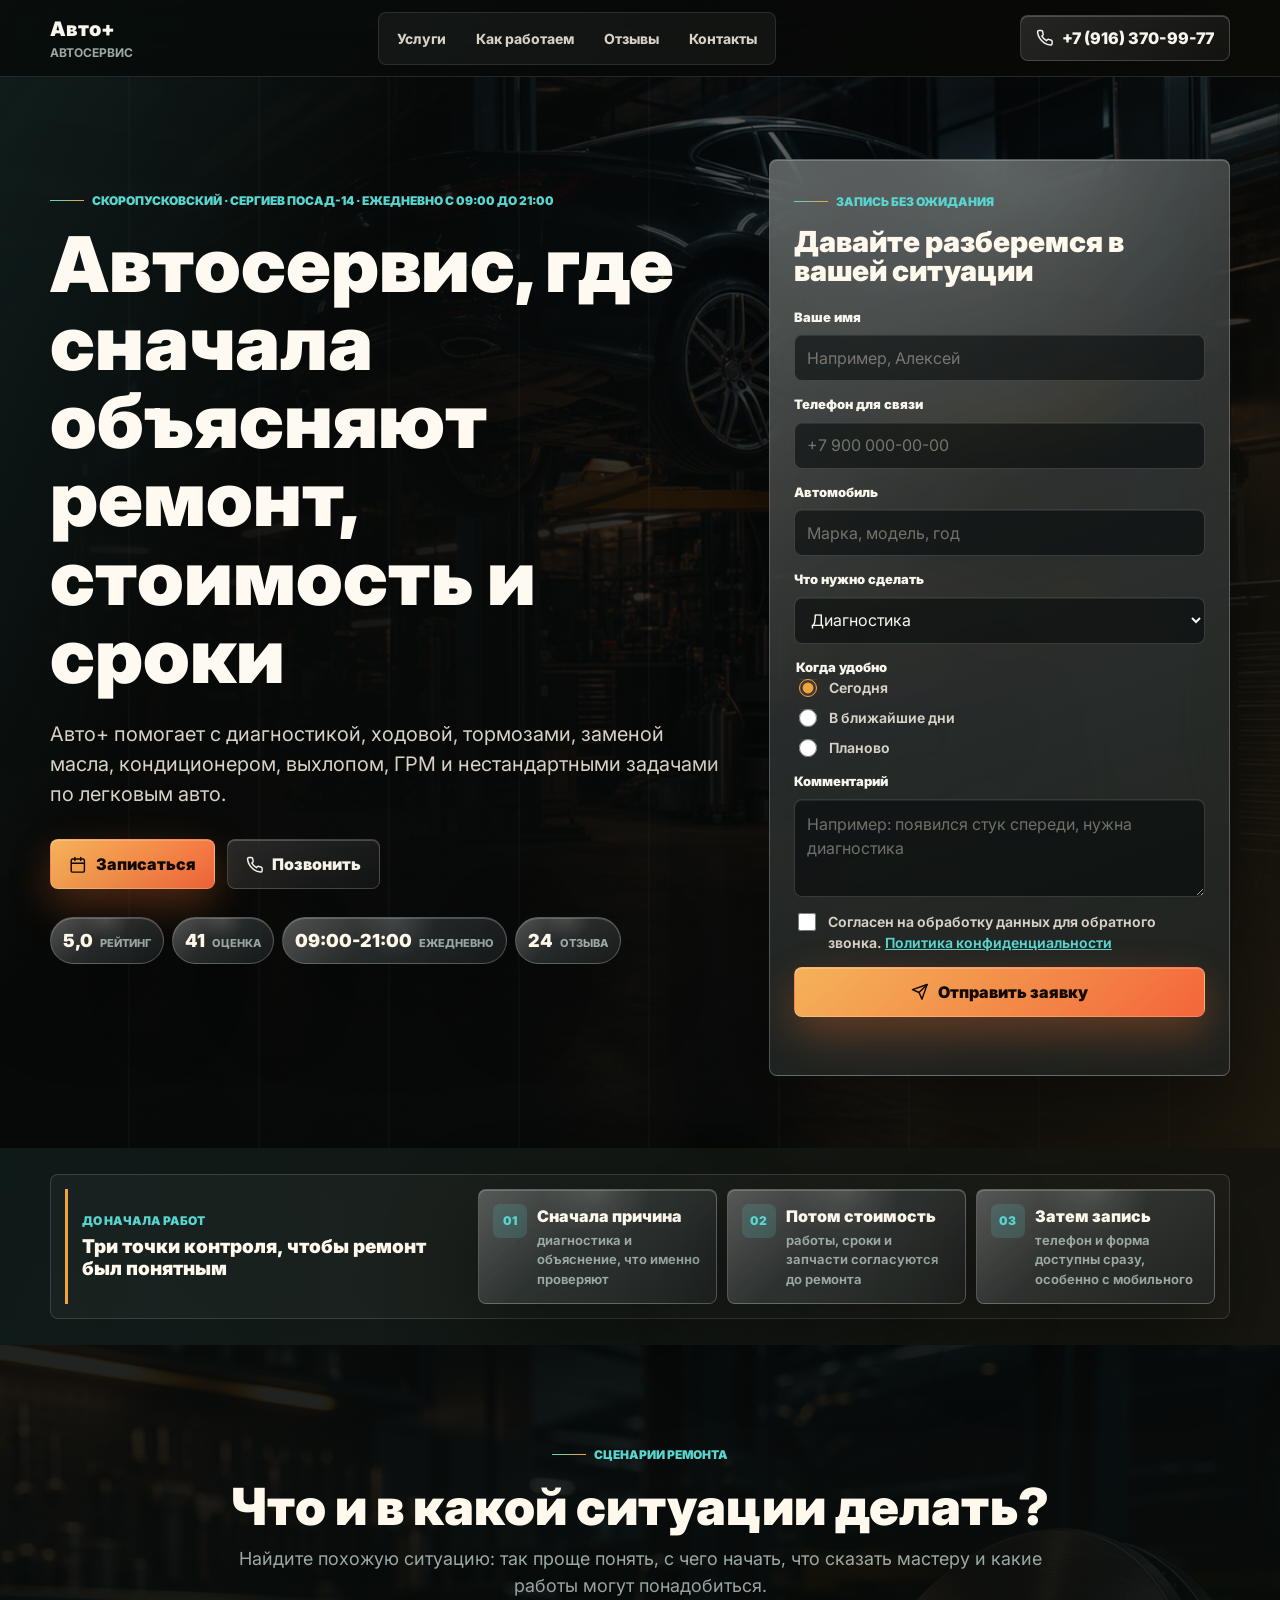
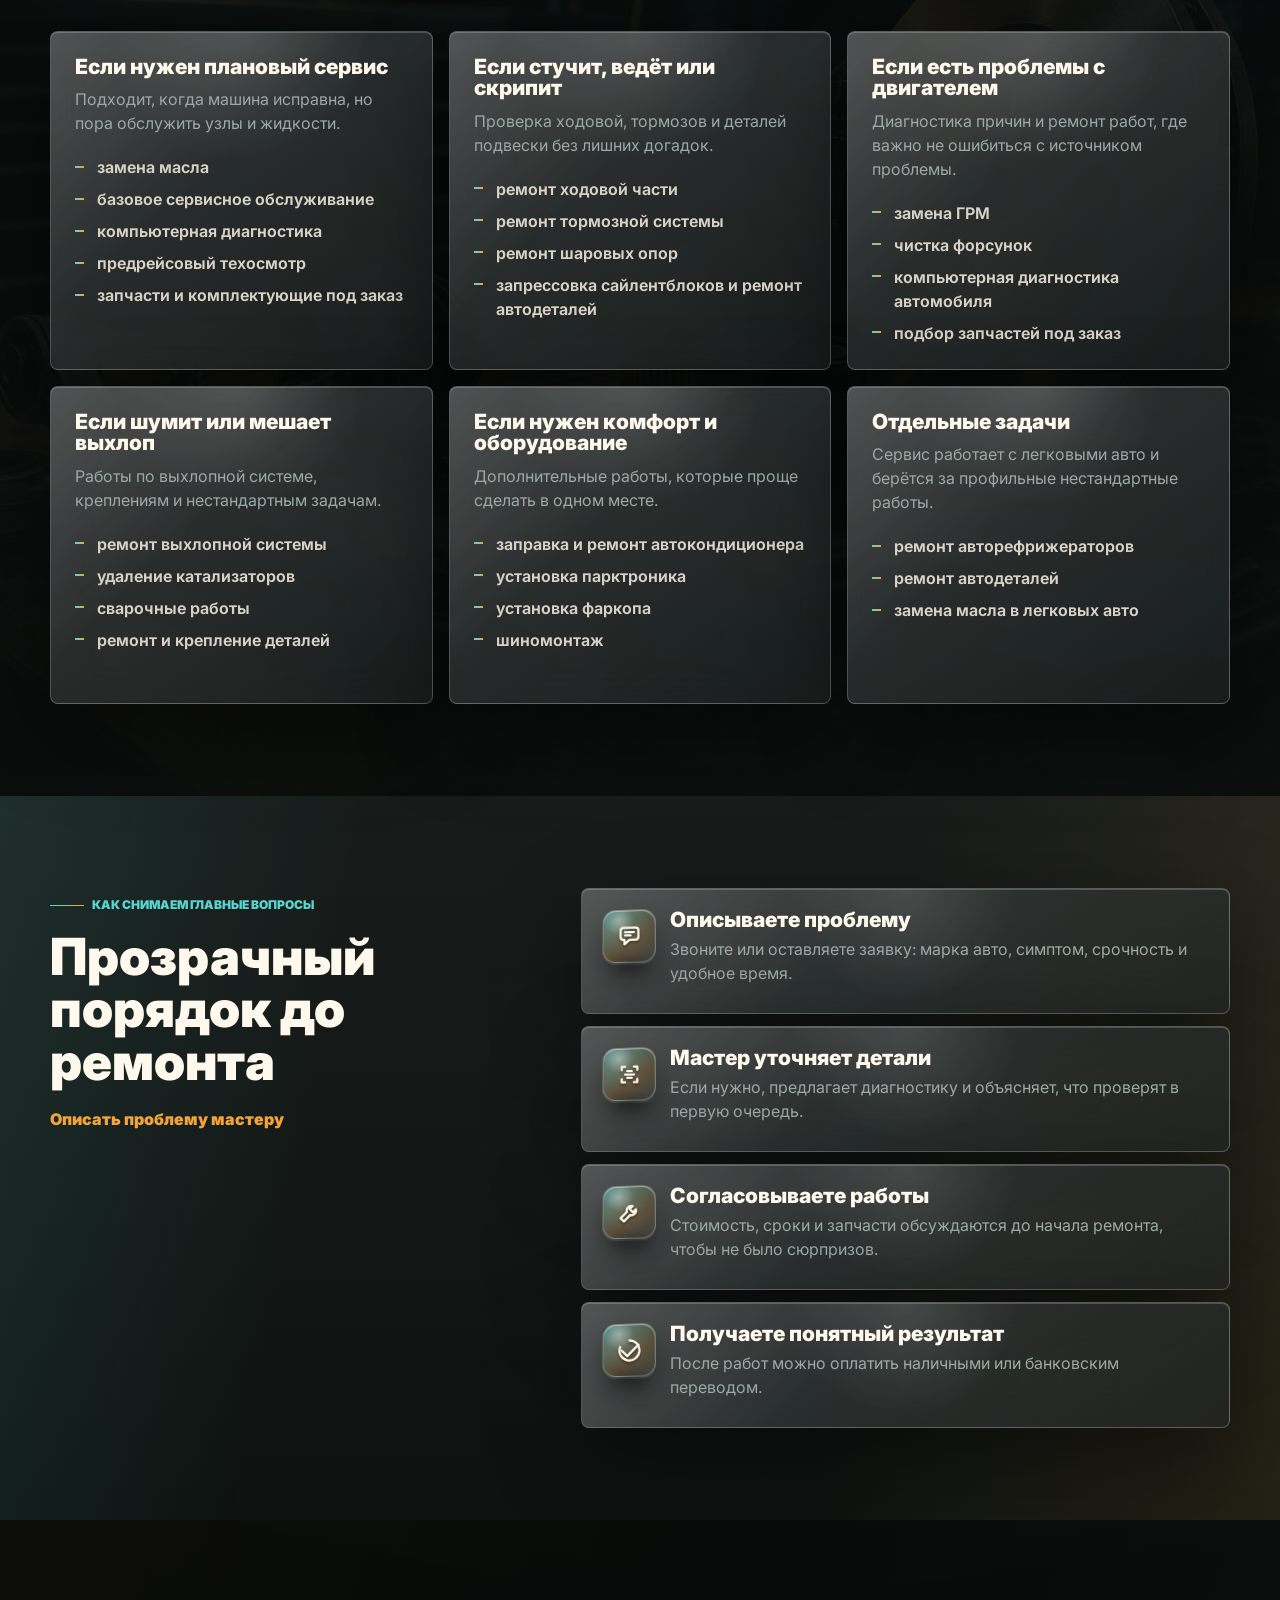
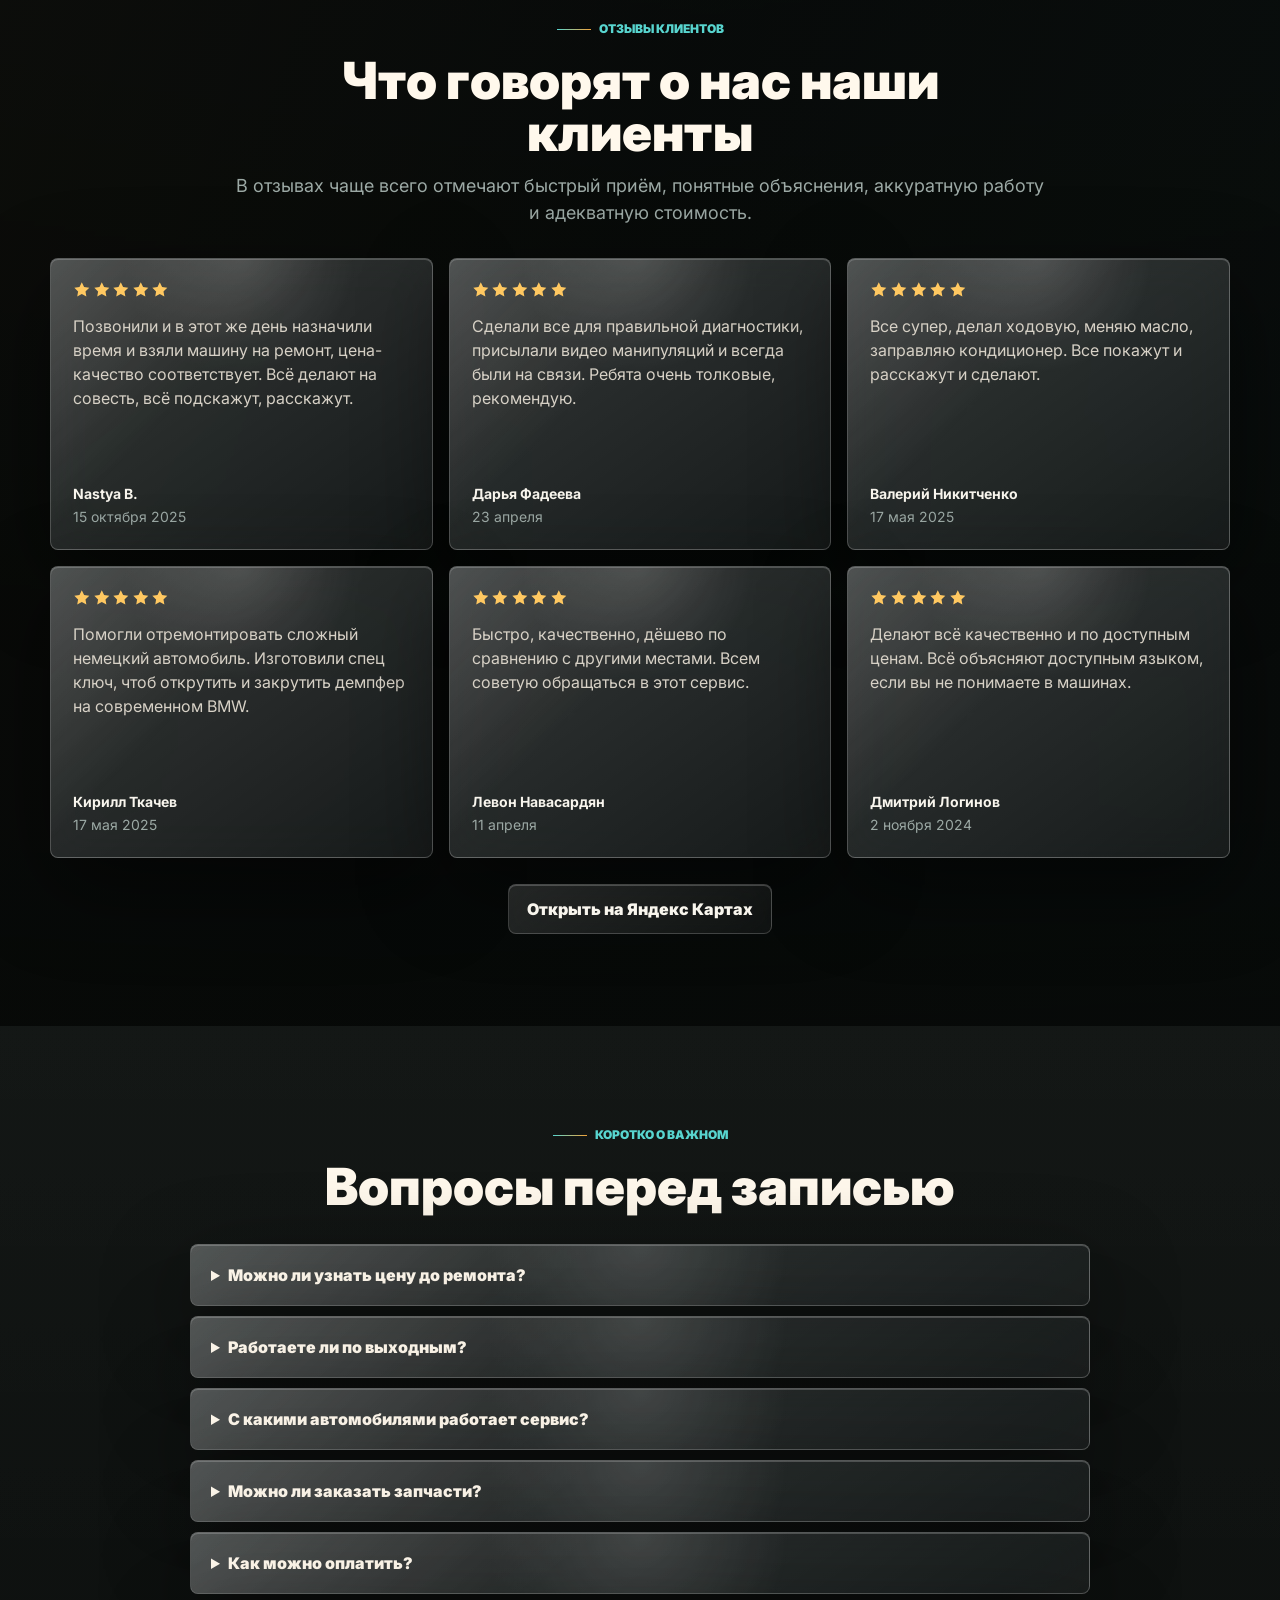
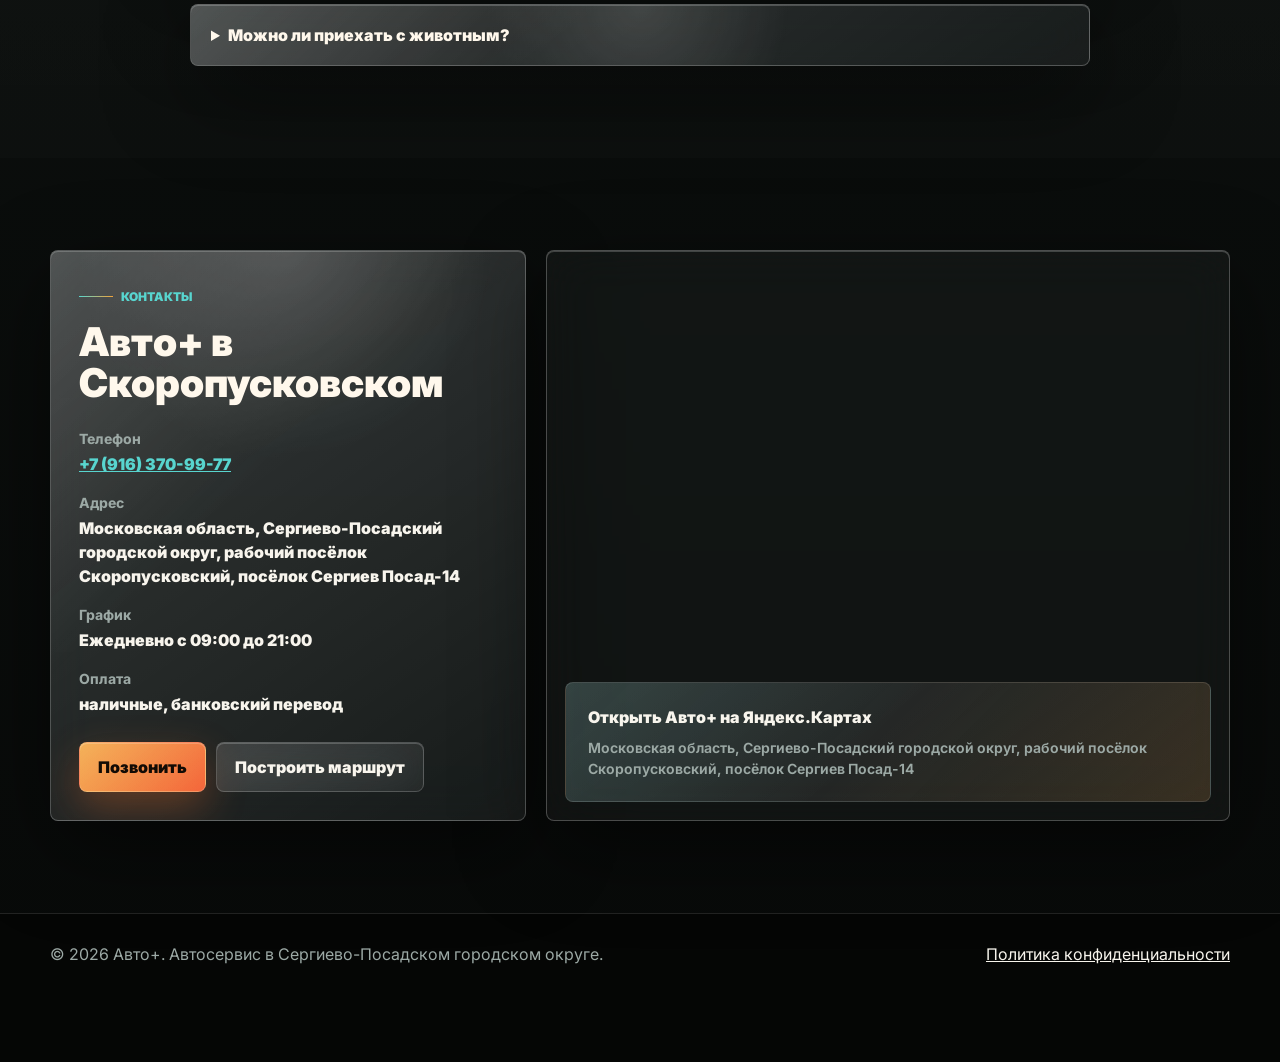
==== commit 27503e98: "Update GitHub Pages static landing" ====
--- a/index.html
+++ b/index.html
@@ -1,1794 +1,517 @@
 ﻿<!doctype html>
 <html lang="ru">
 <head>
-  <meta charset="utf-8">
-  <meta name="viewport" content="width=device-width, initial-scale=1">
-  <title>Автосервис в Сергиевом Посаде без лишних работ: ТО, диагностика, шиномонтаж</title>
-  <meta name="description" content="Автосервис на Пограничной, 9Б: ТО, диагностика, шиномонтаж, замена масла за 1500 ₽, проточка тормозных дисков за 1500 ₽. Рейтинг 4,9.">
-  <link rel="canonical" href="https://rombensonn.github.io/autoservice-sergiev-posad/">
-  <meta property="og:type" content="website">
-  <meta property="og:title" content="Автосервис на Пограничной, 9Б: без лишних работ и с понятными объяснениями">
-  <meta property="og:description" content="ТО, диагностика, шиномонтаж и ремонт авто в Сергиевом Посаде. Рейтинг 4,9, 21 оценка, ежедневно 08:00–20:00.">
-  <meta property="og:url" content="https://rombensonn.github.io/autoservice-sergiev-posad/">
-  <meta property="og:locale" content="ru_RU">
-  <meta name="theme-color" content="#12161c">
-  <link rel="preconnect" href="https://fonts.googleapis.com">
-  <link rel="preconnect" href="https://fonts.gstatic.com" crossorigin>
-  <link href="https://fonts.googleapis.com/css2?family=Inter:wght@400;500;600;700;800;900&display=swap" rel="stylesheet">
-  <style>
-    :root {
-      --bg: #f4f6f5;
-      --surface: #ffffff;
-      --surface-strong: #12161c;
-      --text: #171a20;
-      --muted: #606773;
-      --line: #d8ded9;
-      --accent: #d94b2b;
-      --accent-dark: #ad341a;
-      --accent-soft: #fff0e8;
-      --green: #20714b;
-      --shadow: 0 18px 44px rgba(18, 22, 28, .1);
-      --radius: 8px;
-      --max: 1120px;
-    }
-
-    * {
-      box-sizing: border-box;
-    }
-
-    html {
-      scroll-behavior: smooth;
-    }
-
-    body {
-      margin: 0;
-      color: var(--text);
-      background: var(--bg);
-      font-family: "Inter";
-      font-size: clamp(16px, 2.4vw, 18px);
-      line-height: 1.55;
-      padding-bottom: 78px;
-    }
-
-    a {
-      color: inherit;
-      text-decoration: none;
-    }
-
-    img {
-      display: block;
-      max-width: 100%;
-      height: auto;
-    }
-
-    button,
-    input,
-    select {
-      font: inherit;
-      font-family: "Inter";
-    }
-
-    .container {
-      width: min(100% - 32px, var(--max));
-      margin: 0 auto;
-    }
-
-    .site-header {
-      position: sticky;
-      top: 0;
-      z-index: 20;
-      background: rgba(244, 246, 245, .96);
-      border-bottom: 1px solid var(--line);
-      backdrop-filter: blur(10px);
-    }
-
-    .header-inner {
-      display: flex;
-      align-items: center;
-      justify-content: space-between;
-      gap: 12px;
-      min-height: 68px;
-    }
-
-    .brand {
-      min-width: 0;
-    }
-
-    .brand-name {
-      display: block;
-      font-size: clamp(18px, 4.2vw, 22px);
-      font-weight: 800;
-      line-height: 1.1;
-    }
-
-    .header-actions {
-      display: flex;
-      align-items: center;
-      gap: 8px;
-      flex-shrink: 0;
-    }
-
-    .btn {
-      display: inline-flex;
-      align-items: center;
-      justify-content: center;
-      min-height: 44px;
-      padding: 12px 16px;
-      border: 0;
-      border-radius: var(--radius);
-      background: var(--accent);
-      color: #fff;
-      font-weight: 800;
-      line-height: 1.15;
-      cursor: pointer;
-      transition: background .18s ease, transform .18s ease, box-shadow .18s ease;
-    }
-
-    .btn:hover,
-    .btn:focus-visible {
-      background: var(--accent-dark);
-      box-shadow: 0 12px 26px rgba(217, 75, 43, .24);
-      outline: none;
-    }
-
-    .btn:active {
-      transform: translateY(1px);
-    }
-
-    .btn-secondary {
-      color: var(--text);
-      background: #fff;
-      border: 1px solid var(--line);
-    }
-
-    .btn-secondary:hover,
-    .btn-secondary:focus-visible {
-      color: var(--text);
-      background: #eef2ef;
-      box-shadow: none;
-    }
-
-    .btn-small {
-      min-height: 44px;
-      padding: 10px 12px;
-      font-size: 14px;
-      white-space: nowrap;
-    }
-
-    .section {
-      padding: 44px 0;
-      scroll-margin-top: 84px;
-    }
-
-    .section-dark {
-      color: #fff;
-      background: var(--surface-strong);
-    }
-
-    .section-head {
-      margin-bottom: 22px;
-    }
-
-    .eyebrow {
-      display: inline-flex;
-      align-items: center;
-      min-height: 30px;
-      padding: 4px 9px;
-      margin: 0 0 10px;
-      border-radius: 999px;
-      color: var(--green);
-      background: #e9f4ee;
-      font-size: 13px;
-      font-weight: 800;
-    }
-
-    h1,
-    h2,
-    h3,
-    p {
-      margin-top: 0;
-    }
-
-    h1 {
-      max-width: 900px;
-      margin-bottom: 16px;
-      font-size: clamp(34px, 9vw, 72px);
-      line-height: .98;
-      letter-spacing: 0;
-    }
-
-    h2 {
-      margin-bottom: 10px;
-      font-size: clamp(28px, 6vw, 46px);
-      line-height: 1.08;
-      letter-spacing: 0;
-    }
-
-    h3 {
-      margin-bottom: 8px;
-      font-size: clamp(20px, 4.2vw, 25px);
-      line-height: 1.2;
-      letter-spacing: 0;
-    }
-
-    .lead {
-      max-width: 760px;
-      color: var(--muted);
-      font-size: clamp(18px, 3.2vw, 23px);
-    }
-
-    .section-dark .lead,
-    .section-dark .muted {
-      color: #cbd2dc;
-    }
-
-    .hero {
-      padding: 44px 0 36px;
-      background:
-        linear-gradient(180deg, rgba(18, 22, 28, .04), rgba(244, 246, 245, 0)),
-        var(--bg);
-    }
-
-    .hero-grid {
-      display: grid;
-      gap: 24px;
-    }
-
-    .hero-proof {
-      display: grid;
-      gap: 10px;
-      margin: 24px 0 22px;
-    }
-
-    .proof-item {
-      padding: 14px;
-      border: 1px solid var(--line);
-      border-radius: var(--radius);
-      background: var(--surface);
-    }
-
-    .proof-value {
-      display: block;
-      font-size: clamp(23px, 7vw, 36px);
-      font-weight: 900;
-      line-height: 1;
-    }
-
-    .proof-label {
-      display: block;
-      color: var(--muted);
-      font-size: 14px;
-      line-height: 1.3;
-      margin-top: 6px;
-    }
-
-    .price-note {
-      padding: 18px;
-      border-left: 4px solid var(--accent);
-      border-radius: var(--radius);
-      background: var(--accent-soft);
-      color: #3a211a;
-    }
-
-    .price-note strong {
-      display: block;
-      margin-bottom: 4px;
-    }
-
-    .service-grid,
-    .fact-grid,
-    .review-grid {
-      display: grid;
-      gap: 12px;
-    }
-
-    .service-card,
-    .fact-card,
-    .review-card,
-    .contact-panel,
-    .form-panel {
-      border: 1px solid var(--line);
-      border-radius: var(--radius);
-      background: var(--surface);
-      box-shadow: var(--shadow);
-    }
-
-    .service-card,
-    .fact-card,
-    .review-card {
-      padding: 18px;
-    }
-
-    .service-card p,
-    .fact-card p,
-    .review-card p {
-      margin-bottom: 0;
-      color: var(--muted);
-    }
-
-    .service-price {
-      display: inline-flex;
-      align-items: center;
-      min-height: 32px;
-      margin-top: 12px;
-      padding: 4px 9px;
-      border-radius: 999px;
-      color: #fff;
-      background: var(--surface-strong);
-      font-size: 14px;
-      font-weight: 800;
-    }
-
-    .section-cta {
-      margin-top: 20px;
-    }
-
-    .facts-band {
-      background: #e7ede8;
-    }
-
-    .fact-label {
-      color: var(--muted);
-      font-size: 14px;
-      font-weight: 800;
-      text-transform: uppercase;
-    }
-
-    .fact-card h3 {
-      margin-top: 4px;
-    }
-
-    .review-top {
-      display: flex;
-      justify-content: space-between;
-      gap: 12px;
-      margin-bottom: 10px;
-    }
-
-    .review-author {
-      font-weight: 900;
-    }
-
-    .review-meta {
-      color: var(--muted);
-      font-size: 14px;
-      white-space: nowrap;
-    }
-
-    .rating-line {
-      display: flex;
-      flex-wrap: wrap;
-      gap: 8px;
-      align-items: center;
-      margin-bottom: 18px;
-      color: var(--muted);
-    }
-
-    .rating-pill {
-      display: inline-flex;
-      align-items: center;
-      min-height: 34px;
-      padding: 4px 10px;
-      border-radius: 999px;
-      color: #111;
-      background: #ffe9a8;
-      font-weight: 900;
-    }
-
-    .contact-grid {
-      display: grid;
-      gap: 18px;
-    }
-
-    .contact-panel {
-      padding: 20px;
-    }
-
-    .contact-list {
-      display: grid;
-      gap: 12px;
-      margin: 18px 0 0;
-      padding: 0;
-      list-style: none;
-    }
-
-    .contact-list a {
-      text-decoration: underline;
-      text-underline-offset: 3px;
-    }
-
-    .hours {
-      display: grid;
-      gap: 6px;
-      margin-top: 14px;
-      color: var(--muted);
-      font-size: 15px;
-    }
-
-    .map-frame {
-      width: 100%;
-      min-height: 320px;
-      border: 0;
-      border-radius: var(--radius);
-      background: #dbe2de;
-      box-shadow: var(--shadow);
-    }
-
-    .final-cta {
-      padding-bottom: 54px;
-    }
-
-    .form-layout {
-      display: grid;
-      gap: 22px;
-    }
-
-    .form-panel {
-      padding: 20px;
-      color: var(--text);
-    }
-
-    .form-grid {
-      display: grid;
-      gap: 14px;
-    }
-
-    .field label {
-      display: block;
-      margin-bottom: 6px;
-      font-size: 14px;
-      font-weight: 800;
-    }
-
-    .field input,
-    .field select {
-      width: 100%;
-      min-height: 48px;
-      padding: 11px 12px;
-      border: 1px solid #c9c1b6;
-      border-radius: var(--radius);
-      background: #fff;
-      color: var(--text);
-    }
-
-    .field input:focus,
-    .field select:focus {
-      border-color: var(--accent);
-      outline: 3px solid rgba(217, 75, 43, .2);
-    }
-
-    .form-message {
-      min-height: 24px;
-      margin: 12px 0 0;
-      font-weight: 800;
-    }
-
-    .form-message.success {
-      color: var(--green);
-    }
-
-    .form-message.error {
-      color: #b3261e;
-    }
-
-    .microcopy {
-      margin: 12px 0 0;
-      color: var(--muted);
-      font-size: 14px;
-    }
-
-    .mobile-call {
-      position: fixed;
-      right: 16px;
-      bottom: 14px;
-      left: 16px;
-      z-index: 40;
-      display: inline-flex;
-      align-items: center;
-      justify-content: center;
-      min-height: 52px;
-      border-radius: var(--radius);
-      background: var(--surface-strong);
-      color: #fff;
-      font-weight: 900;
-      box-shadow: 0 18px 38px rgba(18, 22, 28, .28);
-    }
-
-    .visually-hidden {
-      position: absolute;
-      width: 1px;
-      height: 1px;
-      padding: 0;
-      margin: -1px;
-      overflow: hidden;
-      clip: rect(0, 0, 0, 0);
-      white-space: nowrap;
-      border: 0;
-    }
-
-    @media (min-width: 360px) and (max-width: 479px) {
-      .hero-proof {
-        grid-template-columns: repeat(2, minmax(0, 1fr));
-      }
-
-      .hero-proof .proof-item:last-child {
-        grid-column: span 2;
-      }
-    }
-
-    @media (max-width: 767px) {
-      .hero .btn {
-        width: 100%;
-        margin-bottom: 76px;
-      }
-    }
-
-    @media (min-width: 480px) {
-      .hero-proof,
-      .service-grid,
-      .fact-grid {
-        grid-template-columns: repeat(2, minmax(0, 1fr));
-      }
-
-      .review-grid {
-        grid-template-columns: repeat(2, minmax(0, 1fr));
-      }
-    }
-
-    @media (min-width: 768px) {
-      body {
-        padding-bottom: 0;
-      }
-
-      .mobile-call {
-        display: none;
-      }
-
-      .section {
-        padding: 70px 0;
-      }
-
-      .hero {
-        padding: 78px 0 64px;
-      }
-
-      .hero-proof {
-        grid-template-columns: repeat(3, minmax(0, 1fr));
-      }
-
-      .service-grid {
-        grid-template-columns: repeat(3, minmax(0, 1fr));
-      }
-
-      .fact-grid {
-        grid-template-columns: repeat(3, minmax(0, 1fr));
-      }
-
-      .review-grid {
-        grid-template-columns: repeat(3, minmax(0, 1fr));
-      }
-
-      .contact-grid,
-      .form-layout {
-        grid-template-columns: .9fr 1.1fr;
-        align-items: stretch;
-      }
-
-      .form-panel {
-        padding: 26px;
-      }
-    }
-
-    /* Visual redesign layer */
-    :root {
-      --bg: #0f1214;
-      --surface: #f5f1e9;
-      --surface-strong: #111416;
-      --panel: #1a1f22;
-      --panel-2: #22292d;
-      --text: #f7f1e6;
-      --dark-text: #151719;
-      --muted: #9aa4a8;
-      --muted-warm: #6f6a61;
-      --line: rgba(247, 241, 230, .16);
-      --dark-line: rgba(21, 23, 25, .14);
-      --accent: #e84b2a;
-      --accent-dark: #bd3218;
-      --accent-soft: #341a13;
-      --green: #7ad29c;
-      --shadow: 0 24px 80px rgba(0, 0, 0, .34);
-      --radius: 6px;
-      --max: 1180px;
-    }
-
-    body {
-      color: var(--text);
-      background:
-        radial-gradient(circle at 8% 0%, rgba(232, 75, 42, .16), transparent 28rem),
-        linear-gradient(180deg, #151a1d 0%, #0f1214 34%, #171b1d 100%);
-      font-family: "Inter";
-    }
-
-    body::before {
-      content: "";
-      position: fixed;
-      inset: 0;
-      z-index: -1;
-      pointer-events: none;
-      opacity: .22;
-      background-image:
-        linear-gradient(rgba(255, 255, 255, .045) 1px, transparent 1px),
-        linear-gradient(90deg, rgba(255, 255, 255, .035) 1px, transparent 1px);
-      background-size: 52px 52px;
-      mask-image: linear-gradient(180deg, #000, transparent 82%);
-    }
-
-    .site-header {
-      background: rgba(15, 18, 20, .82);
-      border-bottom: 1px solid rgba(255, 255, 255, .09);
-      box-shadow: 0 12px 34px rgba(0, 0, 0, .22);
-    }
-
-    .header-inner {
-      min-height: 70px;
-    }
-
-    .brand-name {
-      color: var(--text);
-      letter-spacing: 0;
-    }
-
-    .brand-name::before {
-      content: "";
-      display: inline-block;
-      width: 10px;
-      height: 10px;
-      margin-right: 10px;
-      background: var(--accent);
-      box-shadow: 0 0 0 5px rgba(232, 75, 42, .16);
-      vertical-align: 1px;
-    }
-
-    .btn {
-      border-radius: 4px;
-      background: var(--accent);
-      color: #fff;
-      box-shadow: inset 0 -2px 0 rgba(0, 0, 0, .22);
-    }
-
-    .btn-secondary {
-      color: var(--text);
-      background: rgba(255, 255, 255, .08);
-      border-color: rgba(255, 255, 255, .18);
-      box-shadow: none;
-    }
-
-    .btn-secondary:hover,
-    .btn-secondary:focus-visible {
-      color: #fff;
-      background: rgba(255, 255, 255, .14);
-    }
-
-    .hero {
-      position: relative;
-      overflow: hidden;
-      min-height: calc(100svh - 70px);
-      padding: 44px 0 52px;
-      background:
-        linear-gradient(120deg, rgba(17, 20, 22, .98) 0%, rgba(17, 20, 22, .92) 46%, rgba(17, 20, 22, .3) 100%),
-        var(--bg);
-    }
-
-    .hero::after {
-      content: "";
-      position: absolute;
-      right: -16vw;
-      bottom: -20vw;
-      width: 54vw;
-      height: 54vw;
-      border: 1px solid rgba(232, 75, 42, .28);
-      transform: rotate(18deg);
-    }
-
-    .hero-grid {
-      position: relative;
-      z-index: 1;
-      gap: 28px;
-      align-items: center;
-    }
-
-    .hero h1 {
-      max-width: 760px;
-      text-transform: uppercase;
-      font-size: clamp(34px, 6.2vw, 58px);
-      line-height: .98;
-    }
-
-    .lead {
-      color: #c5cdd0;
-    }
-
-    .eyebrow {
-      min-height: 32px;
-      border: 1px solid rgba(122, 210, 156, .28);
-      color: #a7f0bf;
-      background: rgba(25, 83, 51, .28);
-      border-radius: 4px;
-      text-transform: uppercase;
-      letter-spacing: .04em;
-    }
-
-    .hero-proof {
-      max-width: 760px;
-      margin: 30px 0 22px;
-    }
-
-    .proof-item,
-    .service-card,
-    .fact-card,
-    .review-card,
-    .contact-panel,
-    .form-panel {
-      border: 1px solid var(--line);
-      background: rgba(255, 255, 255, .055);
-      box-shadow: none;
-      backdrop-filter: blur(12px);
-    }
-
-    .proof-item {
-      position: relative;
-      overflow: hidden;
-      min-height: 96px;
-    }
-
-    .proof-item::before {
-      content: "";
-      position: absolute;
-      top: 0;
-      left: 0;
-      width: 38px;
-      height: 3px;
-      background: var(--accent);
-    }
-
-    .proof-value {
-      color: #fff;
-    }
-
-    .proof-label,
-    .service-card p,
-    .fact-card p,
-    .review-card p {
-      color: #aeb7bb;
-    }
-
-    .hero-media {
-      position: relative;
-      margin: 10px 0 0;
-      min-height: 360px;
-      border: 1px solid rgba(255, 255, 255, .16);
-      background: #050607;
-      box-shadow: var(--shadow);
-      overflow: hidden;
-      transform: none;
-    }
-
-    .hero-media::before {
-      content: "";
-      position: absolute;
-      inset: 0;
-      z-index: 1;
-      background:
-        linear-gradient(180deg, transparent 42%, rgba(0, 0, 0, .84) 100%),
-        linear-gradient(90deg, rgba(232, 75, 42, .22), transparent 40%);
-      pointer-events: none;
-    }
-
-    .hero-media img {
-      width: 100%;
-      height: 100%;
-      min-height: 360px;
-      object-fit: cover;
-    }
-
-    .hero-media figcaption {
-      position: absolute;
-      right: 18px;
-      bottom: 18px;
-      left: 18px;
-      z-index: 2;
-      display: grid;
-      gap: 4px;
-      padding: 14px;
-      border-left: 3px solid var(--accent);
-      color: #fff;
-      background: rgba(12, 14, 15, .72);
-      backdrop-filter: blur(10px);
-    }
-
-    .hero-media figcaption span {
-      color: #c7d0d3;
-      font-size: 14px;
-    }
-
-    .section {
-      position: relative;
-      padding: 58px 0;
-    }
-
-    .section:nth-of-type(even) {
-      background: linear-gradient(180deg, rgba(255, 255, 255, .03), rgba(255, 255, 255, .015));
-    }
-
-    h2 {
-      max-width: 900px;
-      text-transform: uppercase;
-      color: var(--text);
-    }
-
-    h3 {
-      color: var(--text);
-    }
-
-    .service-grid,
-    .fact-grid,
-    .review-grid {
-      gap: 14px;
-    }
-
-    .service-card,
-    .fact-card,
-    .review-card {
-      position: relative;
-      overflow: hidden;
-      padding: 20px;
-    }
-
-    .service-card::after,
-    .fact-card::after {
-      content: "";
-      position: absolute;
-      right: -30px;
-      bottom: -30px;
-      width: 82px;
-      height: 82px;
-      border: 1px solid rgba(232, 75, 42, .22);
-      transform: rotate(18deg);
-    }
-
-    .service-price {
-      border-radius: 4px;
-      color: #160c08;
-      background: #ffd3c4;
-    }
-
-    .facts-band {
-      background:
-        linear-gradient(180deg, rgba(232, 75, 42, .08), transparent 48%),
-        #121618;
-    }
-
-    .fact-visual {
-      display: grid;
-      gap: 0;
-      margin: 28px 0 18px;
-      border: 1px solid var(--line);
-      background: #070808;
-      overflow: hidden;
-      box-shadow: var(--shadow);
-    }
-
-    .fact-visual img {
-      width: 100%;
-      height: 260px;
-      object-fit: cover;
-    }
-
-    .fact-visual-copy {
-      display: grid;
-      gap: 8px;
-      padding: 20px;
-      border-top: 3px solid var(--accent);
-      background: rgba(255, 255, 255, .055);
-    }
-
-    .fact-visual-copy span,
-    .fact-label,
-    .review-meta {
-      color: #a7f0bf;
-    }
-
-    .fact-visual-copy strong {
-      max-width: 760px;
-      font-size: clamp(22px, 4.6vw, 38px);
-      line-height: 1.05;
-      text-transform: uppercase;
-    }
-
-    .review-card {
-      background: var(--surface);
-      color: var(--dark-text);
-      border-color: var(--dark-line);
-    }
-
-    .review-card h3,
-    .review-author {
-      color: var(--dark-text);
-    }
-
-    .review-card p {
-      color: #43484b;
-    }
-
-    .rating-pill {
-      border-radius: 4px;
-      background: var(--accent);
-      color: #fff;
-    }
-
-    .contact-panel,
-    .form-panel {
-      background: var(--surface);
-      color: var(--dark-text);
-      border-color: var(--dark-line);
-      backdrop-filter: none;
-    }
-
-    .contact-panel h3,
-    .form-panel h3,
-    .form-panel label {
-      color: var(--dark-text);
-    }
-
-    .contact-list,
-    .hours,
-    .microcopy {
-      color: var(--muted-warm);
-    }
-
-    .map-frame {
-      min-height: 390px;
-      border: 1px solid rgba(255, 255, 255, .14);
-      border-radius: 0;
-      box-shadow: var(--shadow);
-      filter: grayscale(.2) contrast(1.05);
-    }
-
-    .section-dark {
-      background:
-        linear-gradient(120deg, rgba(232, 75, 42, .14), transparent 42%),
-        #0d1011;
-    }
-
-    .field input,
-    .field select {
-      border-radius: 4px;
-      border-color: rgba(21, 23, 25, .22);
-      background: #fffaf1;
-    }
-
-    .mobile-call {
-      border: 1px solid rgba(255, 255, 255, .18);
-      border-radius: 4px;
-      background: #111416;
-    }
-
-    @media (max-width: 767px) {
-      html {
-        scroll-behavior: auto;
-      }
-
-      *,
-      *::before,
-      *::after {
-        transition: none !important;
-        animation: none !important;
-      }
-
-      body {
-        background: #101315;
-      }
-
-      body::before {
-        display: none;
-      }
-
-      .site-header {
-        background: rgba(15, 18, 20, .96);
-      }
-
-      .hero {
-        min-height: auto;
-        padding-top: 32px;
-      }
-
-      .hero .btn {
-        margin-bottom: 20px;
-      }
-
-      .hero::after,
-      .service-card::after,
-      .fact-card::after {
-        display: none;
-      }
-
-      .hero h1,
-      h2 {
-        text-transform: none;
-      }
-
-      .hero-media {
-        min-height: 260px;
-      }
-
-      .hero-media img {
-        min-height: 260px;
-      }
-
-      .section {
-        padding: 48px 0;
-      }
-
-      .fact-visual img {
-        height: 220px;
-      }
-
-      .btn:hover,
-      .btn:focus-visible,
-      .btn-secondary:hover,
-      .btn-secondary:focus-visible {
-        box-shadow: none;
-        transform: none;
-      }
-    }
-
-    @media (min-width: 768px) {
-      .hero-grid {
-        grid-template-columns: minmax(0, .95fr) minmax(360px, .85fr);
-      }
-
-      .hero-media {
-        min-height: 520px;
-        clip-path: polygon(8% 0, 100% 0, 100% 100%, 0 100%);
-      }
-
-      .hero-media img {
-        min-height: 520px;
-      }
-
-      .fact-visual {
-        grid-template-columns: minmax(0, 1.2fr) minmax(340px, .8fr);
-        align-items: stretch;
-      }
-
-      .fact-visual img {
-        height: 380px;
-      }
-
-      .fact-visual-copy {
-        align-content: end;
-        border-top: 0;
-        border-left: 3px solid var(--accent);
-      }
-
-      .btn,
-      .service-card,
-      .fact-card,
-      .review-card,
-      .contact-panel,
-      .form-panel,
-      .hero-media,
-      .fact-visual {
-        transition: transform .22s ease, border-color .22s ease, box-shadow .22s ease, background .22s ease, filter .22s ease;
-      }
-
-      .btn:hover,
-      .btn:focus-visible {
-        transform: translateY(-2px);
-      }
-
-      .service-card:hover,
-      .fact-card:hover,
-      .review-card:hover {
-        transform: translateY(-4px);
-        border-color: rgba(232, 75, 42, .42);
-        box-shadow: 0 22px 60px rgba(0, 0, 0, .24);
-      }
-
-      .hero-media:hover,
-      .fact-visual:hover {
-        transform: translateY(-3px);
-        border-color: rgba(232, 75, 42, .46);
-      }
-
-      .hero-media:hover img,
-      .fact-visual:hover img {
-        filter: saturate(1.06) contrast(1.04);
-      }
-    }
-
-    /* Liquid Glass industrial language */
-    body {
-      font-family: "Inter";
-      background:
-        radial-gradient(circle at 16% 8%, rgba(255, 255, 255, .13), transparent 18rem),
-        radial-gradient(circle at 78% 18%, rgba(232, 75, 42, .22), transparent 30rem),
-        linear-gradient(135deg, #080a0b 0%, #131719 48%, #090b0c 100%);
-    }
-
-    body::after {
-      content: "";
-      position: fixed;
-      inset: 0;
-      z-index: -1;
-      pointer-events: none;
-      opacity: .16;
-      background:
-        linear-gradient(115deg, transparent 0 44%, rgba(255, 255, 255, .16) 45%, transparent 47% 100%),
-        linear-gradient(290deg, transparent 0 55%, rgba(122, 210, 156, .08) 56%, transparent 58% 100%);
-      background-size: 760px 760px, 520px 520px;
-    }
-
-    .site-header,
-    .proof-item,
-    .service-card,
-    .fact-card,
-    .contact-panel,
-    .form-panel,
-    .hero-media figcaption,
-    .fact-visual-copy,
-    .mobile-call,
-    .btn-secondary {
-      background:
-        linear-gradient(145deg, rgba(255, 255, 255, .18), rgba(255, 255, 255, .055)),
-        rgba(18, 22, 24, .52);
-      border: 1px solid rgba(255, 255, 255, .24);
-      box-shadow:
-        inset 0 1px 0 rgba(255, 255, 255, .34),
-        inset 0 -1px 0 rgba(255, 255, 255, .06),
-        0 24px 70px rgba(0, 0, 0, .36);
-      backdrop-filter: blur(22px) saturate(1.35);
-      -webkit-backdrop-filter: blur(22px) saturate(1.35);
-    }
-
-    .contact-panel,
-    .form-panel,
-    .review-card {
-      background:
-        linear-gradient(145deg, rgba(255, 255, 255, .8), rgba(255, 255, 255, .48)),
-        rgba(245, 241, 233, .72);
-      border-color: rgba(255, 255, 255, .58);
-      box-shadow:
-        inset 0 1px 0 rgba(255, 255, 255, .82),
-        inset 0 -1px 0 rgba(255, 255, 255, .22),
-        0 28px 90px rgba(0, 0, 0, .32);
-      backdrop-filter: blur(28px) saturate(1.25);
-      -webkit-backdrop-filter: blur(28px) saturate(1.25);
-    }
-
-    .proof-item::after,
-    .service-card::before,
-    .fact-card::before,
-    .review-card::before,
-    .contact-panel::before,
-    .form-panel::before,
-    .hero-media::after,
-    .fact-visual::before {
-      content: "";
-      position: absolute;
-      inset: 0;
-      pointer-events: none;
-      background:
-        linear-gradient(120deg, rgba(255, 255, 255, .32), transparent 28%),
-        radial-gradient(circle at 18% 10%, rgba(255, 255, 255, .28), transparent 22rem);
-      opacity: .45;
-      mix-blend-mode: screen;
-    }
-
-    .contact-panel,
-    .form-panel,
-    .hero-media,
-    .fact-visual {
-      position: relative;
-    }
-
-    .hero-media {
-      border-radius: 22px;
-      border-color: rgba(255, 255, 255, .26);
-      background:
-        linear-gradient(145deg, rgba(255, 255, 255, .18), rgba(255, 255, 255, .04)),
-        #050607;
-      box-shadow:
-        inset 0 1px 0 rgba(255, 255, 255, .28),
-        0 36px 110px rgba(0, 0, 0, .48);
-    }
-
-    .hero-media img,
-    .fact-visual img {
-      filter: contrast(1.06) saturate(1.02);
-    }
-
-    .hero-media figcaption {
-      border-radius: 16px;
-      border-left: 1px solid rgba(255, 255, 255, .36);
-    }
-
-    .hero-media figcaption::before {
-      content: "";
-      position: absolute;
-      top: -1px;
-      left: 18px;
-      right: 18px;
-      height: 1px;
-      background: linear-gradient(90deg, transparent, rgba(255, 255, 255, .78), transparent);
-    }
-
-    .service-card,
-    .fact-card,
-    .review-card,
-    .contact-panel,
-    .form-panel,
-    .proof-item,
-    .fact-visual {
-      border-radius: 18px;
-    }
-
-    .service-card h3,
-    .fact-card h3 {
-      position: relative;
-      z-index: 1;
-    }
-
-    .service-card p,
-    .fact-card p,
-    .service-price {
-      position: relative;
-      z-index: 1;
-    }
-
-    .service-card::after,
-    .fact-card::after {
-      border-color: rgba(255, 255, 255, .18);
-      background: radial-gradient(circle, rgba(232, 75, 42, .2), transparent 70%);
-    }
-
-    .btn {
-      border-radius: 14px;
-      background:
-        linear-gradient(145deg, rgba(255, 255, 255, .2), transparent 36%),
-        linear-gradient(135deg, #ff5b38, #d93618);
-      border: 1px solid rgba(255, 255, 255, .22);
-      box-shadow:
-        inset 0 1px 0 rgba(255, 255, 255, .36),
-        0 18px 44px rgba(232, 75, 42, .24);
-    }
-
-    .btn-secondary {
-      background:
-        linear-gradient(145deg, rgba(255, 255, 255, .2), rgba(255, 255, 255, .06)),
-        rgba(255, 255, 255, .08);
-      box-shadow:
-        inset 0 1px 0 rgba(255, 255, 255, .28),
-        0 18px 44px rgba(0, 0, 0, .18);
-    }
-
-    .fact-visual {
-      border-radius: 24px;
-      background:
-        linear-gradient(145deg, rgba(255, 255, 255, .12), rgba(255, 255, 255, .035)),
-        rgba(17, 20, 22, .58);
-      backdrop-filter: blur(18px) saturate(1.25);
-      -webkit-backdrop-filter: blur(18px) saturate(1.25);
-    }
-
-    .fact-visual-copy {
-      border-left-color: rgba(255, 255, 255, .26);
-    }
-
-    .section-dark.final-cta {
-      background:
-        linear-gradient(110deg, rgba(8, 10, 11, .96) 0%, rgba(8, 10, 11, .78) 46%, rgba(8, 10, 11, .92) 100%),
-        url("./images/booking-reception.jpg") center / cover no-repeat;
-    }
-
-    .section-dark.final-cta::before {
-      content: "";
-      position: absolute;
-      inset: 0;
-      pointer-events: none;
-      background:
-        radial-gradient(circle at 24% 12%, rgba(255, 255, 255, .16), transparent 18rem),
-        linear-gradient(120deg, transparent 0 58%, rgba(255, 255, 255, .08) 59%, transparent 62% 100%);
-    }
-
-    .field input,
-    .field select {
-      font-family: "Inter";
-      color: var(--dark-text);
-      border-radius: 14px;
-      background:
-        linear-gradient(145deg, rgba(255, 255, 255, .78), rgba(255, 255, 255, .48)),
-        rgba(255, 250, 241, .68);
-      border-color: rgba(255, 255, 255, .68);
-      box-shadow:
-        inset 0 1px 0 rgba(255, 255, 255, .88),
-        0 8px 26px rgba(0, 0, 0, .06);
-    }
-
-    @media (max-width: 767px) {
-      body,
-      button,
-      input,
-      select {
-        font-family: "Inter";
-      }
-
-      .site-header,
-      .proof-item,
-      .service-card,
-      .fact-card,
-      .hero-media figcaption,
-      .fact-visual-copy,
-      .mobile-call,
-      .btn-secondary {
-        backdrop-filter: none;
-        -webkit-backdrop-filter: none;
-      }
-
-      .contact-panel,
-      .form-panel,
-      .review-card {
-        backdrop-filter: none;
-        -webkit-backdrop-filter: none;
-      }
-
-      .hero-media,
-      .fact-visual,
-      .service-card,
-      .fact-card,
-      .review-card,
-      .contact-panel,
-      .form-panel,
-      .proof-item {
-        border-radius: 14px;
-      }
-
-      .final-cta {
-        padding-bottom: 136px;
-      }
-
-      .form-panel {
-        margin-bottom: 34px;
-        padding-bottom: 92px;
-      }
-
-      .microcopy {
-        display: none;
-      }
-    }
-
-    @media (min-width: 768px) {
-      .btn:hover,
-      .btn:focus-visible {
-        filter: brightness(1.06) saturate(1.05);
-      }
-
-      .btn:hover::after,
-      .service-card:hover::before,
-      .fact-card:hover::before,
-      .review-card:hover::before,
-      .hero-media:hover::after,
-      .fact-visual:hover::before {
-        opacity: .78;
-      }
-
-      .field input,
-      .field select {
-        transition: transform .2s ease, box-shadow .2s ease, border-color .2s ease;
-      }
-
-      .field input:hover,
-      .field select:hover {
-        transform: translateY(-1px);
-        border-color: rgba(232, 75, 42, .48);
-      }
-    }
-
-    @media (max-width: 767px) {
-      #booking .microcopy {
-        display: none !important;
-      }
-    }
-  </style>
-  <script type="application/ld+json">
-    {
-      "@context": "https://schema.org",
-      "@type": "AutoRepair",
-      "name": "Автосервис",
-      "address": {
+    <meta charset="utf-8">
+    <meta name="viewport" content="width=device-width, initial-scale=1">
+    <title>Авто+ | Автосервис в Скоропусковском, Сергиев Посад-14</title>
+    <meta name="description" content="Автосервис Авто+ в Скоропусковском: диагностика, ходовая, тормоза, замена масла, ГРМ, кондиционер, выхлоп, шиномонтаж. Рейтинг 5,0 на Яндекс.Картах, ежедневно 09:00-21:00.">
+    <meta name="robots" content="index, follow">
+    <meta property="og:type" content="website">
+    <meta property="og:title" content="Авто+ — автосервис в Скоропусковском">
+    <meta property="og:description" content="Ремонт и обслуживание легковых авто. Рейтинг 5,0, ежедневно 09:00-21:00, запись по телефону и через форму.">
+    <meta property="og:locale" content="ru_RU">
+    <link rel="preconnect" href="https://fonts.googleapis.com">
+    <link rel="preconnect" href="https://fonts.gstatic.com" crossorigin>
+    <link href="https://fonts.googleapis.com/css2?family=Inter:wght@400;500;600;700;800;900&display=swap" rel="stylesheet">
+    <link rel="stylesheet" href="./css/styles.css">
+    <script type="application/ld+json">
+        {
+    "@context": "https://schema.org",
+    "@type": "AutoRepair",
+    "name": "Авто+",
+    "telephone": "+7 (916) 370-99-77",
+    "address": {
         "@type": "PostalAddress",
-        "streetAddress": "Пограничная ул., 9Б",
-        "addressLocality": "Сергиев Посад",
+        "addressLocality": "рабочий посёлок Скоропусковский",
         "addressRegion": "Московская область",
-        "addressCountry": "RU"
-      },
-      "telephone": "+7 966 137-32-28",
-      "url": "https://yandex.ru/maps/-/CPxzJQlx",
-      "hasMap": "https://yandex.ru/maps/-/CPxzJQlx",
-      "openingHours": "Mo-Su 08:00-20:00",
-      "aggregateRating": {
+        "streetAddress": "посёлок Сергиев Посад-14"
+    },
+    "geo": {
+        "@type": "GeoCoordinates",
+        "latitude": 56.376827,
+        "longitude": 38.193858
+    },
+    "openingHoursSpecification": [
+        {
+            "@type": "OpeningHoursSpecification",
+            "dayOfWeek": [
+                "Monday",
+                "Tuesday",
+                "Wednesday",
+                "Thursday",
+                "Friday",
+                "Saturday",
+                "Sunday"
+            ],
+            "opens": "09:00",
+            "closes": "21:00"
+        }
+    ],
+    "aggregateRating": {
         "@type": "AggregateRating",
-        "ratingValue": "4.9",
-        "ratingCount": "21",
-        "reviewCount": "20"
-      },
-      "priceRange": "Нормочас от 2500 ₽"
-    }
-  </script>
+        "ratingValue": "5.0",
+        "ratingCount": "41",
+        "reviewCount": "24"
+    },
+    "url": "https://yandex.ru/maps/-/CPxr4YkE",
+    "paymentAccepted": [
+        "Cash",
+        "BankTransfer"
+    ],
+    "areaServed": "Сергиево-Посадский городской округ"
+}    </script>
 </head>
 <body>
-  <header class="site-header">
-    <div class="container header-inner">
-      <a class="brand" href="#top" aria-label="Автосервис, начало страницы">
-        <span class="brand-name">Автосервис</span>
-      </a>
-      <div class="header-actions">
-        <a class="btn btn-secondary btn-small" href="tel:+79661373228">Позвонить</a>
-        <a class="btn btn-small" href="#booking">Запись</a>
-      </div>
+    <a class="skip-link" href="#main">Перейти к содержанию</a>
+    <div class="ambient-shell" aria-hidden="true"></div>
+
+    <header class="site-header" aria-label="Верхняя навигация">
+        <div class="container header-inner">
+            <a class="brand" href="#top" aria-label="Авто+ на начало страницы">
+                <span>
+                    <strong>Авто+</strong>
+                    <small>Автосервис</small>
+                </span>
+            </a>
+            <nav class="nav" aria-label="Разделы сайта">
+                <a href="#services">Услуги</a>
+                <a href="#process">Как работаем</a>
+                <a href="#reviews">Отзывы</a>
+                <a href="#contacts">Контакты</a>
+            </nav>
+            <a class="header-phone" href="tel:+79163709977">
+                <svg viewBox="0 0 24 24" aria-hidden="true"><path d="M22 16.92v3a2 2 0 0 1-2.18 2 19.79 19.79 0 0 1-8.63-3.07 19.5 19.5 0 0 1-6-6A19.79 19.79 0 0 1 2.12 4.2 2 2 0 0 1 4.11 2h3a2 2 0 0 1 2 1.72c.12.9.33 1.77.62 2.61a2 2 0 0 1-.45 2.11L8 9.72a16 16 0 0 0 6.28 6.28l1.28-1.28a2 2 0 0 1 2.11-.45c.84.29 1.71.5 2.61.62A2 2 0 0 1 22 16.92Z"/></svg>
+                <span>+7 (916) 370-99-77</span>
+            </a>
+        </div>
+    </header>
+
+    <main id="main">
+        <section class="hero section" id="top">
+            <div class="container hero-grid">
+                <div class="hero-copy">
+                    <p class="eyebrow">Скоропусковский · Сергиев Посад-14 · Ежедневно с 09:00 до 21:00</p>
+                    <h1>Автосервис, где сначала объясняют ремонт, стоимость и сроки</h1>
+                    <p class="hero-lead">Авто+ помогает с диагностикой, ходовой, тормозами, заменой масла, кондиционером, выхлопом, ГРМ и нестандартными задачами по легковым авто.</p>
+                    <div class="hero-actions" aria-label="Основные действия">
+                        <a class="btn btn-primary" href="#booking">
+                            <svg viewBox="0 0 24 24" aria-hidden="true"><path d="M8 2v4M16 2v4M3 10h18M5 4h14a2 2 0 0 1 2 2v14a2 2 0 0 1-2 2H5a2 2 0 0 1-2-2V6a2 2 0 0 1 2-2Z"/></svg>
+                            Записаться
+                        </a>
+                        <a class="btn btn-secondary" href="tel:+79163709977">
+                            <svg viewBox="0 0 24 24" aria-hidden="true"><path d="M22 16.92v3a2 2 0 0 1-2.18 2 19.79 19.79 0 0 1-8.63-3.07 19.5 19.5 0 0 1-6-6A19.79 19.79 0 0 1 2.12 4.2 2 2 0 0 1 4.11 2h3a2 2 0 0 1 2 1.72c.12.9.33 1.77.62 2.61a2 2 0 0 1-.45 2.11L8 9.72a16 16 0 0 0 6.28 6.28l1.28-1.28a2 2 0 0 1 2.11-.45c.84.29 1.71.5 2.61.62A2 2 0 0 1 22 16.92Z"/></svg>
+                            Позвонить
+                        </a>
+                    </div>
+                    <dl class="proof-grid" aria-label="Факты о сервисе">
+                                                    <div>
+                                <dt>5,0</dt>
+                                <dd>рейтинг</dd>
+                            </div>
+                                                    <div>
+                                <dt>41</dt>
+                                <dd>оценка</dd>
+                            </div>
+                                                    <div>
+                                <dt>09:00-21:00</dt>
+                                <dd>ежедневно</dd>
+                            </div>
+                                                    <div>
+                                <dt>24</dt>
+                                <dd>отзыва</dd>
+                            </div>
+                                            </dl>
+                </div>
+
+                <aside class="booking-panel" id="booking" aria-labelledby="booking-title">
+                    <div class="panel-heading">
+                        <p class="eyebrow">Запись без ожидания</p>
+                        <h2 id="booking-title">Давайте разберемся в вашей ситуации</h2>
+                    </div>
+
+                    
+                    <form class="lead-form" action="#booking" method="post" novalidate>
+                        <div class="form-row">
+                            <label for="name">Ваше имя</label>
+                            <input id="name" name="name" type="text" autocomplete="name" maxlength="80" placeholder="Например, Алексей">
+                        </div>
+                        <div class="form-row">
+                            <label for="phone">Телефон для связи</label>
+                            <input id="phone" name="phone" type="tel" autocomplete="tel" inputmode="tel" maxlength="30" placeholder="+7 900 000-00-00" required>
+                        </div>
+                        <div class="form-row">
+                            <label for="car">Автомобиль</label>
+                            <input id="car" name="car" type="text" maxlength="80" placeholder="Марка, модель, год">
+                        </div>
+                        <div class="form-row">
+                            <label for="service">Что нужно сделать</label>
+                            <select id="service" name="service">
+                                <option value="Диагностика">Диагностика</option>
+                                <option value="Ходовая или тормоза">Ходовая или тормоза</option>
+                                <option value="Замена масла / ТО">Замена масла / ТО</option>
+                                <option value="Кондиционер">Кондиционер</option>
+                                <option value="Выхлоп / сварка">Выхлоп / сварка</option>
+                                <option value="ГРМ / форсунки">ГРМ / форсунки</option>
+                                <option value="Шиномонтаж">Шиномонтаж</option>
+                                <option value="Другое">Другое</option>
+                            </select>
+                        </div>
+                        <fieldset class="choice-field">
+                            <legend>Когда удобно</legend>
+                            <label><input type="radio" name="urgency" value="Сегодня" checked> Сегодня</label>
+                            <label><input type="radio" name="urgency" value="В ближайшие дни"> В ближайшие дни</label>
+                            <label><input type="radio" name="urgency" value="Планово"> Планово</label>
+                        </fieldset>
+                        <div class="form-row">
+                            <label for="comment">Комментарий</label>
+                            <textarea id="comment" name="comment" rows="3" maxlength="700" placeholder="Например: появился стук спереди, нужна диагностика"></textarea>
+                        </div>
+                        <input class="honey" type="text" name="company" tabindex="-1" autocomplete="off" aria-hidden="true">
+                        <label class="consent">
+                            <input type="checkbox" name="consent" value="1" required>
+                            <span>Согласен на обработку данных для обратного звонка. <a href="./privacy.html">Политика конфиденциальности</a></span>
+                        </label>
+                        <button class="btn btn-primary btn-wide" type="submit">
+                            <svg viewBox="0 0 24 24" aria-hidden="true"><path d="m22 2-7 20-4-9-9-4 20-7Z"/><path d="M22 2 11 13"/></svg>
+                            Отправить заявку
+                        </button>
+                        <p class="form-status" aria-live="polite"></p>
+                    </form>
+                </aside>
+            </div>
+        </section>
+
+        <section class="section trust-strip" aria-label="Что сервис согласует перед ремонтом">
+            <div class="container trust-grid">
+                <div class="trust-intro">
+                    <span>До начала работ</span>
+                    <strong>Три точки контроля, чтобы ремонт был понятным</strong>
+                </div>
+                <ul class="trust-points">
+                    <li>
+                        <span>01</span>
+                        <strong>Сначала причина</strong>
+                        <em>диагностика и объяснение, что именно проверяют</em>
+                    </li>
+                    <li>
+                        <span>02</span>
+                        <strong>Потом стоимость</strong>
+                        <em>работы, сроки и запчасти согласуются до ремонта</em>
+                    </li>
+                    <li>
+                        <span>03</span>
+                        <strong>Затем запись</strong>
+                        <em>телефон и форма доступны сразу, особенно с мобильного</em>
+                    </li>
+                </ul>
+            </div>
+        </section>
+
+        <section class="section" id="services">
+            <div class="container section-heading">
+                <p class="eyebrow">Сценарии ремонта</p>
+                <h2>Что и в какой ситуации делать?</h2>
+                <p>Найдите похожую ситуацию: так проще понять, с чего начать, что сказать мастеру и какие работы могут понадобиться.</p>
+            </div>
+            <div class="container service-grid">
+                                    <article class="service-card">
+                        <h3>Если нужен плановый сервис</h3>
+                        <p>Подходит, когда машина исправна, но пора обслужить узлы и жидкости.</p>
+                        <ul>
+                                                            <li>замена масла</li>
+                                                            <li>базовое сервисное обслуживание</li>
+                                                            <li>компьютерная диагностика</li>
+                                                            <li>предрейсовый техосмотр</li>
+                                                            <li>запчасти и комплектующие под заказ</li>
+                                                    </ul>
+                    </article>
+                                    <article class="service-card">
+                        <h3>Если стучит, ведёт или скрипит</h3>
+                        <p>Проверка ходовой, тормозов и деталей подвески без лишних догадок.</p>
+                        <ul>
+                                                            <li>ремонт ходовой части</li>
+                                                            <li>ремонт тормозной системы</li>
+                                                            <li>ремонт шаровых опор</li>
+                                                            <li>запрессовка сайлентблоков и ремонт автодеталей</li>
+                                                    </ul>
+                    </article>
+                                    <article class="service-card">
+                        <h3>Если есть проблемы с двигателем</h3>
+                        <p>Диагностика причин и ремонт работ, где важно не ошибиться с источником проблемы.</p>
+                        <ul>
+                                                            <li>замена ГРМ</li>
+                                                            <li>чистка форсунок</li>
+                                                            <li>компьютерная диагностика автомобиля</li>
+                                                            <li>подбор запчастей под заказ</li>
+                                                    </ul>
+                    </article>
+                                    <article class="service-card">
+                        <h3>Если шумит или мешает выхлоп</h3>
+                        <p>Работы по выхлопной системе, креплениям и нестандартным задачам.</p>
+                        <ul>
+                                                            <li>ремонт выхлопной системы</li>
+                                                            <li>удаление катализаторов</li>
+                                                            <li>сварочные работы</li>
+                                                            <li>ремонт и крепление деталей</li>
+                                                    </ul>
+                    </article>
+                                    <article class="service-card">
+                        <h3>Если нужен комфорт и оборудование</h3>
+                        <p>Дополнительные работы, которые проще сделать в одном месте.</p>
+                        <ul>
+                                                            <li>заправка и ремонт автокондиционера</li>
+                                                            <li>установка парктроника</li>
+                                                            <li>установка фаркопа</li>
+                                                            <li>шиномонтаж</li>
+                                                    </ul>
+                    </article>
+                                    <article class="service-card">
+                        <h3>Отдельные задачи</h3>
+                        <p>Сервис работает с легковыми авто и берётся за профильные нестандартные работы.</p>
+                        <ul>
+                                                            <li>ремонт авторефрижераторов</li>
+                                                            <li>ремонт автодеталей</li>
+                                                            <li>замена масла в легковых авто</li>
+                                                    </ul>
+                    </article>
+                            </div>
+        </section>
+
+        <section class="section process" id="process">
+            <div class="container process-grid">
+                <div class="section-heading align-left">
+                    <p class="eyebrow">Как снимаем главные вопросы</p>
+                    <h2>Прозрачный порядок до ремонта</h2>
+                    <a class="text-link" href="#booking">Описать проблему мастеру</a>
+                </div>
+                <ol class="steps">
+                                            <li>
+                            <span class="step-icon" aria-hidden="true">
+                                <svg viewBox="0 0 24 24"><path d="M4 6.5A2.5 2.5 0 0 1 6.5 4h11A2.5 2.5 0 0 1 20 6.5v6A2.5 2.5 0 0 1 17.5 15H12l-4.5 4v-4h-1A2.5 2.5 0 0 1 4 12.5v-6Z"/><path d="M8 8h8M8 11h5"/></svg>
+                            </span>
+                            <div>
+                                <h3>Описываете проблему</h3>
+                                <p>Звоните или оставляете заявку: марка авто, симптом, срочность и удобное время.</p>
+                            </div>
+                        </li>
+                                            <li>
+                            <span class="step-icon" aria-hidden="true">
+                                <svg viewBox="0 0 24 24"><path d="M5 8V5h3M16 5h3v3M19 16v3h-3M8 19H5v-3"/><path d="M8 12h8M10 9h4M10 15h4"/></svg>
+                            </span>
+                            <div>
+                                <h3>Мастер уточняет детали</h3>
+                                <p>Если нужно, предлагает диагностику и объясняет, что проверят в первую очередь.</p>
+                            </div>
+                        </li>
+                                            <li>
+                            <span class="step-icon" aria-hidden="true">
+                                <svg viewBox="0 0 24 24"><path d="M14.7 6.3a4 4 0 0 0-5 5L4 17l3 3 5.7-5.7a4 4 0 0 0 5-5l-2.6 2.6-3-3 2.6-2.6Z"/></svg>
+                            </span>
+                            <div>
+                                <h3>Согласовываете работы</h3>
+                                <p>Стоимость, сроки и запчасти обсуждаются до начала ремонта, чтобы не было сюрпризов.</p>
+                            </div>
+                        </li>
+                                            <li>
+                            <span class="step-icon" aria-hidden="true">
+                                <svg viewBox="0 0 24 24"><path d="M20 7 10 17l-5-5"/><path d="M12 3a9 9 0 1 1-8.4 5.7"/></svg>
+                            </span>
+                            <div>
+                                <h3>Получаете понятный результат</h3>
+                                <p>После работ можно оплатить наличными или банковским переводом.</p>
+                            </div>
+                        </li>
+                                    </ol>
+            </div>
+        </section>
+
+        <section class="section reviews" id="reviews">
+            <div class="container section-heading">
+                <p class="eyebrow">Отзывы клиентов</p>
+                <h2>Что говорят о нас наши клиенты</h2>
+                <p>В отзывах чаще всего отмечают быстрый приём, понятные объяснения, аккуратную работу и адекватную стоимость.</p>
+            </div>
+            <div class="container review-grid">
+                                    <figure class="review-card">
+                        <div class="stars" aria-label="Положительный отзыв">
+                            <svg viewBox="0 0 20 20" aria-hidden="true"><path d="m10 1.5 2.6 5.3 5.9.9-4.3 4.1 1 5.8L10 14.9l-5.2 2.7 1-5.8-4.3-4.1 5.9-.9L10 1.5Z"/></svg>
+                            <svg viewBox="0 0 20 20" aria-hidden="true"><path d="m10 1.5 2.6 5.3 5.9.9-4.3 4.1 1 5.8L10 14.9l-5.2 2.7 1-5.8-4.3-4.1 5.9-.9L10 1.5Z"/></svg>
+                            <svg viewBox="0 0 20 20" aria-hidden="true"><path d="m10 1.5 2.6 5.3 5.9.9-4.3 4.1 1 5.8L10 14.9l-5.2 2.7 1-5.8-4.3-4.1 5.9-.9L10 1.5Z"/></svg>
+                            <svg viewBox="0 0 20 20" aria-hidden="true"><path d="m10 1.5 2.6 5.3 5.9.9-4.3 4.1 1 5.8L10 14.9l-5.2 2.7 1-5.8-4.3-4.1 5.9-.9L10 1.5Z"/></svg>
+                            <svg viewBox="0 0 20 20" aria-hidden="true"><path d="m10 1.5 2.6 5.3 5.9.9-4.3 4.1 1 5.8L10 14.9l-5.2 2.7 1-5.8-4.3-4.1 5.9-.9L10 1.5Z"/></svg>
+                        </div>
+                        <blockquote>Позвонили и в этот же день назначили время и взяли машину на ремонт, цена-качество соответствует. Всё делают на совесть, всё подскажут, расскажут.</blockquote>
+                        <figcaption>
+                            <strong>Nastya B.</strong>
+                            <span>15 октября 2025</span>
+                        </figcaption>
+                    </figure>
+                                    <figure class="review-card">
+                        <div class="stars" aria-label="Положительный отзыв">
+                            <svg viewBox="0 0 20 20" aria-hidden="true"><path d="m10 1.5 2.6 5.3 5.9.9-4.3 4.1 1 5.8L10 14.9l-5.2 2.7 1-5.8-4.3-4.1 5.9-.9L10 1.5Z"/></svg>
+                            <svg viewBox="0 0 20 20" aria-hidden="true"><path d="m10 1.5 2.6 5.3 5.9.9-4.3 4.1 1 5.8L10 14.9l-5.2 2.7 1-5.8-4.3-4.1 5.9-.9L10 1.5Z"/></svg>
+                            <svg viewBox="0 0 20 20" aria-hidden="true"><path d="m10 1.5 2.6 5.3 5.9.9-4.3 4.1 1 5.8L10 14.9l-5.2 2.7 1-5.8-4.3-4.1 5.9-.9L10 1.5Z"/></svg>
+                            <svg viewBox="0 0 20 20" aria-hidden="true"><path d="m10 1.5 2.6 5.3 5.9.9-4.3 4.1 1 5.8L10 14.9l-5.2 2.7 1-5.8-4.3-4.1 5.9-.9L10 1.5Z"/></svg>
+                            <svg viewBox="0 0 20 20" aria-hidden="true"><path d="m10 1.5 2.6 5.3 5.9.9-4.3 4.1 1 5.8L10 14.9l-5.2 2.7 1-5.8-4.3-4.1 5.9-.9L10 1.5Z"/></svg>
+                        </div>
+                        <blockquote>Сделали все для правильной диагностики, присылали видео манипуляций и всегда были на связи. Ребята очень толковые, рекомендую.</blockquote>
+                        <figcaption>
+                            <strong>Дарья Фадеева</strong>
+                            <span>23 апреля</span>
+                        </figcaption>
+                    </figure>
+                                    <figure class="review-card">
+                        <div class="stars" aria-label="Положительный отзыв">
+                            <svg viewBox="0 0 20 20" aria-hidden="true"><path d="m10 1.5 2.6 5.3 5.9.9-4.3 4.1 1 5.8L10 14.9l-5.2 2.7 1-5.8-4.3-4.1 5.9-.9L10 1.5Z"/></svg>
+                            <svg viewBox="0 0 20 20" aria-hidden="true"><path d="m10 1.5 2.6 5.3 5.9.9-4.3 4.1 1 5.8L10 14.9l-5.2 2.7 1-5.8-4.3-4.1 5.9-.9L10 1.5Z"/></svg>
+                            <svg viewBox="0 0 20 20" aria-hidden="true"><path d="m10 1.5 2.6 5.3 5.9.9-4.3 4.1 1 5.8L10 14.9l-5.2 2.7 1-5.8-4.3-4.1 5.9-.9L10 1.5Z"/></svg>
+                            <svg viewBox="0 0 20 20" aria-hidden="true"><path d="m10 1.5 2.6 5.3 5.9.9-4.3 4.1 1 5.8L10 14.9l-5.2 2.7 1-5.8-4.3-4.1 5.9-.9L10 1.5Z"/></svg>
+                            <svg viewBox="0 0 20 20" aria-hidden="true"><path d="m10 1.5 2.6 5.3 5.9.9-4.3 4.1 1 5.8L10 14.9l-5.2 2.7 1-5.8-4.3-4.1 5.9-.9L10 1.5Z"/></svg>
+                        </div>
+                        <blockquote>Все супер, делал ходовую, меняю масло, заправляю кондиционер. Все покажут и расскажут и сделают.</blockquote>
+                        <figcaption>
+                            <strong>Валерий Никитченко</strong>
+                            <span>17 мая 2025</span>
+                        </figcaption>
+                    </figure>
+                                    <figure class="review-card">
+                        <div class="stars" aria-label="Положительный отзыв">
+                            <svg viewBox="0 0 20 20" aria-hidden="true"><path d="m10 1.5 2.6 5.3 5.9.9-4.3 4.1 1 5.8L10 14.9l-5.2 2.7 1-5.8-4.3-4.1 5.9-.9L10 1.5Z"/></svg>
+                            <svg viewBox="0 0 20 20" aria-hidden="true"><path d="m10 1.5 2.6 5.3 5.9.9-4.3 4.1 1 5.8L10 14.9l-5.2 2.7 1-5.8-4.3-4.1 5.9-.9L10 1.5Z"/></svg>
+                            <svg viewBox="0 0 20 20" aria-hidden="true"><path d="m10 1.5 2.6 5.3 5.9.9-4.3 4.1 1 5.8L10 14.9l-5.2 2.7 1-5.8-4.3-4.1 5.9-.9L10 1.5Z"/></svg>
+                            <svg viewBox="0 0 20 20" aria-hidden="true"><path d="m10 1.5 2.6 5.3 5.9.9-4.3 4.1 1 5.8L10 14.9l-5.2 2.7 1-5.8-4.3-4.1 5.9-.9L10 1.5Z"/></svg>
+                            <svg viewBox="0 0 20 20" aria-hidden="true"><path d="m10 1.5 2.6 5.3 5.9.9-4.3 4.1 1 5.8L10 14.9l-5.2 2.7 1-5.8-4.3-4.1 5.9-.9L10 1.5Z"/></svg>
+                        </div>
+                        <blockquote>Помогли отремонтировать сложный немецкий автомобиль. Изготовили спец ключ, чтоб открутить и закрутить демпфер на современном BMW.</blockquote>
+                        <figcaption>
+                            <strong>Кирилл Ткачев</strong>
+                            <span>17 мая 2025</span>
+                        </figcaption>
+                    </figure>
+                                    <figure class="review-card">
+                        <div class="stars" aria-label="Положительный отзыв">
+                            <svg viewBox="0 0 20 20" aria-hidden="true"><path d="m10 1.5 2.6 5.3 5.9.9-4.3 4.1 1 5.8L10 14.9l-5.2 2.7 1-5.8-4.3-4.1 5.9-.9L10 1.5Z"/></svg>
+                            <svg viewBox="0 0 20 20" aria-hidden="true"><path d="m10 1.5 2.6 5.3 5.9.9-4.3 4.1 1 5.8L10 14.9l-5.2 2.7 1-5.8-4.3-4.1 5.9-.9L10 1.5Z"/></svg>
+                            <svg viewBox="0 0 20 20" aria-hidden="true"><path d="m10 1.5 2.6 5.3 5.9.9-4.3 4.1 1 5.8L10 14.9l-5.2 2.7 1-5.8-4.3-4.1 5.9-.9L10 1.5Z"/></svg>
+                            <svg viewBox="0 0 20 20" aria-hidden="true"><path d="m10 1.5 2.6 5.3 5.9.9-4.3 4.1 1 5.8L10 14.9l-5.2 2.7 1-5.8-4.3-4.1 5.9-.9L10 1.5Z"/></svg>
+                            <svg viewBox="0 0 20 20" aria-hidden="true"><path d="m10 1.5 2.6 5.3 5.9.9-4.3 4.1 1 5.8L10 14.9l-5.2 2.7 1-5.8-4.3-4.1 5.9-.9L10 1.5Z"/></svg>
+                        </div>
+                        <blockquote>Быстро, качественно, дёшево по сравнению с другими местами. Всем советую обращаться в этот сервис.</blockquote>
+                        <figcaption>
+                            <strong>Левон Навасардян</strong>
+                            <span>11 апреля</span>
+                        </figcaption>
+                    </figure>
+                                    <figure class="review-card">
+                        <div class="stars" aria-label="Положительный отзыв">
+                            <svg viewBox="0 0 20 20" aria-hidden="true"><path d="m10 1.5 2.6 5.3 5.9.9-4.3 4.1 1 5.8L10 14.9l-5.2 2.7 1-5.8-4.3-4.1 5.9-.9L10 1.5Z"/></svg>
+                            <svg viewBox="0 0 20 20" aria-hidden="true"><path d="m10 1.5 2.6 5.3 5.9.9-4.3 4.1 1 5.8L10 14.9l-5.2 2.7 1-5.8-4.3-4.1 5.9-.9L10 1.5Z"/></svg>
+                            <svg viewBox="0 0 20 20" aria-hidden="true"><path d="m10 1.5 2.6 5.3 5.9.9-4.3 4.1 1 5.8L10 14.9l-5.2 2.7 1-5.8-4.3-4.1 5.9-.9L10 1.5Z"/></svg>
+                            <svg viewBox="0 0 20 20" aria-hidden="true"><path d="m10 1.5 2.6 5.3 5.9.9-4.3 4.1 1 5.8L10 14.9l-5.2 2.7 1-5.8-4.3-4.1 5.9-.9L10 1.5Z"/></svg>
+                            <svg viewBox="0 0 20 20" aria-hidden="true"><path d="m10 1.5 2.6 5.3 5.9.9-4.3 4.1 1 5.8L10 14.9l-5.2 2.7 1-5.8-4.3-4.1 5.9-.9L10 1.5Z"/></svg>
+                        </div>
+                        <blockquote>Делают всё качественно и по доступным ценам. Всё объясняют доступным языком, если вы не понимаете в машинах.</blockquote>
+                        <figcaption>
+                            <strong>Дмитрий Логинов</strong>
+                            <span>2 ноября 2024</span>
+                        </figcaption>
+                    </figure>
+                            </div>
+            <div class="container centered-cta">
+                <a class="btn btn-secondary" href="https://yandex.ru/maps/-/CPxr4YkE" target="_blank" rel="noopener">Открыть на Яндекс Картах</a>
+            </div>
+        </section>
+
+        <section class="section faq" aria-labelledby="faq-title">
+            <div class="container section-heading">
+                <p class="eyebrow">Коротко о важном</p>
+                <h2 id="faq-title">Вопросы перед записью</h2>
+            </div>
+            <div class="container faq-list">
+                                    <details>
+                        <summary>Можно ли узнать цену до ремонта?</summary>
+                        <p>Да. На сайте не указаны выдуманные цены, потому что итог зависит от модели, состояния узла и запчастей. Оставьте симптом в заявке: мастер уточнит ориентир и согласует работы до начала ремонта.</p>
+                    </details>
+                                    <details>
+                        <summary>Работаете ли по выходным?</summary>
+                        <p>Да, сервис открыт каждый день с 09:00 до 21:00.</p>
+                    </details>
+                                    <details>
+                        <summary>С какими автомобилями работает сервис?</summary>
+                        <p>В карточке указаны легковые автомобили. Для нестандартной задачи лучше коротко описать проблему в заявке или позвонить.</p>
+                    </details>
+                                    <details>
+                        <summary>Можно ли заказать запчасти?</summary>
+                        <p>Да, в услугах указаны запчасти и комплектующие под заказ.</p>
+                    </details>
+                                    <details>
+                        <summary>Как можно оплатить?</summary>
+                        <p>Доступна оплата наличными и банковским переводом.</p>
+                    </details>
+                                    <details>
+                        <summary>Можно ли приехать с животным?</summary>
+                        <p>Да, в особенностях указано, что посещение разрешено со всеми животными.</p>
+                    </details>
+                            </div>
+        </section>
+
+        <section class="section contacts" id="contacts">
+            <div class="container contacts-grid">
+                <div class="contact-card">
+                    <p class="eyebrow">Контакты</p>
+                    <h2>Авто+ в Скоропусковском</h2>
+                    <dl class="contact-list">
+                        <div>
+                            <dt>Телефон</dt>
+                            <dd><a href="tel:+79163709977">+7 (916) 370-99-77</a></dd>
+                        </div>
+                        <div>
+                            <dt>Адрес</dt>
+                            <dd>Московская область, Сергиево-Посадский городской округ, рабочий посёлок Скоропусковский, посёлок Сергиев Посад-14</dd>
+                        </div>
+                        <div>
+                            <dt>График</dt>
+                            <dd>Ежедневно с 09:00 до 21:00</dd>
+                        </div>
+                        <div>
+                            <dt>Оплата</dt>
+                            <dd>наличные, банковский перевод</dd>
+                        </div>
+                    </dl>
+                    <div class="contact-actions">
+                        <a class="btn btn-primary" href="tel:+79163709977">Позвонить</a>
+                        <a class="btn btn-secondary" href="https://yandex.ru/maps/-/CPxr4YkE" target="_blank" rel="noopener">Построить маршрут</a>
+                    </div>
+                </div>
+                <div class="map-wrap" aria-label="Карта расположения Авто+">
+                    <a class="map-fallback" href="https://yandex.ru/maps/-/CPxr4YkE" target="_blank" rel="noopener">
+                        <strong>Открыть Авто+ на Яндекс.Картах</strong>
+                        <span>Московская область, Сергиево-Посадский городской округ, рабочий посёлок Скоропусковский, посёлок Сергиев Посад-14</span>
+                    </a>
+                    <iframe src="https://yandex.ru/map-widget/v1/?ll=38.193858%2C56.376827&amp;mode=search&amp;oid=167443148786&amp;ol=biz&amp;z=16" title="Авто+ на карте" loading="lazy"></iframe>
+                </div>
+            </div>
+        </section>
+    </main>
+
+    <footer class="site-footer">
+        <div class="container footer-inner">
+            <p>© 2026 Авто+. Автосервис в Сергиево-Посадском городском округе.</p>
+            <a href="./privacy.html">Политика конфиденциальности</a>
+        </div>
+    </footer>
+
+    <div class="mobile-cta" aria-label="Быстрые действия">
+        <a href="tel:+79163709977">
+            <svg viewBox="0 0 24 24" aria-hidden="true"><path d="M22 16.92v3a2 2 0 0 1-2.18 2 19.79 19.79 0 0 1-8.63-3.07 19.5 19.5 0 0 1-6-6A19.79 19.79 0 0 1 2.12 4.2 2 2 0 0 1 4.11 2h3a2 2 0 0 1 2 1.72c.12.9.33 1.77.62 2.61a2 2 0 0 1-.45 2.11L8 9.72a16 16 0 0 0 6.28 6.28l1.28-1.28a2 2 0 0 1 2.11-.45c.84.29 1.71.5 2.61.62A2 2 0 0 1 22 16.92Z"/></svg>
+            Позвонить
+        </a>
+        <a href="#booking">
+            <svg viewBox="0 0 24 24" aria-hidden="true"><path d="M8 2v4M16 2v4M3 10h18M5 4h14a2 2 0 0 1 2 2v14a2 2 0 0 1-2 2H5a2 2 0 0 1-2-2V6a2 2 0 0 1 2-2Z"/></svg>
+            Записаться
+        </a>
     </div>
-  </header>
-
-  <main id="top">
-    <section class="hero" aria-labelledby="hero-title">
-      <div class="container hero-grid">
-        <div>
-          <p class="eyebrow">Рейтинг 4,9, 21 оценка, каждый день 08:00–20:00</p>
-          <h1 id="hero-title">Не навязываем лишний ремонт и объясняем простым языком</h1>
-          <p class="lead">Работаем на Пограничной, 9Б в Сергиевом Посаде: делаем ТО, диагностику, шиномонтаж, замену масла за 1500 ₽ и проточку тормозных дисков за 1500 ₽.</p>
-          <div class="hero-proof" aria-label="Факты для быстрого решения">
-            <div class="proof-item">
-              <span class="proof-value">4,9</span>
-              <span class="proof-label">оценка клиентов</span>
-            </div>
-            <div class="proof-item">
-              <span class="proof-value">08–20</span>
-              <span class="proof-label">работаем каждый день</span>
-            </div>
-            <div class="proof-item">
-              <span class="proof-value">1 500 ₽</span>
-              <span class="proof-label">цена замены масла и проточки дисков</span>
-            </div>
-          </div>
-          <a class="btn" href="#booking">Записаться на ремонт или диагностику</a>
-        </div>
-        <figure class="hero-media">
-          <img src="./images/service-detail.jpg" alt="Мастер осматривает автомобиль на подъёмнике в автосервисе" width="1400" height="800" loading="eager">
-          <figcaption>
-            <strong>Осмотр на подъёмнике</strong>
-            <span>Показываем, что нашли, и согласуем работу до ремонта.</span>
-          </figcaption>
-        </figure>
-      </div>
-    </section>
-
-    <section class="section" id="services" aria-labelledby="services-title">
-      <div class="container">
-        <div class="section-head">
-          <p class="eyebrow">Работы по машине</p>
-          <h2 id="services-title">Закрываем ТО, диагностику, шиномонтаж и ремонт основных узлов</h2>
-          <p class="lead">Берёмся за регулярное обслуживание, диагностику и ремонт узлов, с которыми чаще всего приезжают в сервис.</p>
-        </div>
-        <div class="service-grid">
-          <article class="service-card">
-            <h3>Меняем масло в легковых и грузовых авто</h3>
-            <p>Проводим плановое обслуживание двигателя с понятной ценой.</p>
-            <span class="service-price">1500 ₽</span>
-          </article>
-          <article class="service-card">
-            <h3>Протачиваем тормозные диски</h3>
-            <p>Берёмся за работу, когда тормозным дискам нужна обработка.</p>
-            <span class="service-price">1500 ₽</span>
-          </article>
-          <article class="service-card">
-            <h3>Проверяем авто компьютерной диагностикой</h3>
-            <p>Помогаем сузить причину неисправности до ремонта.</p>
-          </article>
-          <article class="service-card">
-            <h3>Ремонтируем ходовую часть, рычаги и шаровые опоры</h3>
-            <p>Ремонтируем подвеску и связанные узлы, которые влияют на управляемость.</p>
-          </article>
-          <article class="service-card">
-            <h3>Работаем с тормозной системой</h3>
-            <p>Проверяем, ремонтируем и восстанавливаем детали тормозной системы.</p>
-          </article>
-          <article class="service-card">
-            <h3>Делаем шиномонтаж, балансировку и вулканизацию</h3>
-            <p>Также выполняем грузовой шиномонтаж и принимаем шины на хранение.</p>
-          </article>
-          <article class="service-card">
-            <h3>Ищем проблемы в системе охлаждения</h3>
-            <p>Разбираемся с охлаждением и случаями, когда уходит антифриз.</p>
-          </article>
-          <article class="service-card">
-            <h3>Берёмся за ГРМ, сцепление и выхлоп</h3>
-            <p>Выполняем замену ГРМ, ремонт сцепления и ремонт выхлопной системы.</p>
-          </article>
-          <article class="service-card">
-            <h3>Заказываем запчасти и комплектующие</h3>
-            <p>Подбираем детали, когда нужная запчасть становится понятна после осмотра на месте.</p>
-          </article>
-        </div>
-        <div class="section-cta">
-          <a class="btn" href="#booking">Выбрать работу и оставить телефон</a>
-        </div>
-      </div>
-    </section>
-
-    <section class="section facts-band" id="facts" aria-labelledby="facts-title">
-      <div class="container">
-        <div class="section-head">
-          <p class="eyebrow">Доказательства</p>
-          <h2 id="facts-title">Подтверждаем доверие фактами: рейтинг 4,9, 20 отзывов и работа каждый день</h2>
-          <p class="lead">Показываем конкретные вещи, которые важны перед записью: график, оплату, типы автомобилей и условия на месте.</p>
-        </div>
-        <div class="fact-visual">
-          <img src="./images/workshop-hero.jpg" alt="Шиномонтажное оборудование и колесо в рабочей зоне автосервиса" width="1400" height="800" loading="lazy">
-          <div class="fact-visual-copy">
-            <span>Рабочая зона</span>
-            <strong>Не прячем процесс: машину смотрим, объясняем и только потом берёмся за работу.</strong>
-          </div>
-        </div>
-        <div class="fact-grid">
-          <article class="fact-card">
-            <span class="fact-label">Рейтинг</span>
-            <h3>Показываем рейтинг 4,9, 21 оценку и 20 отзывов</h3>
-            <p>Даём опереться не только на обещания, но и на оценки клиентов.</p>
-          </article>
-          <article class="fact-card">
-            <span class="fact-label">Запись</span>
-            <h3>Записываем на удобное время, включая выходные</h3>
-            <p>Ставим в график заранее, чтобы вы не тратили время на ожидание.</p>
-          </article>
-          <article class="fact-card">
-            <span class="fact-label">Автомобили</span>
-            <h3>Берём легковые, грузовые и коммерческие автомобили</h3>
-            <p>Работаем с отечественными, европейскими, японскими и корейскими авто.</p>
-          </article>
-          <article class="fact-card">
-            <span class="fact-label">Оплата</span>
-            <h3>Принимаем оплату картой, наличными и безналично</h3>
-            <p>Работаем с предоплатой и постоплатой.</p>
-          </article>
-          <article class="fact-card">
-            <span class="fact-label">На месте</span>
-            <h3>Предоставляем парковку, Wi-Fi и туалет</h3>
-            <p>Создаём условия, чтобы спокойно дождаться работ или быстро решить вопрос на месте.</p>
-          </article>
-          <article class="fact-card">
-            <span class="fact-label">Оснащение</span>
-            <h3>Даём гарантию, делаем эндоскопию, антикор и проверку толщиномером</h3>
-            <p>Также выполняем сварочные работы и ремонт коммерческого транспорта.</p>
-          </article>
-        </div>
-        <div class="section-cta">
-          <a class="btn" href="tel:+79661373228">Уточнить работу по телефону</a>
-        </div>
-      </div>
-    </section>
-
-    <section class="section" id="reviews" aria-labelledby="reviews-title">
-      <div class="container">
-        <div class="section-head">
-          <p class="eyebrow">Голос клиентов</p>
-          <h2 id="reviews-title">Клиенты отмечают три вещи: не накручиваем, объясняем понятно, работаем аккуратно</h2>
-          <div class="rating-line">
-            <span class="rating-pill">4,9</span>
-            <span>21 оценка и 20 отзывов клиентов</span>
-          </div>
-        </div>
-        <div class="review-grid">
-          <article class="review-card">
-            <div class="review-top">
-              <span class="review-author">Константин</span>
-              <span class="review-meta">24 мая</span>
-            </div>
-            <p>Ответственные ребята, не разводят на деньги. Заехал на повторную диагностику передней подвески после другого сервиса. Список работ и необходимых запчастей значительно сократился.</p>
-          </article>
-          <article class="review-card">
-            <div class="review-top">
-              <span class="review-author">Юлия</span>
-              <span class="review-meta">21 мая</span>
-            </div>
-            <p>Грамотные позитивные ребята всё объяснили человеческим языком, без этих страшных терминов. Цены приятные.</p>
-          </article>
-          <article class="review-card">
-            <div class="review-top">
-              <span class="review-author">Матвей Аглов</span>
-              <span class="review-meta">21 мая</span>
-            </div>
-            <p>Делал замену масла и проточку дисков. Цены соответствуют заявленным на сайте, мастера - профи своего дела. Всё сделали хорошо и быстро.</p>
-          </article>
-          <article class="review-card">
-            <div class="review-top">
-              <span class="review-author">Илья Сидоров</span>
-              <span class="review-meta">24 мая</span>
-            </div>
-            <p>Обслуживаю свой автомобиль у ребят, делают аккуратно, нравится что можно записаться на удобное время, в том числе и в выходные.</p>
-          </article>
-          <article class="review-card">
-            <div class="review-top">
-              <span class="review-author">Ирина Якушина</span>
-              <span class="review-meta">21 мая</span>
-            </div>
-            <p>Обслуживание быстрое, сотрудники отзывчивые, всегда объяснят, что нужно делать с машиной. Ремонт по адекватным ценам.</p>
-          </article>
-          <article class="review-card">
-            <div class="review-top">
-              <span class="review-author">Сергей Габов</span>
-              <span class="review-meta">24 мая</span>
-            </div>
-            <p>Ремонт и ТО делаю всегда в данном автосервисе. Нравится, что у них свои запчасти в наличии или под заказ. Без навязывания и накрутки цен.</p>
-          </article>
-        </div>
-        <div class="section-cta">
-          <a class="btn" href="#booking">Перейти к записи</a>
-        </div>
-      </div>
-    </section>
-
-    <section class="section" id="contacts" aria-labelledby="contacts-title">
-      <div class="container">
-        <div class="section-head">
-          <p class="eyebrow">Адрес и режим</p>
-          <h2 id="contacts-title">Ждём на Пограничной, 9Б в любой день с 08:00 до 20:00</h2>
-        </div>
-        <div class="contact-grid">
-          <div class="contact-panel">
-            <h3>Находимся в Сергиевом Посаде на Пограничной ул., 9Б</h3>
-            <ul class="contact-list">
-              <li><strong>Телефон для записи:</strong> <a href="tel:+79661373228">+7 (966) 137-32-28</a></li>
-              <li><strong>Город:</strong> Сергиев Посад, Московская область</li>
-              <li><strong>Маршрут:</strong> <a href="https://yandex.ru/maps/-/CPxzJQlx" target="_blank" rel="noopener">открыть карту</a></li>
-            </ul>
-            <div class="hours" aria-label="Режим работы">
-              <strong>Сервис работает ежедневно</strong>
-              <span>Понедельник: 08:00–20:00</span>
-              <span>Вторник: 08:00–20:00</span>
-              <span>Среда: 08:00–20:00</span>
-              <span>Четверг: 08:00–20:00</span>
-              <span>Пятница: 08:00–20:00</span>
-              <span>Суббота: 08:00–20:00</span>
-              <span>Воскресенье: 08:00–20:00</span>
-            </div>
-            <div class="section-cta">
-              <a class="btn" href="tel:+79661373228">Позвонить и уточнить время</a>
-            </div>
-          </div>
-          <iframe
-            class="map-frame"
-            title="Карта: Автосервис, Сергиев Посад, Пограничная ул., 9Б"
-            src="https://yandex.ru/map-widget/v1/?text=%D0%A1%D0%B5%D1%80%D0%B3%D0%B8%D0%B5%D0%B2%20%D0%9F%D0%BE%D1%81%D0%B0%D0%B4%2C%20%D0%9F%D0%BE%D0%B3%D1%80%D0%B0%D0%BD%D0%B8%D1%87%D0%BD%D0%B0%D1%8F%20%D1%83%D0%BB.%2C%209%D0%91&z=16"
-            loading="lazy"
-            referrerpolicy="no-referrer-when-downgrade"></iframe>
-        </div>
-      </div>
-    </section>
-
-    <section class="section section-dark final-cta" id="booking" aria-labelledby="booking-title">
-      <div class="container form-layout">
-        <div>
-          <p class="eyebrow">Запись</p>
-          <h2 id="booking-title">Записываем по имени, телефону и нужной услуге</h2>
-          <p class="lead">Выберите работу из списка. Если не уверены, что именно нужно машине, оставьте телефон — сориентируем по записи.</p>
-        </div>
-        <form class="form-panel" id="bookingForm" action="send.php" method="post" novalidate>
-          <div class="form-grid">
-            <div class="field">
-              <label for="name">Как к вам обращаться</label>
-              <input id="name" name="name" type="text" autocomplete="name" minlength="2" maxlength="80" required>
-            </div>
-            <div class="field">
-              <label for="phone">Телефон для связи</label>
-              <input id="phone" name="phone" type="tel" autocomplete="tel" inputmode="tel" placeholder="+7 (___) ___-__-__" required>
-            </div>
-            <div class="field">
-              <label for="service">Что нужно сделать</label>
-              <select id="service" name="service" required>
-                <option value="">Выберите работу</option>
-                <option>Замена масла</option>
-                <option>Проточка тормозных дисков</option>
-                <option>Компьютерная диагностика</option>
-                <option>Ремонт ходовой части</option>
-                <option>Ремонт тормозной системы</option>
-                <option>Шиномонтаж и балансировка</option>
-                <option>Ремонт системы охлаждения</option>
-                <option>Замена ГРМ и ремонт сцепления</option>
-                <option>Запчасти и комплектующие под заказ</option>
-              </select>
-            </div>
-            <input type="text" name="website" class="visually-hidden" tabindex="-1" autocomplete="off" aria-hidden="true">
-            <button class="btn" type="submit">Отправить заявку на запись</button>
-          </div>
-          <p class="form-message" id="formMessage" aria-live="polite"></p>
-          <p class="microcopy">Без длинной анкеты: только имя, телефон и выбранная работа.</p>
-        </form>
-      </div>
-    </section>
-  </main>
-
-  <a class="mobile-call" href="tel:+79661373228">Позвонить в автосервис</a>
-
-  <script>
-    const form = document.querySelector('#bookingForm');
-    const message = document.querySelector('#formMessage');
-    const phoneInput = document.querySelector('#phone');
-
-    function setMessage(text, type) {
-      message.textContent = text;
-      message.className = 'form-message ' + (type || '');
-    }
-
-    function normalizePhone(value) {
-      return value.replace(/[^\d+]/g, '');
-    }
-
-    phoneInput.addEventListener('input', () => {
-      phoneInput.setCustomValidity('');
-    });
-
-    form.addEventListener('submit', async (event) => {
-      event.preventDefault();
-      setMessage('', '');
-
-      const formData = new FormData(form);
-      const name = String(formData.get('name') || '').trim();
-      const phone = normalizePhone(String(formData.get('phone') || ''));
-      const service = String(formData.get('service') || '').trim();
-
-      if (name.length < 2) {
-        setMessage('Напишите имя: минимум 2 символа.', 'error');
-        form.name.focus();
-        return;
-      }
-
-      if (!/^(\+7|7|8)\d{10}$/.test(phone)) {
-        setMessage('Введите российский номер телефона.', 'error');
-        form.phone.focus();
-        return;
-      }
-
-      if (!service) {
-        setMessage('Выберите работу из списка.', 'error');
-        form.service.focus();
-        return;
-      }
-
-      formData.set('name', name);
-      formData.set('phone', phone);
-      formData.set('service', service);
-      setMessage('Отправляем заявку.', '');
-
-      try {
-        const response = await fetch(form.action, {
-          method: 'POST',
-          body: formData,
-          headers: {
-            'Accept': 'application/json'
-          }
-        });
-        const result = await response.json();
-
-        if (!response.ok || !result.success) {
-          throw new Error(result.message || 'Заявка не отправилась.');
-        }
-
-        form.reset();
-        setMessage(result.message || 'Заявка отправлена. Ждите звонка по указанному номеру.', 'success');
-      } catch (error) {
-        setMessage(error.message || 'Заявка не отправилась. Позвоните: +7 (966) 137-32-28.', 'error');
-      }
-    });
-  </script>
+
+    <script src="./js/site.js" defer></script>
 </body>
 </html>
--- a/css/styles.css
+++ b/css/styles.css
@@ -0,0 +1,1397 @@
+﻿:root {
+    --bg: #070908;
+    --bg-2: #0d1110;
+    --panel: rgba(18, 24, 23, .58);
+    --panel-strong: rgba(23, 30, 29, .78);
+    --glass-top: rgba(255, 255, 255, .16);
+    --glass-line: rgba(255, 255, 255, .24);
+    --glass-soft: rgba(255, 255, 255, .08);
+    --ink: #f8f5ed;
+    --ink-2: #d7d1c6;
+    --muted: #9ca9a5;
+    --dark-muted: #66736f;
+    --cyan: #58d5cf;
+    --cyan-dark: #1a8e8b;
+    --amber: #f2a33a;
+    --amber-dark: #c8771a;
+    --ember: #f35f32;
+    --green: #8ea15c;
+    --success: #69d0a8;
+    --danger: #ff7a68;
+    --star: #ffc861;
+    --radius: 8px;
+    --container: 1180px;
+    --shadow: 0 28px 90px rgba(0, 0, 0, .48);
+    --inner-light: inset 0 1px 0 rgba(255, 255, 255, .2);
+}
+
+* {
+    box-sizing: border-box;
+}
+
+html {
+    scroll-behavior: smooth;
+}
+
+body {
+    margin: 0;
+    min-width: 320px;
+    background:
+        linear-gradient(180deg, #080a09 0%, #0f1412 48%, #080a09 100%);
+    color: var(--ink);
+    font-family: "Inter", Arial, sans-serif;
+    line-height: 1.5;
+    text-rendering: optimizeLegibility;
+    -webkit-font-smoothing: antialiased;
+}
+
+body::before {
+    content: "";
+    position: fixed;
+    inset: 0;
+    z-index: -3;
+    pointer-events: none;
+    background:
+        repeating-linear-gradient(90deg, rgba(255, 255, 255, .035) 0 1px, transparent 1px 88px),
+        repeating-linear-gradient(180deg, rgba(255, 255, 255, .025) 0 1px, transparent 1px 88px),
+        linear-gradient(135deg, rgba(88, 213, 207, .1), transparent 34%, rgba(242, 163, 58, .08) 69%, transparent);
+    mask-image: linear-gradient(180deg, rgba(0, 0, 0, .72), transparent 92%);
+}
+
+.ambient-shell {
+    display: none;
+}
+
+a {
+    color: inherit;
+}
+
+button,
+input,
+select,
+textarea {
+    font: inherit;
+}
+
+button:disabled {
+    cursor: wait;
+    opacity: .72;
+}
+
+img {
+    display: block;
+    max-width: 100%;
+}
+
+svg {
+    width: 1.1em;
+    height: 1.1em;
+    fill: none;
+    stroke: currentColor;
+    stroke-width: 2;
+    stroke-linecap: round;
+    stroke-linejoin: round;
+}
+
+.stars svg {
+    fill: currentColor;
+    stroke: none;
+}
+
+.container {
+    width: min(100% - 32px, var(--container));
+    margin-inline: auto;
+}
+
+.section {
+    position: relative;
+    padding: 92px 0;
+}
+
+.skip-link {
+    position: absolute;
+    left: 16px;
+    top: 12px;
+    z-index: 30;
+    padding: 10px 14px;
+    border-radius: var(--radius);
+    background: var(--ink);
+    color: #090b0a;
+    transform: translateY(-160%);
+}
+
+.skip-link:focus {
+    transform: translateY(0);
+}
+
+.site-header {
+    position: sticky;
+    top: 0;
+    z-index: 20;
+    border-bottom: 1px solid rgba(255, 255, 255, .12);
+    background: rgba(7, 9, 8, .62);
+    backdrop-filter: blur(24px) saturate(1.35);
+    -webkit-backdrop-filter: blur(24px) saturate(1.35);
+}
+
+.header-inner {
+    min-height: 76px;
+    display: flex;
+    align-items: center;
+    justify-content: space-between;
+    gap: 22px;
+}
+
+.brand,
+.header-phone,
+.btn,
+.mobile-cta a {
+    -webkit-tap-highlight-color: transparent;
+}
+
+.brand {
+    display: inline-flex;
+    align-items: center;
+    text-decoration: none;
+}
+
+.brand strong,
+.brand small {
+    display: block;
+}
+
+.brand strong {
+    font-size: 20px;
+    font-weight: 900;
+}
+
+.brand small {
+    color: var(--muted);
+    font-size: 12px;
+    font-weight: 700;
+    text-transform: uppercase;
+}
+
+.nav {
+    display: flex;
+    align-items: center;
+    gap: 6px;
+    padding: 6px;
+    border: 1px solid rgba(255, 255, 255, .1);
+    border-radius: var(--radius);
+    background: rgba(255, 255, 255, .05);
+}
+
+.nav a,
+.text-link {
+    text-decoration: none;
+}
+
+.nav a {
+    min-height: 38px;
+    padding: 9px 12px;
+    border-radius: 7px;
+    color: var(--ink-2);
+    font-size: 14px;
+    font-weight: 750;
+}
+
+.header-phone {
+    display: inline-flex;
+    align-items: center;
+    gap: 8px;
+    min-height: 46px;
+    padding: 0 15px;
+    border: 1px solid rgba(255, 255, 255, .16);
+    border-radius: var(--radius);
+    background: linear-gradient(145deg, rgba(255, 255, 255, .12), rgba(255, 255, 255, .04));
+    box-shadow: var(--inner-light);
+    color: var(--ink);
+    text-decoration: none;
+    font-weight: 850;
+}
+
+.hero {
+    min-height: calc(100vh - 76px);
+    padding: 82px 0 72px;
+    isolation: isolate;
+}
+
+.hero::before,
+.hero::after {
+    content: "";
+    position: absolute;
+    inset: 0;
+    z-index: -2;
+    pointer-events: none;
+}
+
+.hero::before {
+    background:
+        linear-gradient(90deg, rgba(7, 9, 8, .95) 0%, rgba(7, 9, 8, .8) 35%, rgba(7, 9, 8, .25) 72%, rgba(7, 9, 8, .65) 100%),
+        linear-gradient(180deg, rgba(7, 9, 8, .35), rgba(7, 9, 8, .95)),
+        url("../images/garage-hero.png") center right / cover no-repeat;
+}
+
+.hero::after {
+    z-index: -1;
+    background:
+        linear-gradient(115deg, rgba(88, 213, 207, .19), transparent 24% 70%, rgba(242, 163, 58, .2)),
+        repeating-linear-gradient(90deg, transparent 0 128px, rgba(255, 255, 255, .08) 129px, transparent 130px);
+    mix-blend-mode: screen;
+    opacity: .5;
+}
+
+.hero-grid {
+    display: grid;
+    grid-template-columns: minmax(0, 1.06fr) minmax(360px, .72fr);
+    gap: 40px;
+    align-items: start;
+}
+
+.hero-copy {
+    padding-top: 24px;
+}
+
+.eyebrow {
+    display: inline-flex;
+    align-items: center;
+    gap: 8px;
+    margin: 0 0 16px;
+    color: var(--cyan);
+    font-size: 12px;
+    font-weight: 900;
+    letter-spacing: 0;
+    text-transform: uppercase;
+}
+
+.eyebrow::before {
+    content: "";
+    width: 34px;
+    height: 1px;
+    background: linear-gradient(90deg, var(--cyan), var(--amber));
+}
+
+h1,
+h2,
+h3 {
+    margin: 0;
+    font-family: "Inter", Arial, sans-serif;
+    letter-spacing: 0;
+    line-height: 1.02;
+}
+
+h1 {
+    max-width: 820px;
+    color: #fffaf1;
+    font-size: clamp(42px, 6vw, 82px);
+    font-weight: 900;
+}
+
+h2 {
+    color: #fff8ec;
+    font-size: clamp(31px, 4vw, 54px);
+    font-weight: 900;
+}
+
+h3 {
+    color: #fff8ec;
+    font-size: 21px;
+    font-weight: 850;
+}
+
+p {
+    margin: 0;
+}
+
+.hero-lead {
+    max-width: 720px;
+    margin-top: 24px;
+    color: var(--ink-2);
+    font-size: 20px;
+}
+
+.hero-actions {
+    display: flex;
+    flex-wrap: wrap;
+    gap: 12px;
+    margin-top: 30px;
+}
+
+.btn {
+    position: relative;
+    display: inline-flex;
+    align-items: center;
+    justify-content: center;
+    gap: 9px;
+    min-height: 50px;
+    overflow: hidden;
+    padding: 0 18px;
+    border: 1px solid transparent;
+    border-radius: var(--radius);
+    cursor: pointer;
+    text-decoration: none;
+    font-weight: 900;
+}
+
+.btn::before {
+    content: "";
+    position: absolute;
+    inset: 0;
+    pointer-events: none;
+    background: linear-gradient(120deg, transparent, rgba(255, 255, 255, .24), transparent);
+    transform: translateX(-120%);
+}
+
+.btn svg,
+.btn span {
+    position: relative;
+}
+
+.btn-primary {
+    border-color: rgba(255, 255, 255, .16);
+    background:
+        linear-gradient(145deg, rgba(255, 255, 255, .16), rgba(255, 255, 255, .04)),
+        linear-gradient(135deg, var(--amber), var(--ember));
+    box-shadow: 0 16px 40px rgba(242, 113, 42, .32), var(--inner-light);
+    color: #120b05;
+}
+
+.btn-secondary {
+    border-color: rgba(255, 255, 255, .18);
+    background: linear-gradient(145deg, rgba(255, 255, 255, .13), rgba(255, 255, 255, .045));
+    box-shadow: var(--inner-light);
+    color: var(--ink);
+    backdrop-filter: blur(20px) saturate(1.3);
+    -webkit-backdrop-filter: blur(20px) saturate(1.3);
+}
+
+.btn-wide {
+    width: 100%;
+}
+
+.proof-grid {
+    display: flex;
+    flex-wrap: wrap;
+    gap: 8px;
+    max-width: 690px;
+    margin: 28px 0 0;
+}
+
+.proof-grid div,
+.booking-panel,
+.service-card,
+.review-card,
+.contact-card,
+details,
+.trust-points li,
+.steps li,
+.map-wrap {
+    position: relative;
+    overflow: hidden;
+    border: 1px solid var(--glass-line);
+    border-radius: var(--radius);
+    background:
+        linear-gradient(145deg, var(--glass-top), rgba(255, 255, 255, .045)),
+        var(--panel);
+    box-shadow: var(--inner-light), var(--shadow);
+    backdrop-filter: blur(22px) saturate(1.35);
+    -webkit-backdrop-filter: blur(22px) saturate(1.35);
+}
+
+.proof-grid div::before,
+.booking-panel::before,
+.service-card::before,
+.review-card::before,
+.contact-card::before,
+details::before,
+.trust-points li::before,
+.steps li::before {
+    content: "";
+    position: absolute;
+    inset: 0;
+    pointer-events: none;
+    background:
+        linear-gradient(135deg, rgba(255, 255, 255, .18), transparent 42%),
+        radial-gradient(circle at var(--mx, 50%) var(--my, 0%), rgba(255, 255, 255, .16), transparent 34%);
+    opacity: .8;
+}
+
+.proof-grid div {
+    display: inline-flex;
+    align-items: baseline;
+    gap: 7px;
+    min-height: 0;
+    padding: 9px 12px;
+    border-radius: 999px;
+}
+
+.proof-grid dt {
+    position: relative;
+    color: #fff7e8;
+    font-size: 18px;
+    font-weight: 900;
+}
+
+.proof-grid dd {
+    position: relative;
+    margin: 0;
+    color: var(--muted);
+    font-size: 11px;
+    font-weight: 800;
+    text-transform: uppercase;
+}
+
+.booking-panel {
+    position: sticky;
+    top: 98px;
+    padding: 24px;
+    background:
+        linear-gradient(160deg, rgba(255, 255, 255, .18), rgba(255, 255, 255, .055)),
+        rgba(15, 20, 19, .72);
+}
+
+.panel-heading {
+    position: relative;
+}
+
+.panel-heading h2 {
+    font-size: 29px;
+}
+
+.notice {
+    position: relative;
+    margin-top: 18px;
+    padding: 12px 14px;
+    border-radius: var(--radius);
+    font-weight: 800;
+}
+
+.notice-success {
+    border: 1px solid rgba(105, 208, 168, .28);
+    background: rgba(105, 208, 168, .1);
+    color: var(--success);
+}
+
+.notice-error {
+    border: 1px solid rgba(255, 122, 104, .28);
+    background: rgba(255, 122, 104, .11);
+    color: var(--danger);
+}
+
+.lead-form {
+    position: relative;
+    display: grid;
+    gap: 14px;
+    margin-top: 22px;
+}
+
+.form-row {
+    display: grid;
+    gap: 7px;
+}
+
+label,
+legend {
+    color: var(--ink);
+    font-size: 13px;
+    font-weight: 900;
+}
+
+input,
+select,
+textarea {
+    width: 100%;
+    border: 1px solid rgba(255, 255, 255, .16);
+    border-radius: var(--radius);
+    background: rgba(3, 7, 7, .54);
+    box-shadow: inset 0 1px 0 rgba(255, 255, 255, .08);
+    color: var(--ink);
+}
+
+input::placeholder,
+textarea::placeholder {
+    color: rgba(215, 209, 198, .48);
+}
+
+input,
+select {
+    min-height: 47px;
+    padding: 0 12px;
+}
+
+select option {
+    background: #0d1110;
+    color: var(--ink);
+}
+
+textarea {
+    min-height: 88px;
+    padding: 12px;
+    resize: vertical;
+}
+
+.choice-field {
+    display: grid;
+    gap: 9px;
+    margin: 0;
+    padding: 0;
+    border: 0;
+}
+
+.choice-field label,
+.consent {
+    display: flex;
+    align-items: flex-start;
+    gap: 9px;
+    color: var(--ink-2);
+    font-size: 14px;
+    font-weight: 650;
+}
+
+.choice-field input,
+.consent input {
+    width: 18px;
+    min-width: 18px;
+    height: 18px;
+    min-height: 18px;
+    margin-top: 2px;
+    accent-color: var(--amber);
+}
+
+.consent a {
+    color: var(--cyan);
+}
+
+.honey {
+    position: absolute;
+    left: -10000px;
+    width: 1px;
+    height: 1px;
+    opacity: 0;
+}
+
+.form-status {
+    min-height: 20px;
+    color: var(--muted);
+    font-size: 14px;
+    font-weight: 800;
+}
+
+.form-status.is-error {
+    color: var(--danger);
+}
+
+.form-status.is-success {
+    color: var(--success);
+}
+
+.trust-strip {
+    padding: 26px 0;
+    background: linear-gradient(90deg, rgba(88, 213, 207, .06), rgba(242, 163, 58, .05));
+}
+
+.trust-grid {
+    display: grid;
+    grid-template-columns: minmax(220px, .7fr) minmax(0, 1.3fr);
+    gap: 16px;
+    align-items: stretch;
+    padding: 14px;
+    border: 1px solid rgba(255, 255, 255, .14);
+    border-radius: var(--radius);
+    background: rgba(255, 255, 255, .04);
+}
+
+.trust-intro {
+    display: grid;
+    align-content: center;
+    gap: 6px;
+    padding: 10px 14px;
+    border-left: 3px solid var(--amber);
+}
+
+.trust-intro span,
+.trust-intro strong,
+.trust-points span,
+.trust-points strong,
+.trust-points em {
+    position: relative;
+}
+
+.trust-intro span {
+    color: var(--cyan);
+    font-size: 12px;
+    font-weight: 900;
+    text-transform: uppercase;
+}
+
+.trust-intro strong {
+    color: #fff8ec;
+    font-size: 19px;
+    line-height: 1.16;
+    font-weight: 900;
+}
+
+.trust-points {
+    display: grid;
+    grid-template-columns: repeat(3, minmax(0, 1fr));
+    gap: 10px;
+    margin: 0;
+    padding: 0;
+    list-style: none;
+}
+
+.trust-points li {
+    display: grid;
+    grid-template-columns: 34px minmax(0, 1fr);
+    column-gap: 10px;
+    row-gap: 3px;
+    min-height: 86px;
+    padding: 14px;
+}
+
+.trust-points li > span {
+    grid-row: 1 / 3;
+    display: grid;
+    place-items: center;
+    width: 34px;
+    height: 34px;
+    border-radius: 7px;
+    background: rgba(88, 213, 207, .16);
+    color: var(--cyan);
+    font-size: 12px;
+    font-weight: 900;
+}
+
+.trust-points strong {
+    color: #fff8ec;
+    font-weight: 900;
+}
+
+.trust-points em {
+    color: var(--muted);
+    font-size: 13px;
+    font-style: normal;
+    font-weight: 650;
+}
+
+.section-heading {
+    max-width: 820px;
+    margin-bottom: 32px;
+    text-align: center;
+}
+
+.section-heading p:last-child {
+    margin-top: 13px;
+    color: var(--muted);
+    font-size: 18px;
+}
+
+.align-left {
+    text-align: left;
+    margin: 0;
+}
+
+#services::before,
+.reviews::before,
+.faq::before,
+.contacts::before {
+    content: "";
+    position: absolute;
+    inset: 0;
+    z-index: -1;
+    pointer-events: none;
+}
+
+#services::before {
+    background:
+        linear-gradient(180deg, rgba(7, 9, 8, .76), rgba(7, 9, 8, .97)),
+        url("../images/service-parts.png") center / cover no-repeat;
+    opacity: .42;
+}
+
+.service-grid {
+    display: grid;
+    grid-template-columns: repeat(3, minmax(0, 1fr));
+    gap: 16px;
+}
+
+.service-card {
+    min-height: 318px;
+    padding: 24px;
+}
+
+.service-card h3,
+.service-card p,
+.service-card ul {
+    position: relative;
+}
+
+.service-card p {
+    margin-top: 10px;
+    color: var(--muted);
+}
+
+.service-card ul {
+    display: grid;
+    gap: 8px;
+    margin: 20px 0 0;
+    padding: 0;
+    list-style: none;
+}
+
+.service-card li {
+    position: relative;
+    padding-left: 22px;
+    color: var(--ink-2);
+    font-weight: 650;
+}
+
+.service-card li::before {
+    content: "";
+    position: absolute;
+    left: 0;
+    top: .67em;
+    width: 9px;
+    height: 2px;
+    background: linear-gradient(90deg, var(--cyan), var(--amber));
+}
+
+.process {
+    overflow: hidden;
+}
+
+.process::before {
+    content: "";
+    position: absolute;
+    inset: 0;
+    z-index: -1;
+    background:
+        linear-gradient(100deg, rgba(88, 213, 207, .1), transparent 26% 66%, rgba(242, 163, 58, .1)),
+        linear-gradient(180deg, rgba(255, 255, 255, .045), transparent);
+}
+
+.process-grid {
+    display: grid;
+    grid-template-columns: minmax(0, .86fr) minmax(0, 1.14fr);
+    gap: 42px;
+    align-items: start;
+}
+
+.steps {
+    display: grid;
+    gap: 12px;
+    margin: 0;
+    padding: 0;
+    list-style: none;
+}
+
+.steps li {
+    display: grid;
+    grid-template-columns: 52px minmax(0, 1fr);
+    gap: 16px;
+    min-height: 126px;
+    padding: 20px;
+}
+
+.step-icon {
+    position: relative;
+    z-index: 1;
+    display: grid;
+    place-items: center;
+    width: 54px;
+    height: 54px;
+    border: 1px solid rgba(255, 255, 255, .2);
+    border-radius: 14px;
+    background:
+        radial-gradient(circle at 30% 20%, rgba(255, 255, 255, .38), transparent 28%),
+        linear-gradient(145deg, rgba(88, 213, 207, .48), rgba(242, 163, 58, .24) 62%, rgba(255, 255, 255, .08));
+    box-shadow:
+        inset 0 1px 0 rgba(255, 255, 255, .42),
+        inset -12px -14px 22px rgba(0, 0, 0, .22),
+        0 16px 32px rgba(0, 0, 0, .38),
+        0 2px 0 rgba(255, 255, 255, .16);
+    color: #fff8ec;
+    transform: perspective(700px) rotateX(10deg) rotateY(-10deg);
+}
+
+.step-icon::after {
+    content: "";
+    position: absolute;
+    left: 11px;
+    right: 8px;
+    bottom: -9px;
+    height: 10px;
+    border-radius: 999px;
+    background: rgba(0, 0, 0, .36);
+    filter: blur(7px);
+}
+
+.step-icon svg {
+    position: relative;
+    z-index: 1;
+    width: 27px;
+    height: 27px;
+    filter: drop-shadow(0 2px 1px rgba(0, 0, 0, .35));
+}
+
+.steps div,
+.steps h3,
+.steps p {
+    position: relative;
+    z-index: 1;
+}
+
+.steps p {
+    margin-top: 7px;
+    color: var(--muted);
+}
+
+.text-link {
+    display: inline-flex;
+    margin-top: 20px;
+    color: var(--amber);
+    font-weight: 900;
+}
+
+.reviews::before {
+    background:
+        linear-gradient(180deg, rgba(7, 9, 8, .78), rgba(7, 9, 8, .94)),
+        linear-gradient(110deg, rgba(242, 163, 58, .09), transparent 44%, rgba(88, 213, 207, .1));
+}
+
+.review-grid {
+    display: grid;
+    grid-template-columns: repeat(3, minmax(0, 1fr));
+    gap: 16px;
+}
+
+.review-card {
+    display: flex;
+    flex-direction: column;
+    min-height: 292px;
+    margin: 0;
+    padding: 22px;
+}
+
+.stars {
+    position: relative;
+    display: flex;
+    gap: 2px;
+    color: var(--star);
+}
+
+.review-card blockquote {
+    position: relative;
+    flex: 1;
+    margin: 16px 0 18px;
+    color: var(--ink-2);
+}
+
+.review-card figcaption {
+    position: relative;
+    display: flex;
+    flex-direction: column;
+    gap: 2px;
+    color: var(--muted);
+    font-size: 14px;
+}
+
+.review-card figcaption strong {
+    color: var(--ink);
+}
+
+.centered-cta {
+    display: flex;
+    justify-content: center;
+    margin-top: 26px;
+}
+
+.faq {
+    background: linear-gradient(180deg, rgba(255, 255, 255, .035), rgba(255, 255, 255, .015));
+}
+
+.faq-list {
+    display: grid;
+    gap: 10px;
+    max-width: 900px;
+}
+
+details {
+    padding: 18px 20px;
+}
+
+summary {
+    position: relative;
+    cursor: pointer;
+    color: #fff8ec;
+    font-weight: 900;
+}
+
+details p {
+    position: relative;
+    margin-top: 12px;
+    color: var(--muted);
+}
+
+.contacts {
+    padding-bottom: 92px;
+}
+
+.contacts-grid {
+    display: grid;
+    grid-template-columns: minmax(0, .82fr) minmax(0, 1.18fr);
+    gap: 20px;
+    align-items: stretch;
+}
+
+.contact-card {
+    padding: 28px;
+}
+
+.contact-card > * {
+    position: relative;
+}
+
+.contact-card h2 {
+    max-width: 100%;
+    font-size: clamp(28px, 3.1vw, 40px);
+    line-height: 1.04;
+    overflow-wrap: anywhere;
+}
+
+.contact-list {
+    display: grid;
+    gap: 16px;
+    margin: 24px 0 0;
+}
+
+.contact-list div {
+    display: grid;
+    gap: 3px;
+}
+
+.contact-list dt {
+    color: var(--muted);
+    font-size: 14px;
+    font-weight: 750;
+}
+
+.contact-list dd {
+    margin: 0;
+    color: var(--ink);
+    font-weight: 900;
+}
+
+.contact-list a {
+    color: var(--cyan);
+}
+
+.contact-actions {
+    display: flex;
+    flex-wrap: wrap;
+    gap: 10px;
+    margin-top: 26px;
+}
+
+.map-wrap {
+    position: relative;
+    min-height: 468px;
+    background: rgba(255, 255, 255, .04);
+}
+
+.map-fallback {
+    position: absolute;
+    left: 18px;
+    right: 18px;
+    bottom: 18px;
+    z-index: 2;
+    display: grid;
+    align-content: end;
+    gap: 8px;
+    padding: 22px;
+    border: 1px solid rgba(255, 255, 255, .12);
+    border-radius: var(--radius);
+    background:
+        linear-gradient(145deg, rgba(255, 255, 255, .12), rgba(255, 255, 255, .04)),
+        linear-gradient(135deg, rgba(88, 213, 207, .12), transparent 48%, rgba(242, 163, 58, .14));
+    color: var(--ink);
+    text-decoration: none;
+}
+
+.map-fallback strong,
+.map-fallback span {
+    position: relative;
+}
+
+.map-fallback strong {
+    font-weight: 900;
+}
+
+.map-fallback span {
+    color: var(--muted);
+    font-size: 14px;
+    font-weight: 650;
+}
+
+.map-wrap iframe {
+    position: relative;
+    z-index: 1;
+    width: 100%;
+    height: 100%;
+    min-height: 468px;
+    border: 0;
+    filter: saturate(.78) contrast(1.04);
+}
+
+.site-footer {
+    padding: 28px 0 96px;
+    border-top: 1px solid rgba(255, 255, 255, .12);
+    background: #050605;
+    color: var(--muted);
+}
+
+.footer-inner {
+    display: flex;
+    justify-content: space-between;
+    gap: 18px;
+}
+
+.footer-inner a {
+    color: var(--ink);
+}
+
+.mobile-cta {
+    display: none;
+}
+
+.policy-page {
+    background: var(--bg);
+}
+
+.policy {
+    max-width: 820px;
+    padding: 54px 0 88px;
+}
+
+.policy h1 {
+    margin-top: 24px;
+    font-size: clamp(36px, 5vw, 56px);
+}
+
+.policy h2 {
+    margin-top: 28px;
+    font-size: 26px;
+}
+
+.policy p {
+    margin-top: 12px;
+    color: var(--muted);
+    font-size: 18px;
+}
+
+.policy a {
+    color: var(--cyan);
+}
+
+.btn:focus-visible,
+.nav a:focus-visible,
+.header-phone:focus-visible,
+.text-link:focus-visible,
+summary:focus-visible,
+input:focus-visible,
+select:focus-visible,
+textarea:focus-visible,
+.mobile-cta a:focus-visible {
+    outline: 3px solid rgba(242, 163, 58, .42);
+    outline-offset: 3px;
+}
+
+input:focus,
+select:focus,
+textarea:focus {
+    border-color: rgba(88, 213, 207, .55);
+}
+
+@media (hover: hover) and (pointer: fine) and (min-width: 769px) {
+    .btn,
+    .nav a,
+    .header-phone,
+    .brand,
+    .service-card,
+    .review-card,
+    .trust-points li,
+    .steps li,
+    details,
+    input,
+    select,
+    textarea {
+        transition: transform .22s ease, border-color .22s ease, box-shadow .22s ease, background .22s ease, color .22s ease, filter .22s ease;
+    }
+
+    .btn::before {
+        transition: transform .55s ease;
+    }
+
+    .btn:hover::before {
+        transform: translateX(120%);
+    }
+
+    .btn:hover,
+    .header-phone:hover,
+    .brand:hover {
+        transform: translateY(-2px);
+    }
+
+    .btn-primary:hover {
+        box-shadow: 0 18px 46px rgba(242, 113, 42, .42), var(--inner-light);
+        filter: saturate(1.08);
+    }
+
+    .btn-secondary:hover,
+    .header-phone:hover,
+    .nav a:hover {
+        border-color: rgba(88, 213, 207, .42);
+        background: rgba(255, 255, 255, .11);
+        color: #fff;
+    }
+
+    .service-card:hover,
+    .review-card:hover,
+    .trust-points li:hover,
+    .steps li:hover,
+    details:hover {
+        transform: translateY(-5px);
+        border-color: rgba(255, 255, 255, .36);
+        box-shadow: var(--inner-light), 0 32px 96px rgba(0, 0, 0, .56);
+    }
+
+    input:hover,
+    select:hover,
+    textarea:hover {
+        border-color: rgba(255, 255, 255, .28);
+    }
+
+}
+
+@media (max-width: 1040px) {
+    .nav {
+        display: none;
+    }
+
+    .hero-grid,
+    .process-grid,
+    .contacts-grid {
+        grid-template-columns: 1fr;
+    }
+
+    .booking-panel {
+        position: static;
+    }
+
+    .proof-grid,
+    .service-grid,
+    .review-grid {
+        grid-template-columns: repeat(2, minmax(0, 1fr));
+    }
+
+    .trust-grid {
+        grid-template-columns: 1fr;
+    }
+
+    .trust-points {
+        grid-template-columns: 1fr;
+    }
+}
+
+@media (max-width: 680px) {
+    html {
+        scroll-behavior: auto;
+    }
+
+    .container {
+        width: min(100% - 24px, var(--container));
+    }
+
+    .section {
+        padding: 58px 0;
+    }
+
+    .site-header {
+        position: sticky;
+        background: rgba(7, 9, 8, .9);
+        backdrop-filter: none;
+        -webkit-backdrop-filter: none;
+    }
+
+    .header-inner {
+        min-height: 68px;
+    }
+
+    .header-phone span {
+        display: none;
+    }
+
+    .header-phone {
+        width: 44px;
+        padding: 0;
+        justify-content: center;
+    }
+
+    .hero {
+        min-height: auto;
+        padding: 48px 0 52px;
+    }
+
+    .hero::before {
+        background:
+            linear-gradient(180deg, rgba(7, 9, 8, .82), rgba(7, 9, 8, .98)),
+            url("../images/garage-hero.png") center / cover no-repeat;
+    }
+
+    .hero::after,
+    .ambient-shell,
+    body::before {
+        opacity: .18;
+    }
+
+    .hero-copy {
+        padding-top: 0;
+    }
+
+    h1 {
+        font-size: 40px;
+    }
+
+    h2 {
+        font-size: 31px;
+    }
+
+    h3 {
+        font-size: 20px;
+    }
+
+    .hero-lead,
+    .section-heading p:last-child {
+        font-size: 17px;
+    }
+
+    .hero-actions,
+    .contact-actions {
+        display: grid;
+        grid-template-columns: 1fr;
+    }
+
+    .proof-grid,
+    .service-grid,
+    .review-grid {
+        grid-template-columns: 1fr;
+    }
+
+    .proof-grid div,
+    .trust-points li,
+    .service-card,
+    .review-card,
+    .steps li {
+        min-height: auto;
+    }
+
+    .booking-panel,
+    .service-card,
+    .review-card,
+    .contact-card {
+        padding: 20px;
+    }
+
+    .booking-panel,
+    .proof-grid div,
+    .service-card,
+    .review-card,
+    .contact-card,
+    details,
+    .trust-points li,
+    .steps li,
+    .map-wrap {
+        backdrop-filter: none;
+        -webkit-backdrop-filter: none;
+    }
+
+    .steps li {
+        grid-template-columns: 42px minmax(0, 1fr);
+        padding: 16px;
+    }
+
+    .step-icon {
+        width: 42px;
+        height: 42px;
+        border-radius: 12px;
+    }
+
+    .step-icon svg {
+        width: 22px;
+        height: 22px;
+    }
+
+    .contact-card h2 {
+        font-size: 28px;
+    }
+
+    .map-wrap,
+    .map-wrap iframe {
+        min-height: 340px;
+    }
+
+    .footer-inner {
+        display: grid;
+    }
+
+    .site-footer {
+        padding-bottom: 96px;
+    }
+
+    .mobile-cta {
+        position: fixed;
+        left: 0;
+        right: 0;
+        bottom: 0;
+        z-index: 25;
+        display: grid;
+        grid-template-columns: 1fr 1fr;
+        gap: 8px;
+        padding: 10px 12px calc(10px + env(safe-area-inset-bottom));
+        border-top: 1px solid rgba(255, 255, 255, .14);
+        background: rgba(7, 9, 8, .96);
+    }
+
+    .mobile-cta a {
+        display: inline-flex;
+        align-items: center;
+        justify-content: center;
+        gap: 8px;
+        min-height: 46px;
+        border-radius: var(--radius);
+        text-decoration: none;
+        font-weight: 900;
+    }
+
+    .mobile-cta a:first-child {
+        border: 1px solid rgba(255, 255, 255, .18);
+        color: var(--ink);
+    }
+
+    .mobile-cta a:last-child {
+        background: linear-gradient(135deg, var(--amber), var(--ember));
+        color: #120b05;
+    }
+}
+
+@media (prefers-reduced-motion: reduce) {
+    *,
+    *::before,
+    *::after {
+        scroll-behavior: auto !important;
+        transition-duration: .01ms !important;
+        animation-duration: .01ms !important;
+        animation-iteration-count: 1 !important;
+    }
+}
